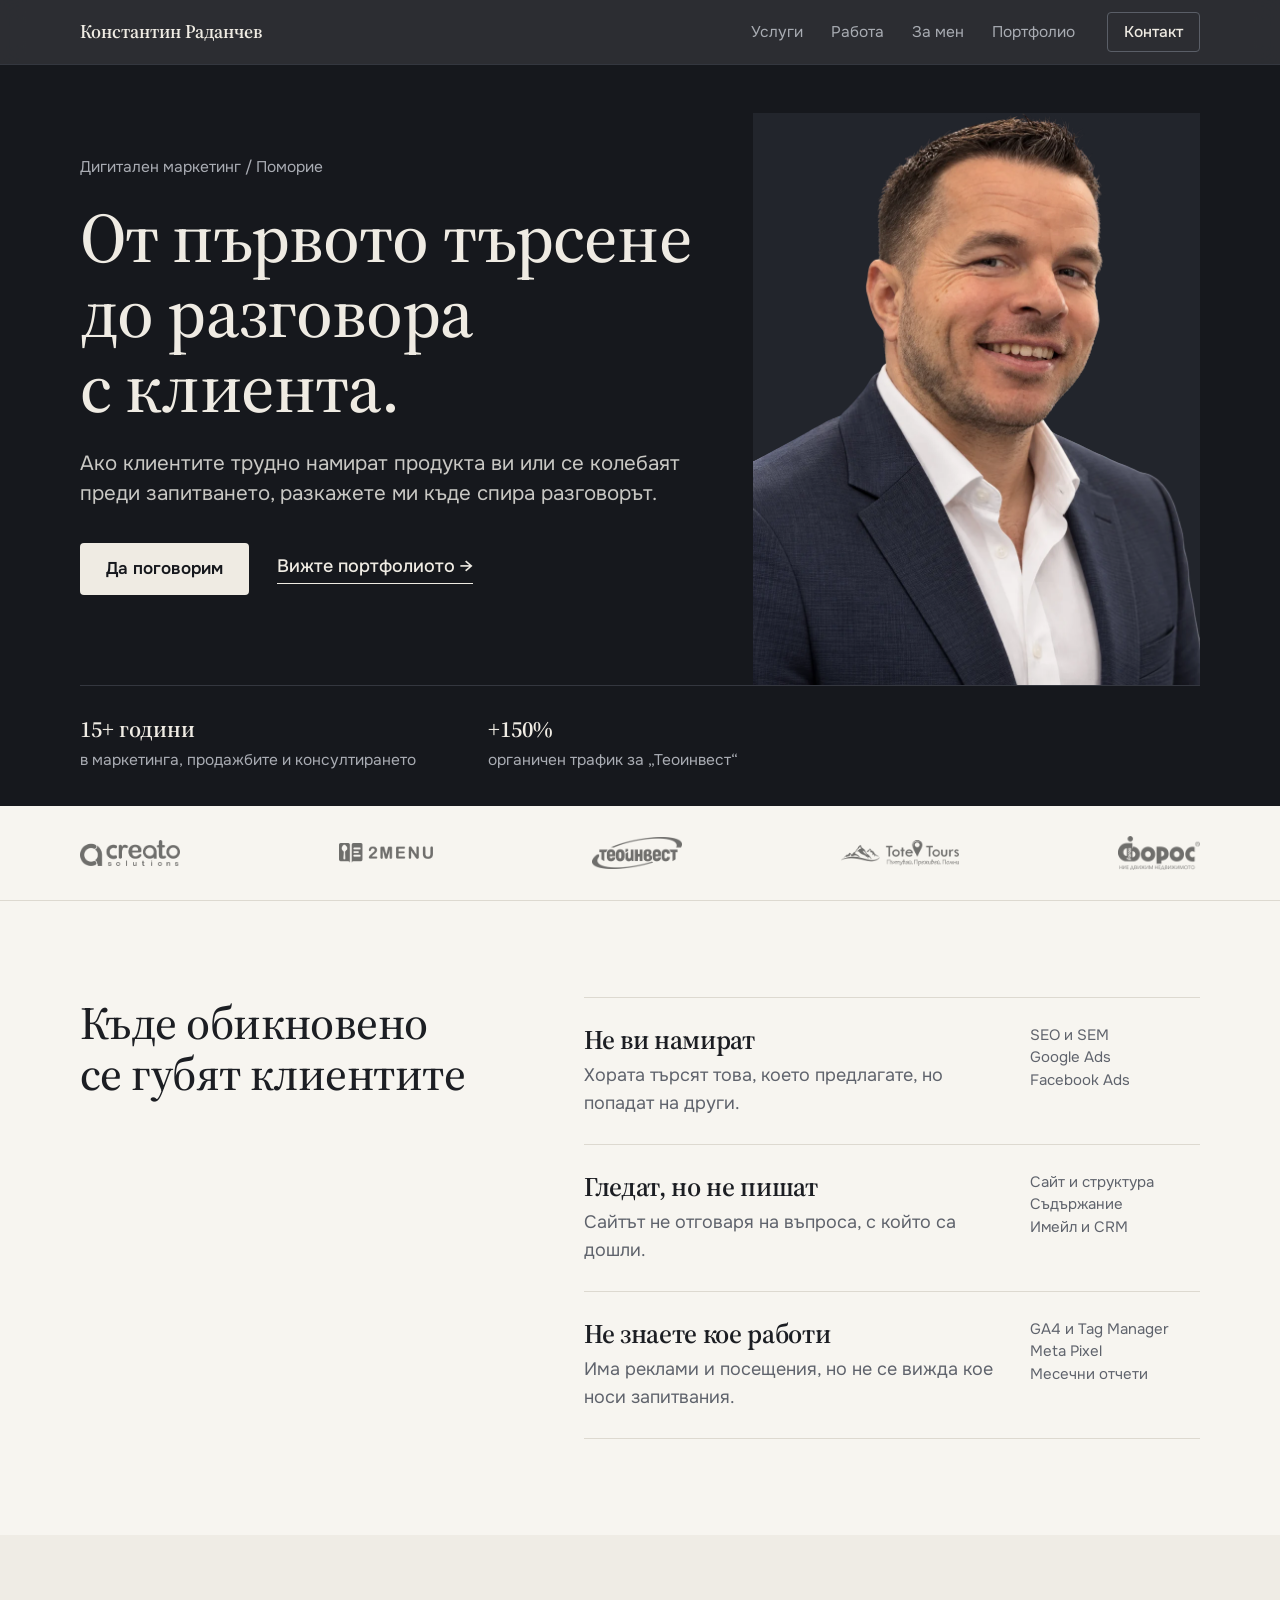
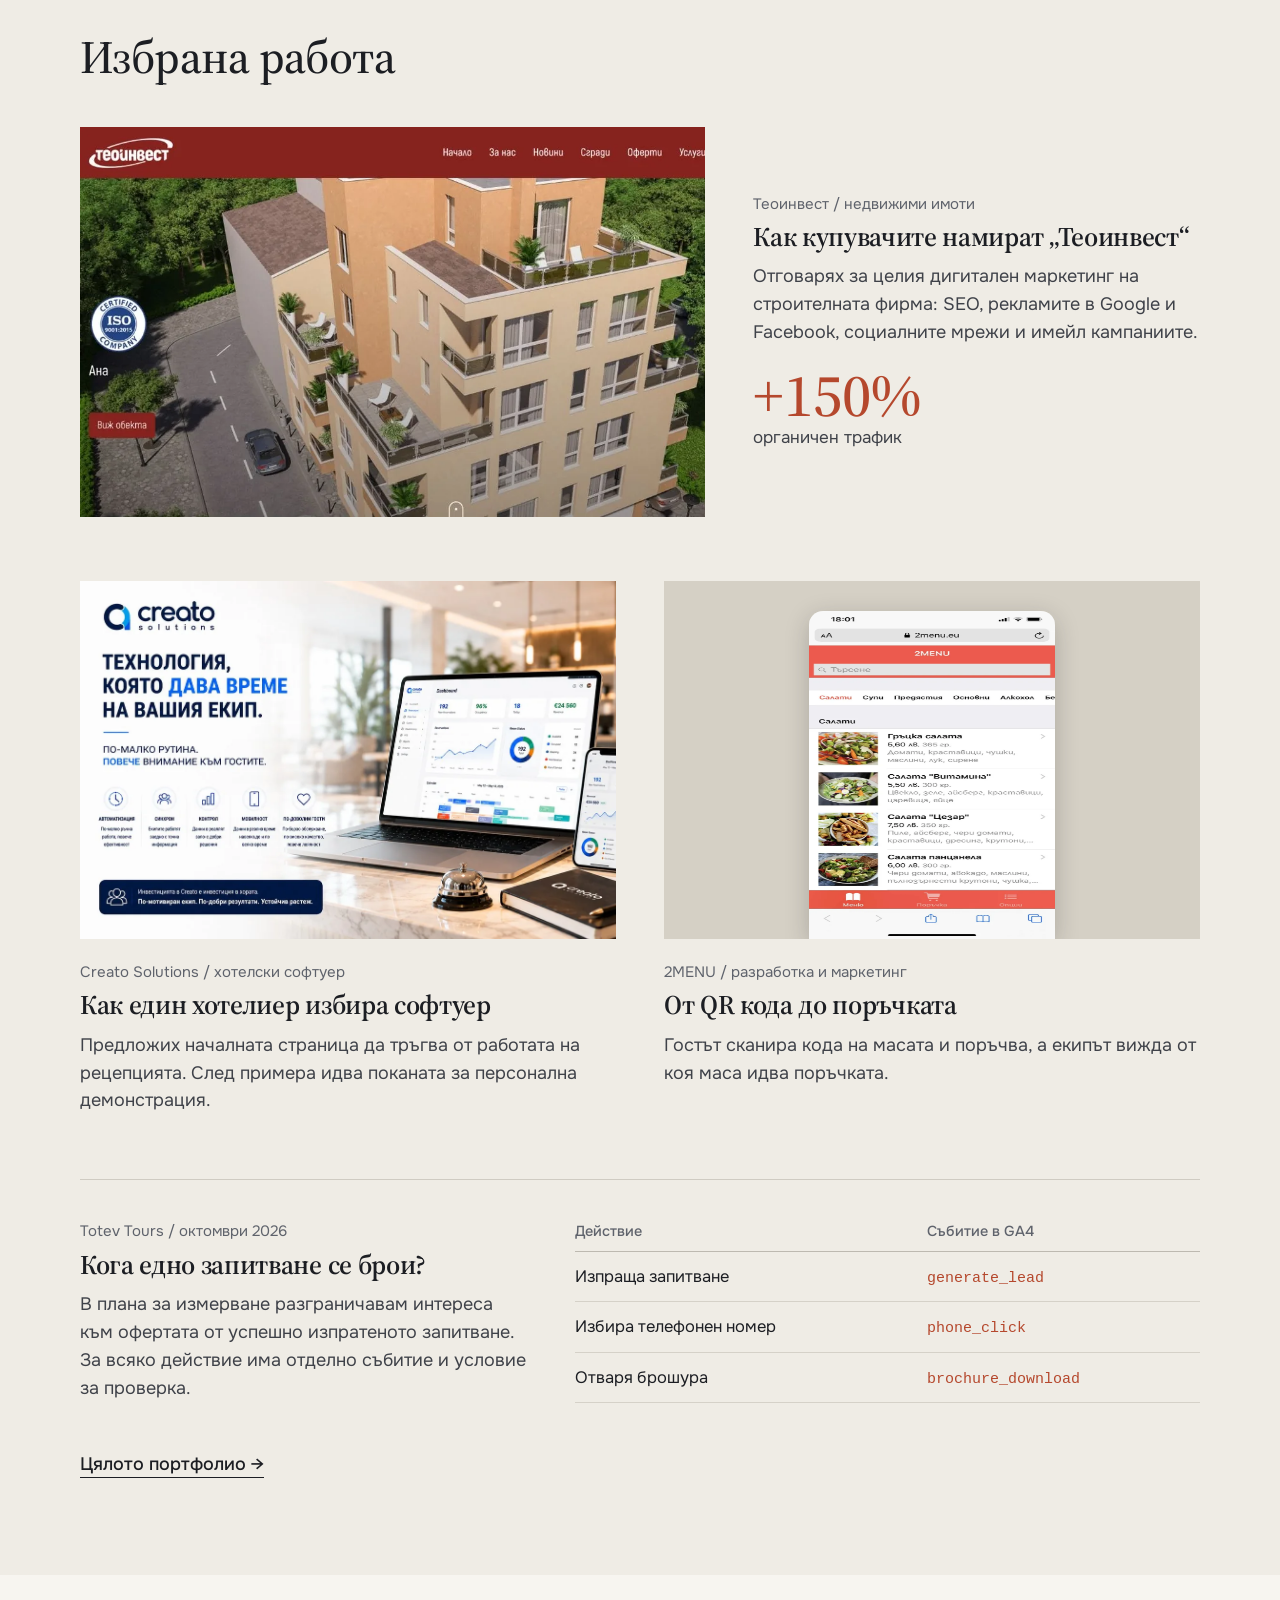
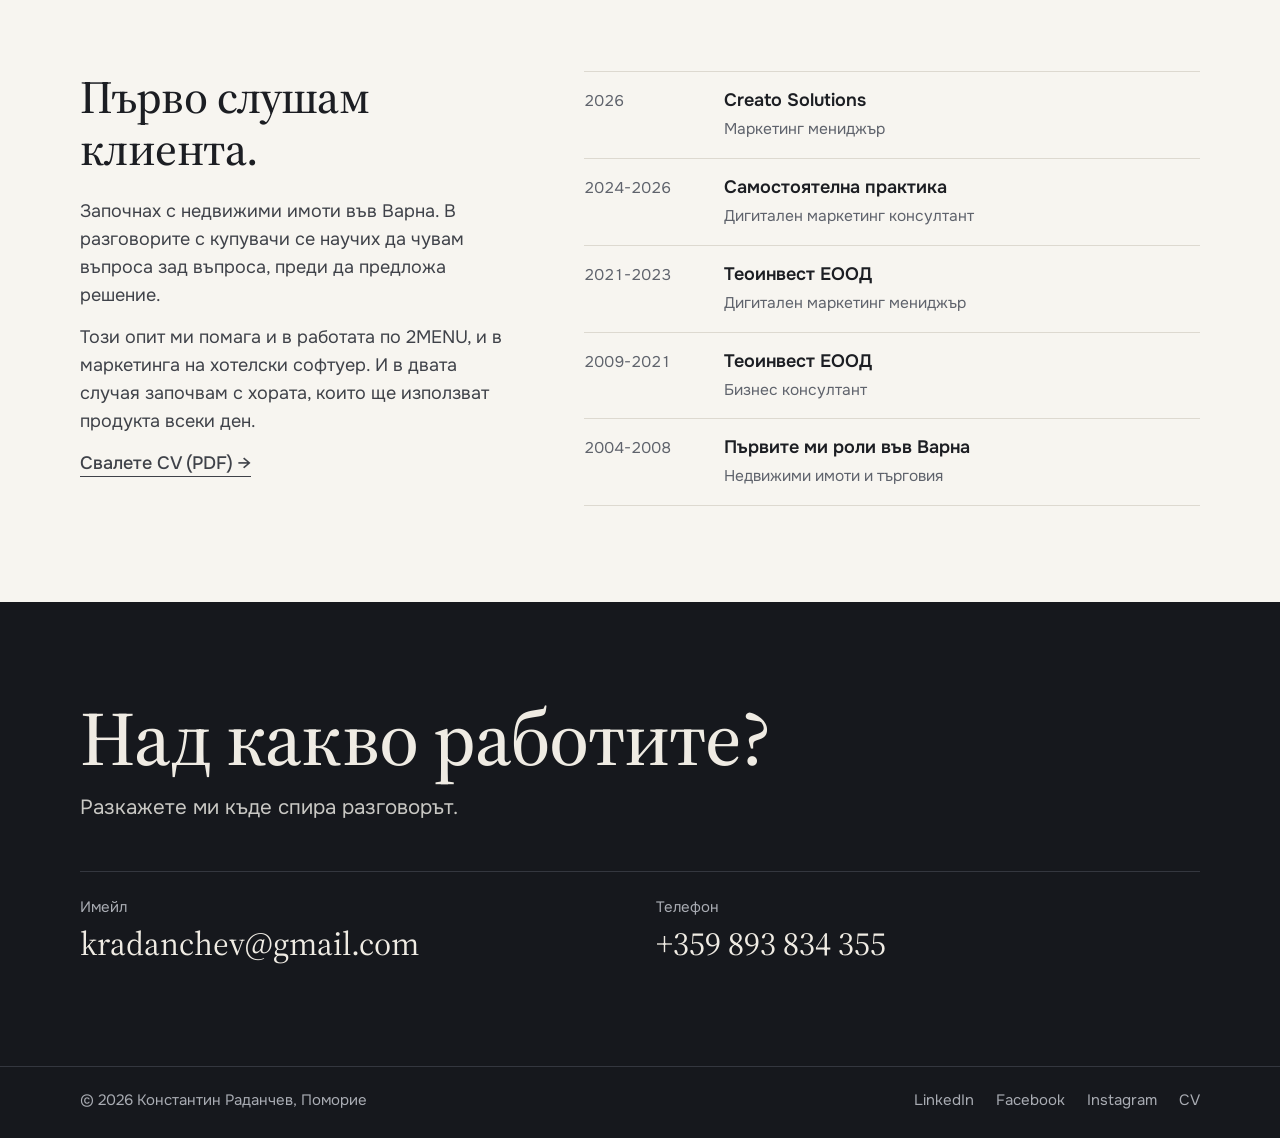
==== index.html @ 39f834d6 "Add files via upload" ====
<!DOCTYPE html>
<html lang="bg">
<head>
<meta charset="utf-8">
<meta name="robots" content="noindex,nofollow">
<meta name="viewport" content="width=device-width, initial-scale=1, viewport-fit=cover">
<meta name="theme-color" content="#16181D">
<title>Константин Раданчев | Дигитален маркетинг в Поморие</title>
<meta name="description" content="Дигитален маркетинг за малки и средни фирми: SEO, Google и Facebook реклами, сайт, имейл, CRM и измерване на резултатите. Разкажете ми къде спира разговорът с клиента.">
<meta name="author" content="Константин Раданчев">
<meta property="og:type" content="website">
<meta property="og:locale" content="bg_BG">
<meta property="og:title" content="Константин Раданчев | От първото търсене до разговора с клиента">
<meta property="og:description" content="Дигитален маркетинг за фирми, чиито клиенти трудно ги намират или се колебаят преди запитването.">
<meta property="og:url" content="https://radanchev.com/">
<meta property="og:image" content="https://radanchev.com/og-image.jpg">
<meta property="og:image:width" content="1200"><meta property="og:image:height" content="630">
<link rel="icon" href="favicon.svg" type="image/svg+xml">
<link rel="stylesheet" href="style.css">
<script type="application/ld+json">{"@context":"https://schema.org","@type":"Person","name":"Константин Раданчев","jobTitle":"Дигитален маркетинг консултант","url":"https://radanchev.com/","email":"mailto:kradanchev@gmail.com","telephone":"+359893834355","address":{"@type":"PostalAddress","addressLocality":"Поморие","addressCountry":"BG"},"sameAs":["https://www.linkedin.com/in/konstantin-radanchev","https://www.facebook.com/konstantin.radanchev","https://www.instagram.com/konstantinradanchev/"]}</script>
</head>
<body>
<a class="skip" href="#main">Към съдържанието</a>
<header class="nav"><div class="wrap nav-in">
<a class="brand" href="#top">Константин Раданчев</a>
<nav aria-label="Основна навигация"><a href="#uslugi">Услуги</a><a href="#rabota">Работа</a><a href="#za-men">За мен</a><a href="portfolio.html">Портфолио</a></nav>
<a class="nav-c" href="#kontakt">Контакт</a>
</div></header>

<main id="main">
<section class="hero" id="top"><div class="wrap hero-g">
<div class="hero-t">
<p class="kick">Дигитален маркетинг / Поморие</p>
<h1>От първото търсене до разговора с клиента.</h1>
<p class="lead">Ако клиентите трудно намират продукта ви или се колебаят преди запитването, разкажете ми къде спира разговорът.</p>
<p class="acts"><a class="btn" href="#kontakt">Да поговорим</a><a class="tlink" href="portfolio.html">Вижте портфолиото <span class="ar" aria-hidden="true">→</span></a></p>
</div>
<figure class="hero-p"><img src="portrait.webp" width="900" height="1154" alt="Константин Раданчев" fetchpriority="high"></figure>
</div>
<div class="wrap"><dl class="facts">
<div><dt>15+ години</dt><dd>в маркетинга, продажбите и консултирането</dd></div>
<div><dt>+150%</dt><dd>органичен трафик за „Теоинвест“</dd></div>
</dl></div>
</section>

<section class="logos" aria-label="Фирми, с които съм работил"><div class="wrap lg-in">
<img src="creato_w.png" alt="Creato Solutions" loading="lazy">
<img src="2menu_w.png" alt="2MENU" loading="lazy">
<img src="teoinvest_w.png" alt="Теоинвест" loading="lazy">
<img src="totev_w.png" alt="Totev Tours" loading="lazy">
<img src="foros_w.png" alt="Форос" loading="lazy">
</div></section>

<section class="sec" id="uslugi"><div class="wrap two">
<h2>Къде обикновено се губят клиентите</h2>
<ol class="svc">
<li><div><h3>Не ви намират</h3><p>Хората търсят това, което предлагате, но попадат на други.</p></div><p class="sm">SEO и SEM<br>Google Ads<br>Facebook Ads</p></li>
<li><div><h3>Гледат, но не пишат</h3><p>Сайтът не отговаря на въпроса, с който са дошли.</p></div><p class="sm">Сайт и структура<br>Съдържание<br>Имейл и CRM</p></li>
<li><div><h3>Не знаете кое работи</h3><p>Има реклами и посещения, но не се вижда кое носи запитвания.</p></div><p class="sm">GA4 и Tag Manager<br>Meta Pixel<br>Месечни отчети</p></li>
</ol>
</div></section>

<section class="sec work" id="rabota"><div class="wrap">
<h2>Избрана работа</h2>
<article class="case big">
<a class="shot" href="https://teoinvest.com/bg" rel="noopener" target="_blank" aria-label="Сайтът на Теоинвест"><img src="teo_site.webp" width="1200" height="617" alt="" loading="lazy"></a>
<div class="ct"><p class="sm">Теоинвест / недвижими имоти</p><h3>Как купувачите намират „Теоинвест“</h3><p>Отговарях за целия дигитален маркетинг на строителната фирма: SEO, рекламите в Google и Facebook, социалните мрежи и имейл кампаниите.</p><p class="res"><b>+150%</b> органичен трафик</p></div>
</article>
<div class="pair">
<article class="case"><a class="shot" href="https://creato.solutions/" rel="noopener" target="_blank" aria-label="Сайтът на Creato Solutions"><img src="creato_vision.webp" width="1200" height="750" alt="" loading="lazy"></a>
<div class="ct"><p class="sm">Creato Solutions / хотелски софтуер</p><h3>Как един хотелиер избира софтуер</h3><p>Предложих началната страница да тръгва от работата на рецепцията. След примера идва поканата за персонална демонстрация.</p></div></article>
<article class="case"><a class="shot tint" href="https://2menu.eu/demo" rel="noopener" target="_blank" aria-label="Демо менюто на 2MENU"><img src="menu_phone.webp" width="640" height="1385" alt="" loading="lazy"></a>
<div class="ct"><p class="sm">2MENU / разработка и маркетинг</p><h3>От QR кода до поръчката</h3><p>Гостът сканира кода на масата и поръчва, а екипът вижда от коя маса идва поръчката.</p></div></article>
</div>
<article class="case note"><div class="ct"><p class="sm">Totev Tours / октомври 2026</p><h3>Кога едно запитване се брои?</h3><p>В плана за измерване разграничавам интереса към офертата от успешно изпратеното запитване. За всяко действие има отделно събитие и условие за проверка.</p></div>
<table><thead><tr><th>Действие</th><th>Събитие в GA4</th></tr></thead><tbody><tr><td>Изпраща запитване</td><td><code>generate_lead</code></td></tr><tr><td>Избира телефонен номер</td><td><code>phone_click</code></td></tr><tr><td>Отваря брошура</td><td><code>brochure_download</code></td></tr></tbody></table></article>
<p class="more"><a class="tlink" href="portfolio.html">Цялото портфолио <span class="ar" aria-hidden="true">→</span></a></p>
</div></section>

<section class="sec" id="za-men"><div class="wrap two">
<div><h2>Първо слушам клиента.</h2>
<div class="bio"><p>Започнах с недвижими имоти във Варна. В разговорите с купувачи се научих да чувам въпроса зад въпроса, преди да предложа решение.</p>
<p>Този опит ми помага и в работата по 2MENU, и в маркетинга на хотелски софтуер. И в двата случая започвам с хората, които ще използват продукта всеки ден.</p>
<p><a class="tlink" href="cv.pdf">Свалете CV (PDF) <span class="ar" aria-hidden="true">→</span></a></p></div></div>
<ol class="cv" aria-label="Професионален път">
<li><time>2026</time><div><b>Creato Solutions</b><span>Маркетинг мениджър</span></div></li>
<li><time>2024-2026</time><div><b>Самостоятелна практика</b><span>Дигитален маркетинг консултант</span></div></li>
<li><time>2021-2023</time><div><b>Теоинвест ЕООД</b><span>Дигитален маркетинг мениджър</span></div></li>
<li><time>2009-2021</time><div><b>Теоинвест ЕООД</b><span>Бизнес консултант</span></div></li>
<li><time>2004-2008</time><div><b>Първите ми роли във Варна</b><span>Недвижими имоти и търговия</span></div></li>
</ol>
</div></section>

<section class="contact" id="kontakt"><div class="wrap">
<h2>Над какво работите?</h2>
<p class="lead">Разкажете ми къде спира разговорът.</p>
<div class="ways">
<div><p class="sm">Имейл</p><a href="mailto:kradanchev@gmail.com?subject=%D0%9D%D0%B0%D0%B4%20%D0%BA%D0%B0%D0%BA%D0%B2%D0%BE%20%D1%80%D0%B0%D0%B1%D0%BE%D1%82%D0%B8%D0%BC">kradanchev@gmail.com</a></div>
<div><p class="sm">Телефон</p><a href="tel:+359893834355">+359 893 834 355</a></div>
</div>
</div></section>
</main>

<footer class="ft"><div class="wrap ft-in"><span>© 2026 Константин Раданчев, Поморие</span><nav aria-label="Профили"><a href="https://www.linkedin.com/in/konstantin-radanchev" rel="noopener me" target="_blank">LinkedIn</a><a href="https://www.facebook.com/konstantin.radanchev" rel="noopener me" target="_blank">Facebook</a><a href="https://www.instagram.com/konstantinradanchev/" rel="noopener me" target="_blank">Instagram</a><a href="cv.pdf">CV</a></nav></div></footer>
</body>
</html>
---- style.css ----
@font-face{font-family:"Onest";src:url(onest.woff2) format("woff2");font-weight:100 900;font-display:swap}
@font-face{font-family:"Source Serif";src:url(source-serif.woff2) format("woff2");font-weight:400 700;font-display:swap}
:root{--ink:#16181D;--ink-2:#22252C;--paper:#F7F5F0;--text:#1C1E23;--mute:#5F636C;--line:#DDD9D0;--on-dark:#EFEBE3;--on-dark-2:#A9ACB3;--line-d:#34373F;--accent:#B5482D;--accent-d:#E08D74;
--serif:"Source Serif",Georgia,"Times New Roman",serif;--sans:"Onest",system-ui,-apple-system,"Segoe UI",sans-serif}
*{box-sizing:border-box;margin:0;padding:0}
html{scroll-behavior:smooth;scroll-padding-top:72px;-webkit-text-size-adjust:100%}
body{font-family:var(--sans);font-size:18px;line-height:1.55;color:var(--text);background:var(--paper);-webkit-font-smoothing:antialiased}
img{display:block;max-width:100%;height:auto}a{color:inherit;text-decoration:none}ol,ul{list-style:none}
.wrap{width:min(1200px,100%);margin:0 auto;padding:0 40px}
.skip{position:fixed;left:-999px;top:8px;background:#fff;padding:8px 14px;z-index:60}.skip:focus{left:8px}
:focus-visible{outline:2px solid var(--accent);outline-offset:3px}
h1,h2,h3{font-family:var(--serif);font-weight:500;letter-spacing:-.012em;text-wrap:balance}
h2{font-size:clamp(34px,3.6vw,46px);line-height:1.12}
h3{font-size:27px;line-height:1.2;font-weight:600}
.sm{font-size:15px;line-height:1.5;color:var(--mute)}
.tlink{font-weight:500;border-bottom:1px solid currentColor;padding-bottom:2px;transition:color .15s}.tlink:hover{color:var(--accent)}
.contact .tlink:hover,.hero .tlink:hover{color:var(--accent-d)}
.ar{display:inline-block;transition:transform .2s}.tlink:hover .ar{transform:translateX(3px)}
/* nav */
.nav{position:sticky;top:0;z-index:30;background:rgba(22,24,29,.9);-webkit-backdrop-filter:blur(12px);backdrop-filter:blur(12px);color:var(--on-dark);border-bottom:1px solid var(--line-d)}
.nav-in{display:flex;align-items:center;height:64px;gap:32px}
.brand{font-family:var(--serif);font-weight:600;font-size:19px;margin-right:auto}
.nav nav{display:flex;gap:28px;font-size:15.5px}.nav nav a{color:var(--on-dark-2);transition:color .15s}.nav nav a:hover{color:var(--on-dark)}
.nav-c{font-size:15.5px;font-weight:500;padding:7px 16px;border:1px solid #5A5E67;border-radius:4px;transition:background .15s,color .15s}.nav-c:hover{background:var(--on-dark);color:var(--ink)}
/* hero */
.hero{background:var(--ink);color:var(--on-dark)}
.hero-g{display:grid;grid-template-columns:7fr 5fr;gap:48px;align-items:end}
.hero-t{align-self:center;padding:72px 0}
.kick{font-size:15.5px;color:var(--on-dark-2);margin-bottom:22px}
h1{font-size:clamp(44px,5.5vw,76px);line-height:1.06;color:var(--on-dark);margin-bottom:24px}
.lead{font-size:clamp(19px,1.6vw,22px);line-height:1.45;color:#C9C8C4;max-width:34em}
.acts{display:flex;flex-wrap:wrap;align-items:center;gap:14px 28px;margin-top:34px}
.btn{display:inline-block;background:var(--on-dark);color:var(--ink);font-weight:600;font-size:17px;padding:13px 26px;border-radius:4px;transition:background .15s}.btn:hover{background:#fff}
.hero-p{align-self:end;background:var(--ink-2);margin-top:48px}
.hero-p img{width:100%}
.facts{display:grid;grid-template-columns:repeat(2,minmax(0,max-content));gap:32px 72px;border-top:1px solid var(--line-d);padding:26px 0 34px}
.facts dt{font-family:var(--serif);font-size:23px;font-weight:600;color:var(--on-dark)}
.facts dd{font-size:15.5px;color:var(--on-dark-2);line-height:1.4;margin-top:2px}
/* logos */
.logos{border-bottom:1px solid var(--line)}
.lg-in{display:flex;flex-wrap:wrap;justify-content:space-between;align-items:center;gap:24px 40px;padding-top:30px;padding-bottom:30px}
.logos img{height:26px;width:auto;filter:brightness(0);opacity:.55}.logos img:nth-child(2){height:20px}.logos img:nth-child(3){height:32px}.logos img:nth-child(5){height:34px}
/* sections */
.sec{padding:96px 0}
.two{display:grid;grid-template-columns:5fr 7fr;gap:64px;align-items:start}
.svc li{display:grid;grid-template-columns:1fr 170px;gap:32px;padding:26px 0;border-top:1px solid var(--line)}
.svc li:last-child{border-bottom:1px solid var(--line)}
.svc h3{margin-bottom:6px}.svc p:not(.sm){color:var(--mute)}
/* work */
.work{background:#EFECE5}
.work h2{margin-bottom:44px}
.shot{display:block;overflow:hidden;background:#DDD9D0}
.shot img{width:100%;height:100%;object-fit:cover;object-position:left top;transition:opacity .2s}a.shot:hover img{opacity:.92}
.case h3{margin:6px 0 10px}.case p:not(.sm){color:#3F4249}
.case.big{display:grid;grid-template-columns:7fr 5fr;gap:48px;align-items:center}
.case.big .shot{aspect-ratio:16/10}
.res{margin-top:18px;font-size:17px}.res b{display:block;font-family:var(--serif);font-weight:500;font-size:60px;line-height:1;color:var(--accent)}
.pair{display:grid;grid-template-columns:1fr 1fr;gap:48px;margin-top:64px}
.pair .shot{aspect-ratio:3/2;margin-bottom:22px}
.shot.tint{background:#D5D0C5;display:flex;justify-content:center;padding-top:30px}
.shot.tint img{width:46%;height:auto;object-fit:initial;box-shadow:0 6px 24px rgba(22,24,29,.22);border-radius:14px 14px 0 0}
.case.note{display:grid;grid-template-columns:5fr 7fr;gap:48px;margin-top:64px;padding-top:40px;border-top:1px solid #CFCBC2}
table{width:100%;border-collapse:collapse;font-size:16.5px}
th{text-align:left;font-weight:500;font-size:14.5px;color:var(--mute);padding:0 12px 8px 0;border-bottom:1px solid #BDB9B0}
td{padding:12px 12px 12px 0;border-bottom:1px solid #D5D1C8}
code{font:500 15px/1.3 ui-monospace,SFMono-Regular,Menlo,Consolas,monospace;color:var(--accent);overflow-wrap:anywhere}
.more{margin-top:48px}
/* about */
.bio{margin-top:24px;max-width:32em}.bio p{margin-bottom:14px;color:#3F4249}
.cv li{display:grid;grid-template-columns:120px 1fr;gap:20px;padding:15px 0;border-top:1px solid var(--line)}.cv li:last-child{border-bottom:1px solid var(--line)}
.cv time{font-size:15.5px;color:var(--mute);font-variant-numeric:tabular-nums;padding-top:2px}
.cv b{display:block;font-weight:600}.cv span{font-size:15.5px;color:var(--mute)}
/* contact */
.contact{background:var(--ink);color:var(--on-dark);padding:96px 0}
.contact h2{font-size:clamp(44px,6vw,80px);line-height:1.05;margin-bottom:14px}
.contact .sm{color:var(--on-dark-2)}
.ways{display:grid;grid-template-columns:1fr 1fr;gap:32px;margin-top:48px;border-top:1px solid var(--line-d);padding-top:24px}
.ways a{font-family:var(--serif);font-size:clamp(25px,2.6vw,34px);border-bottom:1px solid transparent;transition:border-color .15s;overflow-wrap:anywhere}.ways a:hover{border-color:currentColor}
.ft{background:var(--ink);color:var(--on-dark-2);font-size:15px;border-top:1px solid var(--line-d)}
.ft-in{display:flex;flex-wrap:wrap;justify-content:space-between;gap:10px 28px;padding-top:22px;padding-bottom:26px}
.ft nav{display:flex;flex-wrap:wrap;gap:8px 22px}.ft a:hover{color:var(--on-dark)}
@media (max-width:980px){
 .wrap{padding:0 24px}.sec,.contact{padding:68px 0}
 .nav nav{display:none}
 .hero-g{grid-template-columns:1fr;gap:0}.hero-t{padding:48px 0 36px}.hero-p{margin:0 auto;width:min(420px,100%)}
 .facts{grid-template-columns:1fr;gap:16px;padding:22px 0 28px}
 .two,.case.big,.pair,.case.note{grid-template-columns:1fr;gap:32px}.two{gap:28px}
 .pair{gap:48px;margin-top:48px}.case.note{margin-top:48px}
}
@media (max-width:520px){
 body{font-size:17px}.wrap{padding:0 20px}
 .svc li{grid-template-columns:1fr;gap:10px}.ways{grid-template-columns:1fr}.cv li{grid-template-columns:1fr;gap:2px}
 .lg-in{justify-content:center;gap:20px 30px}.logos img{height:22px}.logos img:nth-child(2){height:17px}.logos img:nth-child(3){height:27px}.logos img:nth-child(5){height:29px}
 .acts .btn{width:100%;text-align:center}
}
@media (prefers-reduced-motion:reduce){html{scroll-behavior:auto}*{transition:none!important}}
@media (max-width:520px){code{font-size:12.5px}td{padding-right:8px}table{font-size:15.5px}}
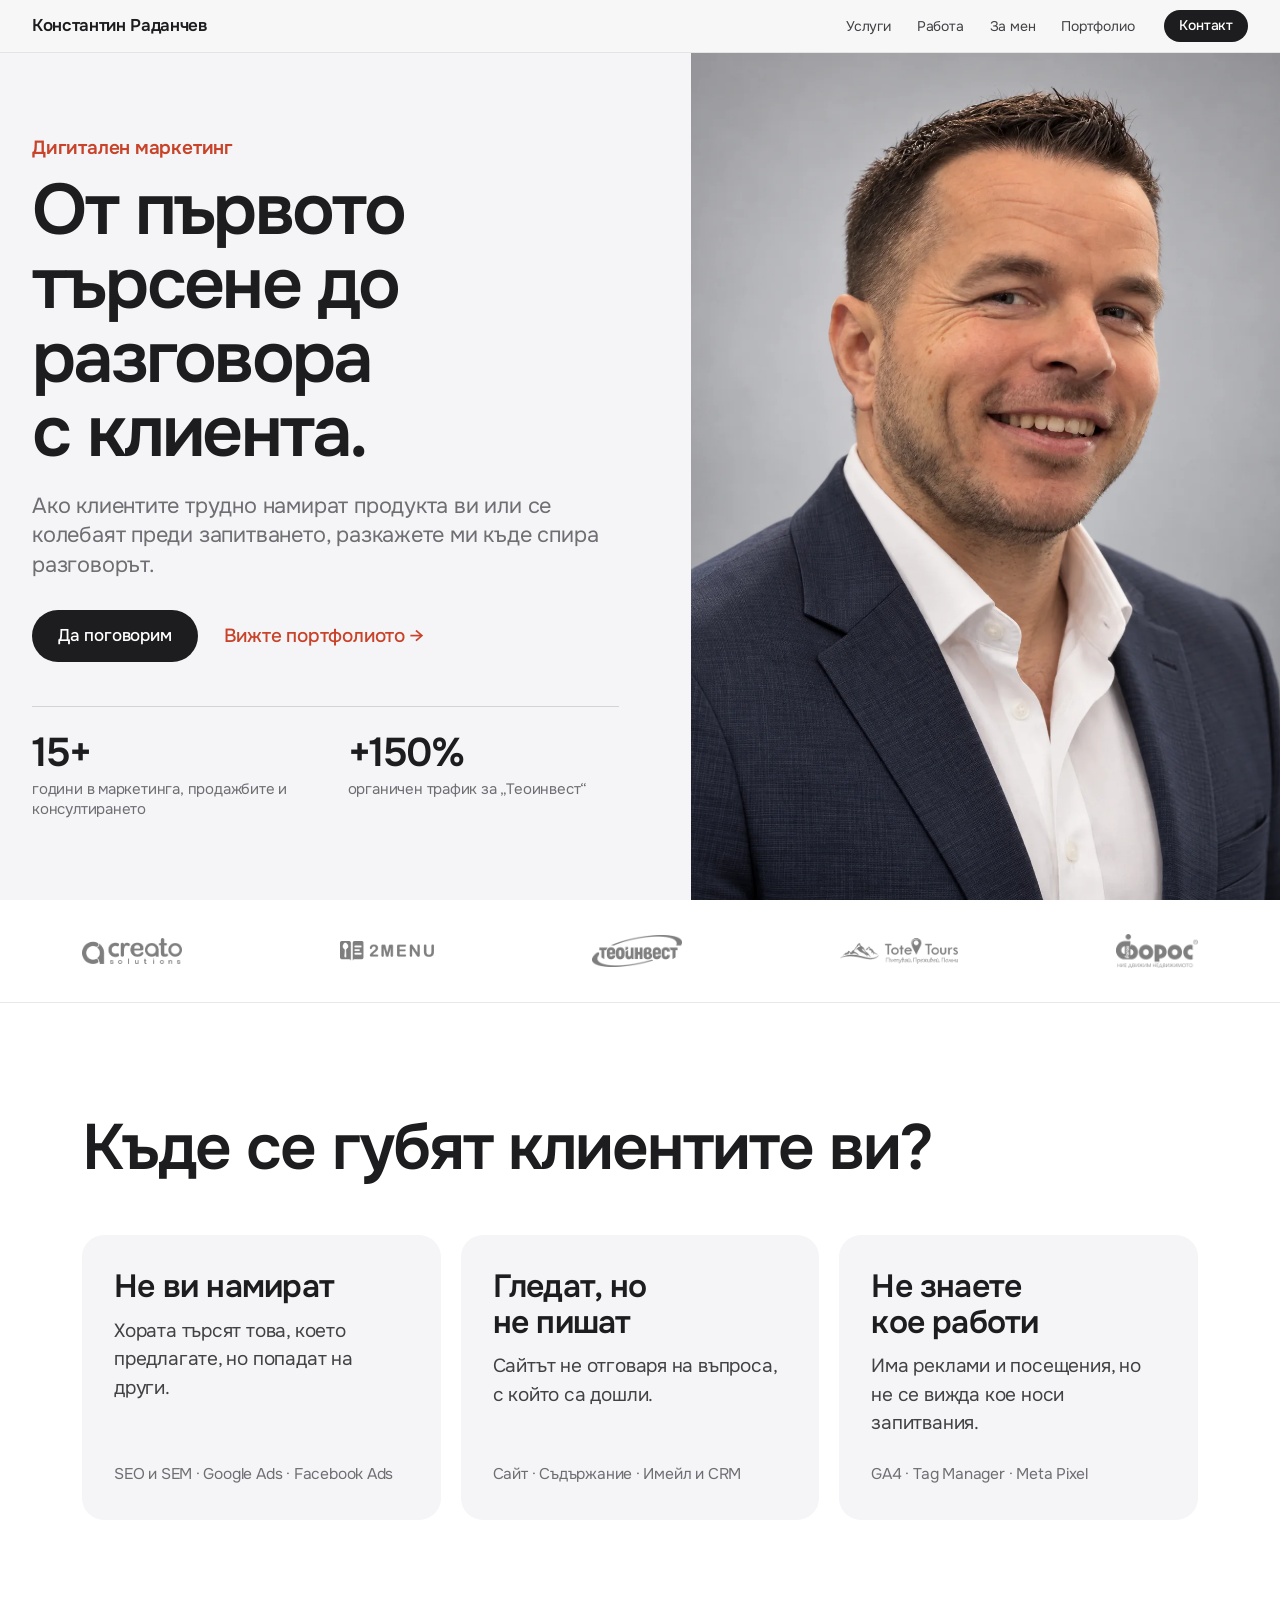
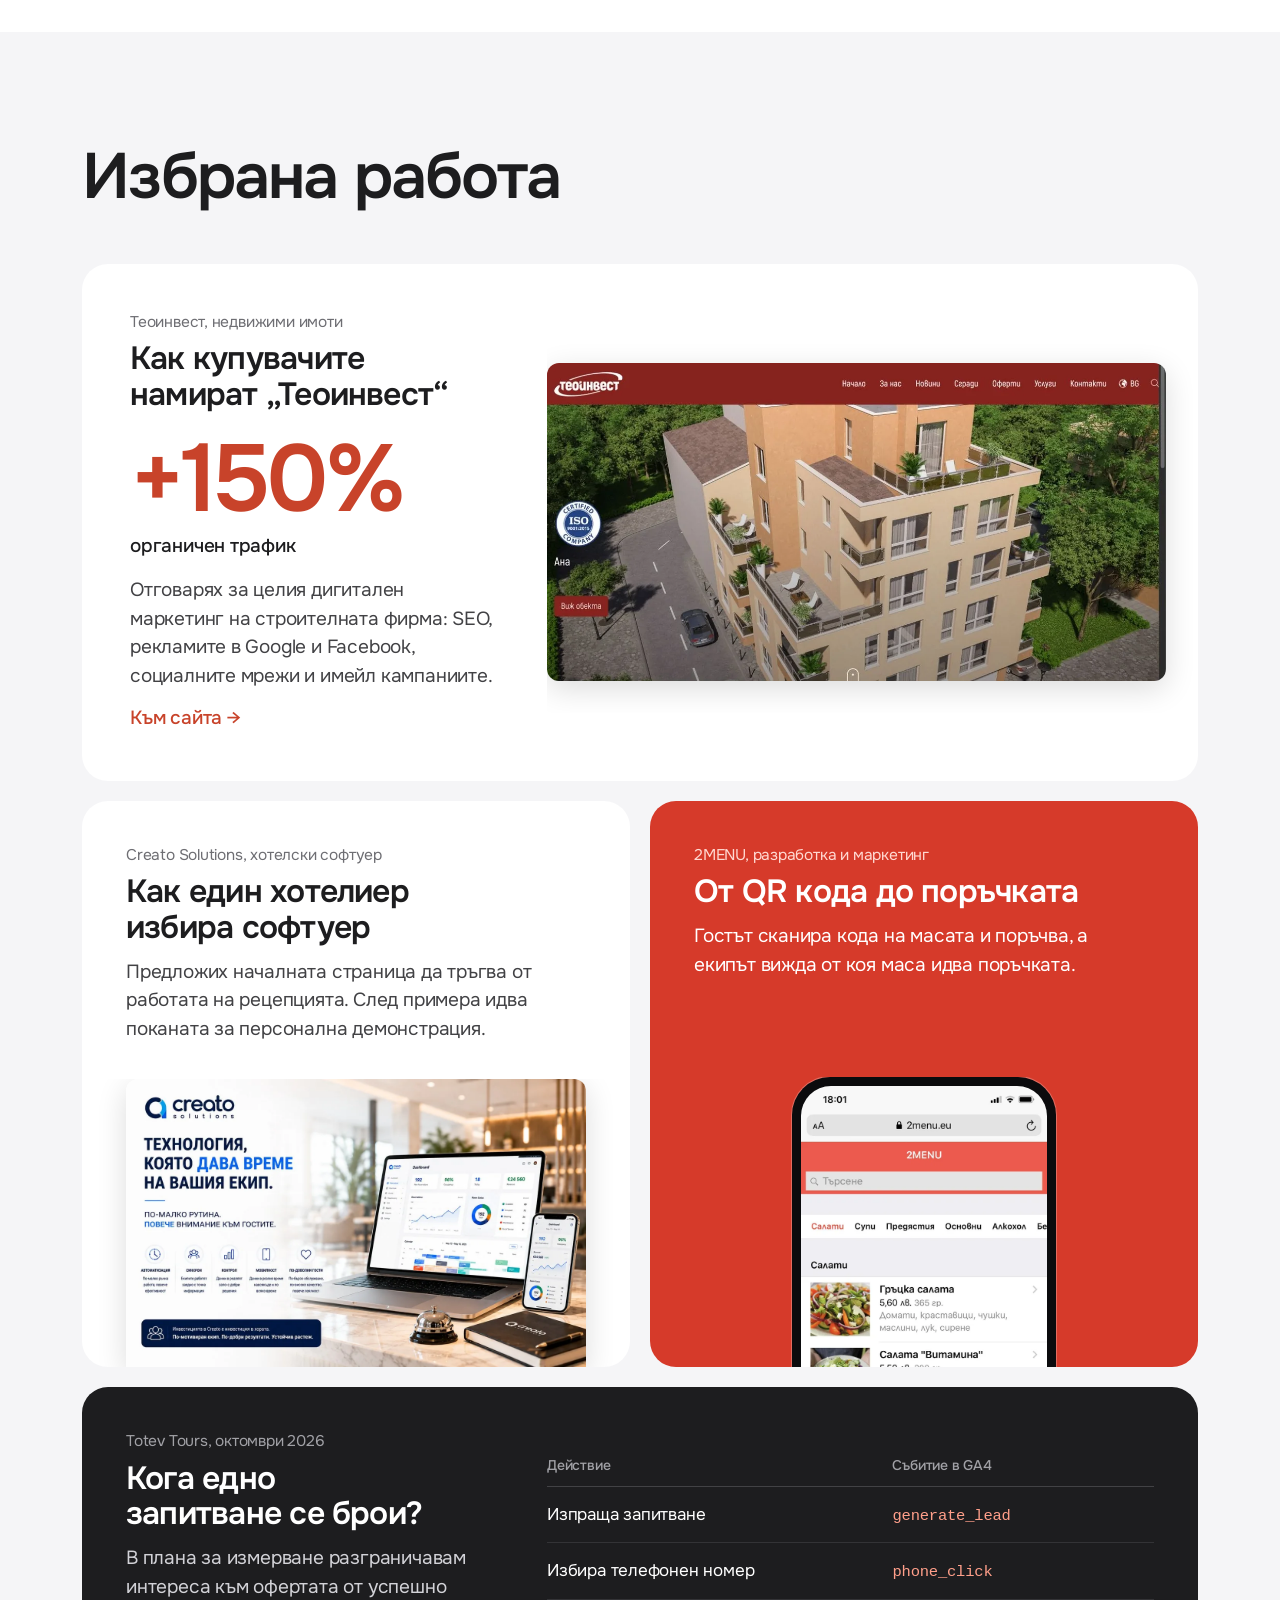
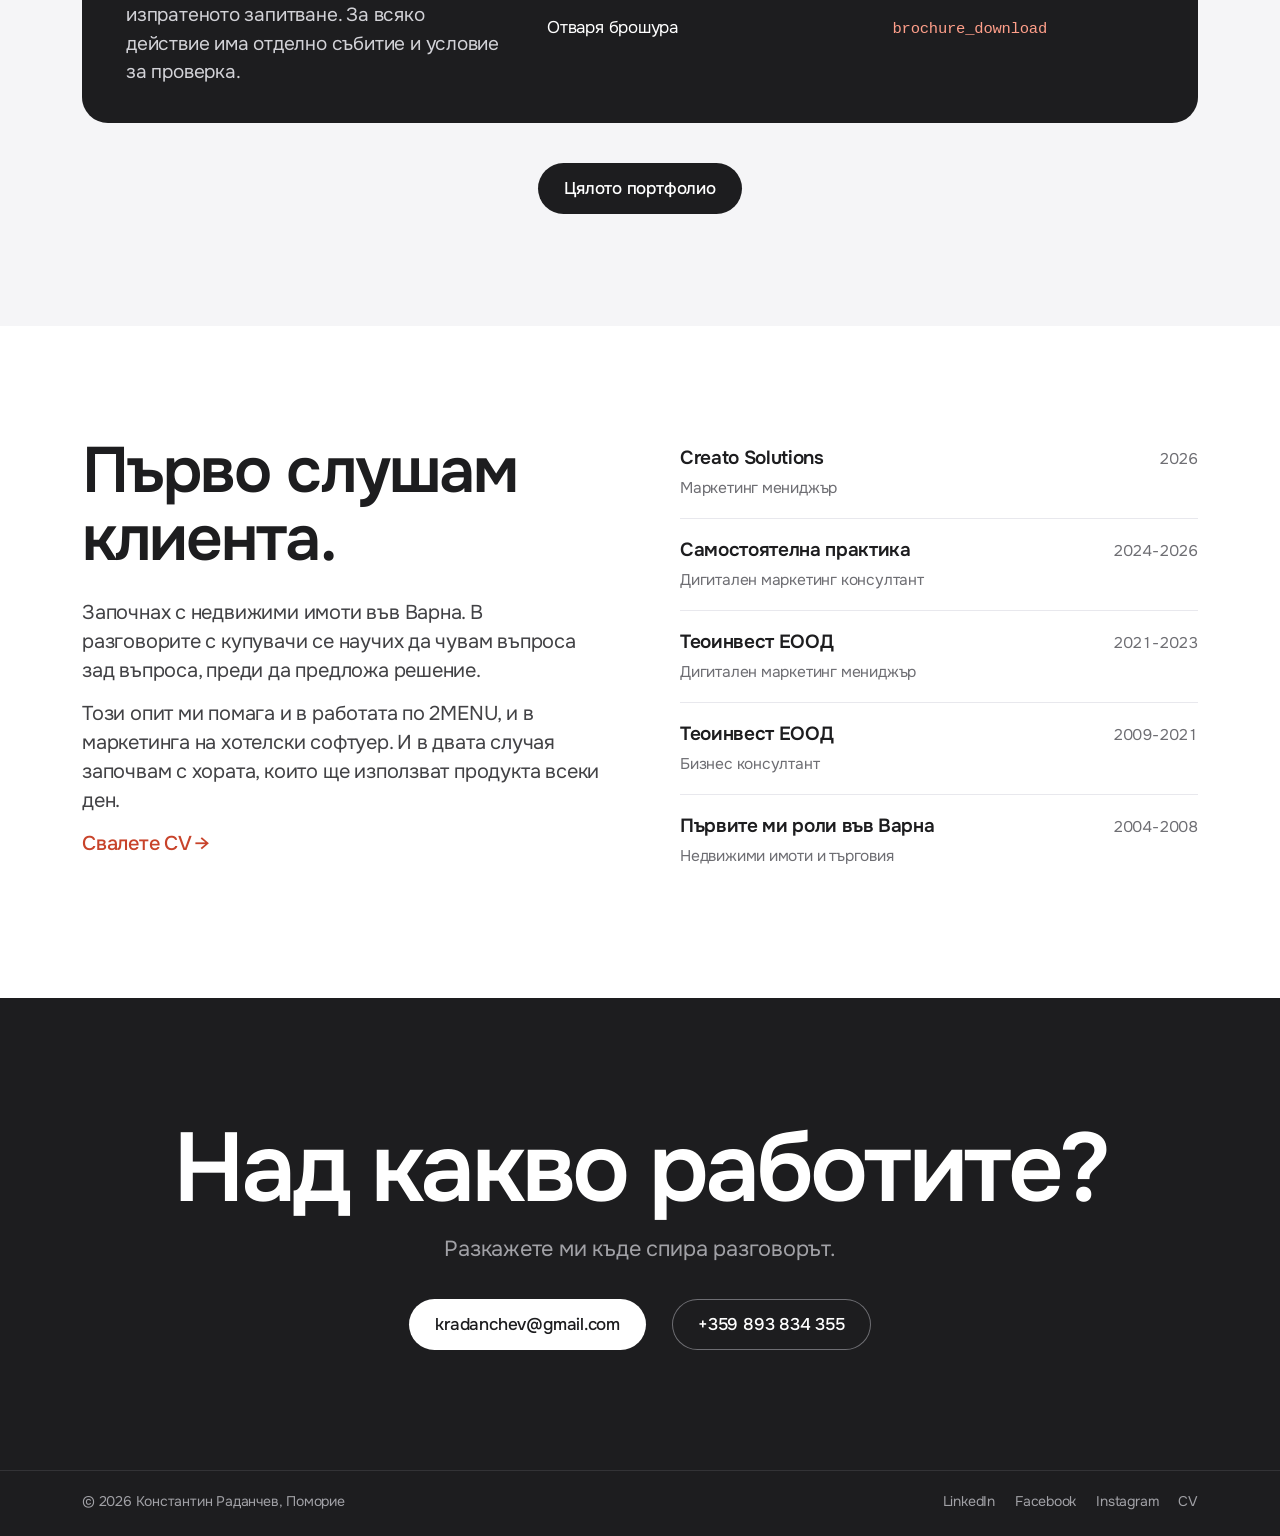
==== commit d9d14d5b: "Add files via upload" ====
--- a/index.html
+++ b/index.html
@@ -4,7 +4,7 @@
 <meta charset="utf-8">
 <meta name="robots" content="noindex,nofollow">
 <meta name="viewport" content="width=device-width, initial-scale=1, viewport-fit=cover">
-<meta name="theme-color" content="#16181D">
+<meta name="theme-color" content="#F5F5F7">
 <title>Константин Раданчев | Дигитален маркетинг в Поморие</title>
 <meta name="description" content="Дигитален маркетинг за малки и средни фирми: SEO, Google и Facebook реклами, сайт, имейл, CRM и измерване на резултатите. Разкажете ми къде спира разговорът с клиента.">
 <meta name="author" content="Константин Раданчев">
@@ -24,23 +24,19 @@
 <header class="nav"><div class="wrap nav-in">
 <a class="brand" href="#top">Константин Раданчев</a>
 <nav aria-label="Основна навигация"><a href="#uslugi">Услуги</a><a href="#rabota">Работа</a><a href="#za-men">За мен</a><a href="portfolio.html">Портфолио</a></nav>
-<a class="nav-c" href="#kontakt">Контакт</a>
+<a class="btn sm" href="#kontakt">Контакт</a>
 </div></header>
 
 <main id="main">
-<section class="hero" id="top"><div class="wrap hero-g">
-<div class="hero-t">
-<p class="kick">Дигитален маркетинг / Поморие</p>
+<section class="hero" id="top">
+<div class="hero-t"><div class="hero-in">
+<p class="kick">Дигитален маркетинг</p>
 <h1>От първото търсене до разговора с клиента.</h1>
 <p class="lead">Ако клиентите трудно намират продукта ви или се колебаят преди запитването, разкажете ми къде спира разговорът.</p>
 <p class="acts"><a class="btn" href="#kontakt">Да поговорим</a><a class="tlink" href="portfolio.html">Вижте портфолиото <span class="ar" aria-hidden="true">→</span></a></p>
-</div>
-<figure class="hero-p"><img src="portrait.webp" width="900" height="1154" alt="Константин Раданчев" fetchpriority="high"></figure>
-</div>
-<div class="wrap"><dl class="facts">
-<div><dt>15+ години</dt><dd>в маркетинга, продажбите и консултирането</dd></div>
-<div><dt>+150%</dt><dd>органичен трафик за „Теоинвест“</dd></div>
-</dl></div>
+<dl class="facts"><div><dt>15+</dt><dd>години в маркетинга, продажбите и консултирането</dd></div><div><dt>+150%</dt><dd>органичен трафик за „Теоинвест“</dd></div></dl>
+</div></div>
+<figure class="hero-p"><img src="hero.webp" width="1240" height="1653" alt="Константин Раданчев" fetchpriority="high"></figure>
 </section>
 
 <section class="logos" aria-label="Фирми, с които съм работил"><div class="wrap lg-in">
@@ -51,56 +47,54 @@
 <img src="foros_w.png" alt="Форос" loading="lazy">
 </div></section>
 
-<section class="sec" id="uslugi"><div class="wrap two">
-<h2>Къде обикновено се губят клиентите</h2>
+<section class="sec" id="uslugi"><div class="wrap">
+<h2 class="r">Къде се губят клиентите ви?</h2>
 <ol class="svc">
-<li><div><h3>Не ви намират</h3><p>Хората търсят това, което предлагате, но попадат на други.</p></div><p class="sm">SEO и SEM<br>Google Ads<br>Facebook Ads</p></li>
-<li><div><h3>Гледат, но не пишат</h3><p>Сайтът не отговаря на въпроса, с който са дошли.</p></div><p class="sm">Сайт и структура<br>Съдържание<br>Имейл и CRM</p></li>
-<li><div><h3>Не знаете кое работи</h3><p>Има реклами и посещения, но не се вижда кое носи запитвания.</p></div><p class="sm">GA4 и Tag Manager<br>Meta Pixel<br>Месечни отчети</p></li>
+<li class="r"><h3>Не ви намират</h3><p>Хората търсят това, което предлагате, но попадат на други.</p><p class="sm">SEO и SEM · Google Ads · Facebook Ads</p></li>
+<li class="r"><h3>Гледат, но не пишат</h3><p>Сайтът не отговаря на въпроса, с който са дошли.</p><p class="sm">Сайт · Съдържание · Имейл и CRM</p></li>
+<li class="r"><h3>Не знаете кое работи</h3><p>Има реклами и посещения, но не се вижда кое носи запитвания.</p><p class="sm">GA4 · Tag Manager · Meta Pixel</p></li>
 </ol>
 </div></section>
 
-<section class="sec work" id="rabota"><div class="wrap">
-<h2>Избрана работа</h2>
-<article class="case big">
-<a class="shot" href="https://teoinvest.com/bg" rel="noopener" target="_blank" aria-label="Сайтът на Теоинвест"><img src="teo_site.webp" width="1200" height="617" alt="" loading="lazy"></a>
-<div class="ct"><p class="sm">Теоинвест / недвижими имоти</p><h3>Как купувачите намират „Теоинвест“</h3><p>Отговарях за целия дигитален маркетинг на строителната фирма: SEO, рекламите в Google и Facebook, социалните мрежи и имейл кампаниите.</p><p class="res"><b>+150%</b> органичен трафик</p></div>
+<section class="sec alt" id="rabota"><div class="wrap">
+<h2 class="r">Избрана работа</h2>
+<article class="tile lead-t r">
+<div class="tx"><p class="sm">Теоинвест, недвижими имоти</p><h3>Как купувачите намират „Теоинвест“</h3><p class="res">+150%</p><p class="resl">органичен трафик</p><p>Отговарях за целия дигитален маркетинг на строителната фирма: SEO, рекламите в Google и Facebook, социалните мрежи и имейл кампаниите.</p><p><a class="tlink" href="https://teoinvest.com/bg" rel="noopener" target="_blank">Към сайта <span class="ar" aria-hidden="true">→</span></a></p></div>
+<a class="sh" href="https://teoinvest.com/bg" rel="noopener" target="_blank" aria-label="Сайтът на Теоинвест"><img src="teo_site.webp" width="1200" height="617" alt="" loading="lazy"></a>
 </article>
 <div class="pair">
-<article class="case"><a class="shot" href="https://creato.solutions/" rel="noopener" target="_blank" aria-label="Сайтът на Creato Solutions"><img src="creato_vision.webp" width="1200" height="750" alt="" loading="lazy"></a>
-<div class="ct"><p class="sm">Creato Solutions / хотелски софтуер</p><h3>Как един хотелиер избира софтуер</h3><p>Предложих началната страница да тръгва от работата на рецепцията. След примера идва поканата за персонална демонстрация.</p></div></article>
-<article class="case"><a class="shot tint" href="https://2menu.eu/demo" rel="noopener" target="_blank" aria-label="Демо менюто на 2MENU"><img src="menu_phone.webp" width="640" height="1385" alt="" loading="lazy"></a>
-<div class="ct"><p class="sm">2MENU / разработка и маркетинг</p><h3>От QR кода до поръчката</h3><p>Гостът сканира кода на масата и поръчва, а екипът вижда от коя маса идва поръчката.</p></div></article>
+<article class="tile r"><div class="tx"><p class="sm">Creato Solutions, хотелски софтуер</p><h3>Как един хотелиер избира софтуер</h3><p>Предложих началната страница да тръгва от работата на рецепцията. След примера идва поканата за персонална демонстрация.</p></div>
+<a class="sh pad" href="https://creato.solutions/" rel="noopener" target="_blank" aria-label="Сайтът на Creato Solutions"><img src="creato_vision.webp" width="1200" height="750" alt="" loading="lazy"></a></article>
+<article class="tile red r"><div class="tx"><p class="sm">2MENU, разработка и маркетинг</p><h3>От QR кода до поръчката</h3><p>Гостът сканира кода на масата и поръчва, а екипът вижда от коя маса идва поръчката.</p></div>
+<a class="ph" href="https://2menu.eu/demo" rel="noopener" target="_blank" aria-label="Демо менюто на 2MENU"><span><img src="menu_phone.webp" width="640" height="1385" alt="" loading="lazy"></span></a></article>
 </div>
-<article class="case note"><div class="ct"><p class="sm">Totev Tours / октомври 2026</p><h3>Кога едно запитване се брои?</h3><p>В плана за измерване разграничавам интереса към офертата от успешно изпратеното запитване. За всяко действие има отделно събитие и условие за проверка.</p></div>
+<article class="tile dark r"><div class="tx"><p class="sm">Totev Tours, октомври 2026</p><h3>Кога едно запитване се брои?</h3><p>В плана за измерване разграничавам интереса към офертата от успешно изпратеното запитване. За всяко действие има отделно събитие и условие за проверка.</p></div>
 <table><thead><tr><th>Действие</th><th>Събитие в GA4</th></tr></thead><tbody><tr><td>Изпраща запитване</td><td><code>generate_lead</code></td></tr><tr><td>Избира телефонен номер</td><td><code>phone_click</code></td></tr><tr><td>Отваря брошура</td><td><code>brochure_download</code></td></tr></tbody></table></article>
-<p class="more"><a class="tlink" href="portfolio.html">Цялото портфолио <span class="ar" aria-hidden="true">→</span></a></p>
+<p class="more r"><a class="btn" href="portfolio.html">Цялото портфолио</a></p>
 </div></section>
 
-<section class="sec" id="za-men"><div class="wrap two">
-<div><h2>Първо слушам клиента.</h2>
-<div class="bio"><p>Започнах с недвижими имоти във Варна. В разговорите с купувачи се научих да чувам въпроса зад въпроса, преди да предложа решение.</p>
+<section class="sec" id="za-men"><div class="wrap ab">
+<div class="r"><h2>Първо слушам клиента.</h2>
+<p>Започнах с недвижими имоти във Варна. В разговорите с купувачи се научих да чувам въпроса зад въпроса, преди да предложа решение.</p>
 <p>Този опит ми помага и в работата по 2MENU, и в маркетинга на хотелски софтуер. И в двата случая започвам с хората, които ще използват продукта всеки ден.</p>
-<p><a class="tlink" href="cv.pdf">Свалете CV (PDF) <span class="ar" aria-hidden="true">→</span></a></p></div></div>
-<ol class="cv" aria-label="Професионален път">
-<li><time>2026</time><div><b>Creato Solutions</b><span>Маркетинг мениджър</span></div></li>
-<li><time>2024-2026</time><div><b>Самостоятелна практика</b><span>Дигитален маркетинг консултант</span></div></li>
-<li><time>2021-2023</time><div><b>Теоинвест ЕООД</b><span>Дигитален маркетинг мениджър</span></div></li>
-<li><time>2009-2021</time><div><b>Теоинвест ЕООД</b><span>Бизнес консултант</span></div></li>
-<li><time>2004-2008</time><div><b>Първите ми роли във Варна</b><span>Недвижими имоти и търговия</span></div></li>
+<p><a class="tlink" href="cv.pdf">Свалете CV <span class="ar" aria-hidden="true">→</span></a></p></div>
+<ol class="cv r" aria-label="Професионален път">
+<li><div><b>Creato Solutions</b><span>Маркетинг мениджър</span></div><time>2026</time></li>
+<li><div><b>Самостоятелна практика</b><span>Дигитален маркетинг консултант</span></div><time>2024-2026</time></li>
+<li><div><b>Теоинвест ЕООД</b><span>Дигитален маркетинг мениджър</span></div><time>2021-2023</time></li>
+<li><div><b>Теоинвест ЕООД</b><span>Бизнес консултант</span></div><time>2009-2021</time></li>
+<li><div><b>Първите ми роли във Варна</b><span>Недвижими имоти и търговия</span></div><time>2004-2008</time></li>
 </ol>
 </div></section>
 
 <section class="contact" id="kontakt"><div class="wrap">
-<h2>Над какво работите?</h2>
-<p class="lead">Разкажете ми къде спира разговорът.</p>
-<div class="ways">
-<div><p class="sm">Имейл</p><a href="mailto:kradanchev@gmail.com?subject=%D0%9D%D0%B0%D0%B4%20%D0%BA%D0%B0%D0%BA%D0%B2%D0%BE%20%D1%80%D0%B0%D0%B1%D0%BE%D1%82%D0%B8%D0%BC">kradanchev@gmail.com</a></div>
-<div><p class="sm">Телефон</p><a href="tel:+359893834355">+359 893 834 355</a></div>
-</div>
+<h2 class="r">Над какво работите?</h2>
+<p class="lead r">Разкажете ми къде спира разговорът.</p>
+<p class="acts r"><a class="btn light" href="mailto:kradanchev@gmail.com?subject=%D0%9D%D0%B0%D0%B4%20%D0%BA%D0%B0%D0%BA%D0%B2%D0%BE%20%D1%80%D0%B0%D0%B1%D0%BE%D1%82%D0%B8%D0%BC">kradanchev@gmail.com</a><a class="btn line" href="tel:+359893834355">+359 893 834 355</a></p>
 </div></section>
 </main>
 
 <footer class="ft"><div class="wrap ft-in"><span>© 2026 Константин Раданчев, Поморие</span><nav aria-label="Профили"><a href="https://www.linkedin.com/in/konstantin-radanchev" rel="noopener me" target="_blank">LinkedIn</a><a href="https://www.facebook.com/konstantin.radanchev" rel="noopener me" target="_blank">Facebook</a><a href="https://www.instagram.com/konstantinradanchev/" rel="noopener me" target="_blank">Instagram</a><a href="cv.pdf">CV</a></nav></div></footer>
+<script src="main.js" defer></script>
 </body>
 </html>
--- a/style.css
+++ b/style.css
@@ -1,97 +1,103 @@
 @font-face{font-family:"Onest";src:url(onest.woff2) format("woff2");font-weight:100 900;font-display:swap}
-@font-face{font-family:"Source Serif";src:url(source-serif.woff2) format("woff2");font-weight:400 700;font-display:swap}
-:root{--ink:#16181D;--ink-2:#22252C;--paper:#F7F5F0;--text:#1C1E23;--mute:#5F636C;--line:#DDD9D0;--on-dark:#EFEBE3;--on-dark-2:#A9ACB3;--line-d:#34373F;--accent:#B5482D;--accent-d:#E08D74;
---serif:"Source Serif",Georgia,"Times New Roman",serif;--sans:"Onest",system-ui,-apple-system,"Segoe UI",sans-serif}
+:root{--ink:#1D1D1F;--mute:#6E6E73;--line:#D2D2D7;--bg:#F5F5F7;--white:#FFF;--accent:#C8432A;--ease:cubic-bezier(.2,.7,.2,1)}
 *{box-sizing:border-box;margin:0;padding:0}
-html{scroll-behavior:smooth;scroll-padding-top:72px;-webkit-text-size-adjust:100%}
-body{font-family:var(--sans);font-size:18px;line-height:1.55;color:var(--text);background:var(--paper);-webkit-font-smoothing:antialiased}
+html{scroll-behavior:smooth;scroll-padding-top:60px;-webkit-text-size-adjust:100%}
+body{font-family:"Onest",system-ui,-apple-system,"Segoe UI",sans-serif;font-size:19px;line-height:1.5;color:var(--ink);background:var(--white);letter-spacing:-.011em;-webkit-font-smoothing:antialiased}
 img{display:block;max-width:100%;height:auto}a{color:inherit;text-decoration:none}ol,ul{list-style:none}
-.wrap{width:min(1200px,100%);margin:0 auto;padding:0 40px}
+.wrap{width:min(1180px,100%);margin:0 auto;padding:0 32px}
 .skip{position:fixed;left:-999px;top:8px;background:#fff;padding:8px 14px;z-index:60}.skip:focus{left:8px}
 :focus-visible{outline:2px solid var(--accent);outline-offset:3px}
-h1,h2,h3{font-family:var(--serif);font-weight:500;letter-spacing:-.012em;text-wrap:balance}
-h2{font-size:clamp(34px,3.6vw,46px);line-height:1.12}
-h3{font-size:27px;line-height:1.2;font-weight:600}
-.sm{font-size:15px;line-height:1.5;color:var(--mute)}
-.tlink{font-weight:500;border-bottom:1px solid currentColor;padding-bottom:2px;transition:color .15s}.tlink:hover{color:var(--accent)}
-.contact .tlink:hover,.hero .tlink:hover{color:var(--accent-d)}
+h1,h2,h3{font-weight:600;letter-spacing:-.03em;text-wrap:balance}
+h2{font-size:clamp(38px,5vw,64px);line-height:1.06}
+h3{font-size:clamp(26px,2.5vw,34px);line-height:1.12;letter-spacing:-.024em}
+.sm{font-size:15.5px;color:var(--mute);line-height:1.4}
+.tlink{color:var(--accent);font-weight:500}.tlink:hover{text-decoration:underline;text-underline-offset:3px}
 .ar{display:inline-block;transition:transform .2s}.tlink:hover .ar{transform:translateX(3px)}
+.btn{display:inline-block;background:var(--ink);color:#fff;font-weight:500;font-size:17px;padding:13px 26px;border-radius:99px;transition:background .2s,transform .2s var(--ease)}
+.btn:hover{background:#000;transform:scale(1.02)}.btn.sm{font-size:14px;padding:6px 15px}
+.btn.light{background:#fff;color:var(--ink)}.btn.light:hover{background:#E8E8ED}
+.btn.line{background:transparent;color:#fff;box-shadow:inset 0 0 0 1px #6E6E73}.btn.line:hover{background:rgba(255,255,255,.1)}
 /* nav */
-.nav{position:sticky;top:0;z-index:30;background:rgba(22,24,29,.9);-webkit-backdrop-filter:blur(12px);backdrop-filter:blur(12px);color:var(--on-dark);border-bottom:1px solid var(--line-d)}
-.nav-in{display:flex;align-items:center;height:64px;gap:32px}
-.brand{font-family:var(--serif);font-weight:600;font-size:19px;margin-right:auto}
-.nav nav{display:flex;gap:28px;font-size:15.5px}.nav nav a{color:var(--on-dark-2);transition:color .15s}.nav nav a:hover{color:var(--on-dark)}
-.nav-c{font-size:15.5px;font-weight:500;padding:7px 16px;border:1px solid #5A5E67;border-radius:4px;transition:background .15s,color .15s}.nav-c:hover{background:var(--on-dark);color:var(--ink)}
+.nav{position:sticky;top:0;z-index:30;background:rgba(245,245,247,.8);-webkit-backdrop-filter:saturate(180%) blur(20px);backdrop-filter:saturate(180%) blur(20px);border-bottom:1px solid rgba(0,0,0,.08)}
+.nav-in{display:flex;align-items:center;height:52px;gap:30px;width:100%;max-width:none;padding:0 32px}
+.brand{font-weight:600;font-size:17px;letter-spacing:-.02em;margin-right:auto}
+.nav nav{display:flex;gap:26px;font-size:14px;color:#424245}.nav nav a:hover{color:#000}
 /* hero */
-.hero{background:var(--ink);color:var(--on-dark)}
-.hero-g{display:grid;grid-template-columns:7fr 5fr;gap:48px;align-items:end}
-.hero-t{align-self:center;padding:72px 0}
-.kick{font-size:15.5px;color:var(--on-dark-2);margin-bottom:22px}
-h1{font-size:clamp(44px,5.5vw,76px);line-height:1.06;color:var(--on-dark);margin-bottom:24px}
-.lead{font-size:clamp(19px,1.6vw,22px);line-height:1.45;color:#C9C8C4;max-width:34em}
-.acts{display:flex;flex-wrap:wrap;align-items:center;gap:14px 28px;margin-top:34px}
-.btn{display:inline-block;background:var(--on-dark);color:var(--ink);font-weight:600;font-size:17px;padding:13px 26px;border-radius:4px;transition:background .15s}.btn:hover{background:#fff}
-.hero-p{align-self:end;background:var(--ink-2);margin-top:48px}
-.hero-p img{width:100%}
-.facts{display:grid;grid-template-columns:repeat(2,minmax(0,max-content));gap:32px 72px;border-top:1px solid var(--line-d);padding:26px 0 34px}
-.facts dt{font-family:var(--serif);font-size:23px;font-weight:600;color:var(--on-dark)}
-.facts dd{font-size:15.5px;color:var(--on-dark-2);line-height:1.4;margin-top:2px}
+.hero{display:grid;grid-template-columns:minmax(0,1.08fr) minmax(0,.92fr);background:var(--bg);min-height:min(calc(100vh - 53px),860px)}
+.hero-t{display:flex;align-items:center;justify-content:flex-end;padding:56px 72px 56px 32px}
+.hero-in{width:min(610px,100%)}
+.kick{font-size:19px;font-weight:600;color:var(--accent);margin-bottom:12px}
+h1{font-size:clamp(46px,5.6vw,80px);line-height:1.03;letter-spacing:-.038em;margin-bottom:22px}
+.lead{font-size:clamp(20px,1.7vw,23px);line-height:1.36;color:var(--mute)}
+.acts{display:flex;flex-wrap:wrap;align-items:center;gap:14px 26px;margin-top:30px}
+.facts{display:flex;gap:44px;margin-top:44px;padding-top:24px;border-top:1px solid var(--line)}
+.facts div{flex:1}.facts dt{font-size:40px;font-weight:600;letter-spacing:-.035em;line-height:1.1}
+.facts dd{font-size:15px;line-height:1.35;color:var(--mute);margin-top:4px}
+.hero-p{position:relative;min-height:100%;overflow:hidden;background:#A0A0A5}
+.hero-p img{position:absolute;inset:0;width:100%;height:100%;object-fit:cover;object-position:50% 8%}
 /* logos */
-.logos{border-bottom:1px solid var(--line)}
-.lg-in{display:flex;flex-wrap:wrap;justify-content:space-between;align-items:center;gap:24px 40px;padding-top:30px;padding-bottom:30px}
-.logos img{height:26px;width:auto;filter:brightness(0);opacity:.55}.logos img:nth-child(2){height:20px}.logos img:nth-child(3){height:32px}.logos img:nth-child(5){height:34px}
+.lg-in{display:flex;flex-wrap:wrap;justify-content:space-between;align-items:center;gap:24px 40px;padding-top:34px;padding-bottom:34px}
+.logos{border-bottom:1px solid #E8E8ED}
+.logos img{height:26px;width:auto;filter:brightness(0);opacity:.5}.logos img:nth-child(2){height:20px}.logos img:nth-child(3){height:32px}.logos img:nth-child(5){height:34px}
 /* sections */
-.sec{padding:96px 0}
-.two{display:grid;grid-template-columns:5fr 7fr;gap:64px;align-items:start}
-.svc li{display:grid;grid-template-columns:1fr 170px;gap:32px;padding:26px 0;border-top:1px solid var(--line)}
-.svc li:last-child{border-bottom:1px solid var(--line)}
-.svc h3{margin-bottom:6px}.svc p:not(.sm){color:var(--mute)}
-/* work */
-.work{background:#EFECE5}
-.work h2{margin-bottom:44px}
-.shot{display:block;overflow:hidden;background:#DDD9D0}
-.shot img{width:100%;height:100%;object-fit:cover;object-position:left top;transition:opacity .2s}a.shot:hover img{opacity:.92}
-.case h3{margin:6px 0 10px}.case p:not(.sm){color:#3F4249}
-.case.big{display:grid;grid-template-columns:7fr 5fr;gap:48px;align-items:center}
-.case.big .shot{aspect-ratio:16/10}
-.res{margin-top:18px;font-size:17px}.res b{display:block;font-family:var(--serif);font-weight:500;font-size:60px;line-height:1;color:var(--accent)}
-.pair{display:grid;grid-template-columns:1fr 1fr;gap:48px;margin-top:64px}
-.pair .shot{aspect-ratio:3/2;margin-bottom:22px}
-.shot.tint{background:#D5D0C5;display:flex;justify-content:center;padding-top:30px}
-.shot.tint img{width:46%;height:auto;object-fit:initial;box-shadow:0 6px 24px rgba(22,24,29,.22);border-radius:14px 14px 0 0}
-.case.note{display:grid;grid-template-columns:5fr 7fr;gap:48px;margin-top:64px;padding-top:40px;border-top:1px solid #CFCBC2}
-table{width:100%;border-collapse:collapse;font-size:16.5px}
-th{text-align:left;font-weight:500;font-size:14.5px;color:var(--mute);padding:0 12px 8px 0;border-bottom:1px solid #BDB9B0}
-td{padding:12px 12px 12px 0;border-bottom:1px solid #D5D1C8}
-code{font:500 15px/1.3 ui-monospace,SFMono-Regular,Menlo,Consolas,monospace;color:var(--accent);overflow-wrap:anywhere}
-.more{margin-top:48px}
+.sec{padding:112px 0}.alt{background:var(--bg)}
+.sec>.wrap>h2{margin-bottom:52px}
+.svc{display:grid;grid-template-columns:repeat(3,1fr);gap:20px}
+.svc li{background:var(--bg);border-radius:22px;padding:34px 32px;display:flex;flex-direction:column}
+.svc h3{margin-bottom:12px}.svc p{color:#424245}.svc .sm{margin-top:auto;padding-top:26px;color:var(--mute)}
+/* tiles */
+.tile{background:#fff;border-radius:26px;overflow:hidden}
+.tile .tx{padding:44px 44px 36px}
+.tile h3{margin:8px 0 12px}.tile .tx p:not(.sm){color:#424245}
+.lead-t{display:grid;grid-template-columns:minmax(0,5fr) minmax(0,7fr);align-items:center}
+.lead-t .tx{padding:48px}
+.res{font-size:clamp(64px,7.4vw,96px);font-weight:600;letter-spacing:-.045em;line-height:1;color:var(--accent)!important;margin-top:20px}
+.resl{font-size:19px;font-weight:500;color:var(--ink)!important;margin:4px 0 16px}
+.tx .tlink{display:inline-block;margin-top:14px}
+.tile .tx p .tlink{color:var(--accent)}
+.sh{display:block;overflow:hidden}.lead-t .sh{padding:32px 32px 32px 0}.lead-t .sh img{border-radius:12px;width:100%;box-shadow:0 8px 30px rgba(0,0,0,.14)}
+.pair{display:grid;grid-template-columns:1fr 1fr;gap:20px;margin-top:20px}
+.pair .tile{display:flex;flex-direction:column}
+.sh.pad{margin-top:auto;padding:0 44px}.sh.pad img{border-radius:12px 12px 0 0;box-shadow:0 8px 30px rgba(0,0,0,.14)}
+.red{background:#D63A2A;color:#fff}.tile.red .sm{color:#FFD9D2}.tile.red .tx p:not(.sm){color:#fff}
+.ph{display:flex;justify-content:center;margin-top:auto;height:290px;overflow:hidden}
+.ph span{display:block;width:264px;background:#0B0B0D;border-radius:38px 38px 0 0;padding:9px 9px 0;box-shadow:0 0 0 1px rgba(255,255,255,.25)}
+.ph img{border-radius:30px 30px 0 0}
+.dark{background:var(--ink);color:#fff;display:grid;grid-template-columns:minmax(0,5fr) minmax(0,7fr);align-items:center;margin-top:20px}
+.tile.dark .sm{color:#A1A1A6}.tile.dark .tx p:not(.sm){color:#D2D2D7}
+table{width:100%;border-collapse:collapse;font-size:17px;margin-right:44px}
+.dark table{width:calc(100% - 44px)}
+th{text-align:left;font-weight:500;font-size:14px;color:#A1A1A6;padding:0 10px 10px 0;border-bottom:1px solid #424245}
+td{padding:15px 10px 15px 0;border-bottom:1px solid #333336}tr:last-child td{border-bottom:0}
+code{font:500 15.5px/1.3 ui-monospace,SFMono-Regular,Menlo,Consolas,monospace;color:#FF9F8A;overflow-wrap:anywhere}
+.more{margin-top:40px;text-align:center}
 /* about */
-.bio{margin-top:24px;max-width:32em}.bio p{margin-bottom:14px;color:#3F4249}
-.cv li{display:grid;grid-template-columns:120px 1fr;gap:20px;padding:15px 0;border-top:1px solid var(--line)}.cv li:last-child{border-bottom:1px solid var(--line)}
-.cv time{font-size:15.5px;color:var(--mute);font-variant-numeric:tabular-nums;padding-top:2px}
-.cv b{display:block;font-weight:600}.cv span{font-size:15.5px;color:var(--mute)}
+.ab{display:grid;grid-template-columns:1fr 1fr;gap:80px;align-items:start}
+.ab h2{margin-bottom:24px}.ab p{color:#424245;margin-bottom:14px;max-width:30em;font-size:20px;line-height:1.45}
+.cv li{display:flex;justify-content:space-between;gap:20px;align-items:baseline;padding:17px 0;border-top:1px solid #E8E8ED}.cv li:first-child{border-top:0;padding-top:6px}
+.cv b{display:block;font-weight:600;font-size:19px;letter-spacing:-.018em}.cv span{font-size:15.5px;color:var(--mute)}
+.cv time{font-size:15.5px;color:var(--mute);white-space:nowrap;font-variant-numeric:tabular-nums}
 /* contact */
-.contact{background:var(--ink);color:var(--on-dark);padding:96px 0}
-.contact h2{font-size:clamp(44px,6vw,80px);line-height:1.05;margin-bottom:14px}
-.contact .sm{color:var(--on-dark-2)}
-.ways{display:grid;grid-template-columns:1fr 1fr;gap:32px;margin-top:48px;border-top:1px solid var(--line-d);padding-top:24px}
-.ways a{font-family:var(--serif);font-size:clamp(25px,2.6vw,34px);border-bottom:1px solid transparent;transition:border-color .15s;overflow-wrap:anywhere}.ways a:hover{border-color:currentColor}
-.ft{background:var(--ink);color:var(--on-dark-2);font-size:15px;border-top:1px solid var(--line-d)}
-.ft-in{display:flex;flex-wrap:wrap;justify-content:space-between;gap:10px 28px;padding-top:22px;padding-bottom:26px}
-.ft nav{display:flex;flex-wrap:wrap;gap:8px 22px}.ft a:hover{color:var(--on-dark)}
-@media (max-width:980px){
- .wrap{padding:0 24px}.sec,.contact{padding:68px 0}
- .nav nav{display:none}
- .hero-g{grid-template-columns:1fr;gap:0}.hero-t{padding:48px 0 36px}.hero-p{margin:0 auto;width:min(420px,100%)}
- .facts{grid-template-columns:1fr;gap:16px;padding:22px 0 28px}
- .two,.case.big,.pair,.case.note{grid-template-columns:1fr;gap:32px}.two{gap:28px}
- .pair{gap:48px;margin-top:48px}.case.note{margin-top:48px}
+.contact{background:var(--ink);color:#fff;padding:120px 0;text-align:center}
+.contact h2{font-size:clamp(46px,7.6vw,104px);letter-spacing:-.04em;margin-bottom:14px}
+.contact .lead{color:#A1A1A6;margin:0 auto}.contact .acts{justify-content:center;margin-top:34px}
+.ft{background:var(--ink);color:#A1A1A6;font-size:14px;border-top:1px solid #333336}
+.ft-in{display:flex;flex-wrap:wrap;justify-content:space-between;gap:8px 24px;padding-top:20px;padding-bottom:24px}
+.ft nav{display:flex;flex-wrap:wrap;gap:6px 20px}.ft a:hover{color:#fff}
+.js .r{opacity:0;transform:translateY(22px);transition:opacity .7s var(--ease),transform .7s var(--ease)}.js .r.on{opacity:1;transform:none}
+@media (max-width:1100px){.hero-t{padding:48px 40px 48px 32px}h1{font-size:clamp(44px,5.4vw,62px)}}
+@media (max-width:900px){
+ .wrap,.nav-in{padding-left:22px;padding-right:22px}.sec{padding:76px 0}.nav nav{display:none}
+ .hero{grid-template-columns:1fr;min-height:0}.hero-t{justify-content:flex-start;padding:44px 22px 36px}.hero-in{width:100%}
+ .hero-p{aspect-ratio:1/1.08;min-height:0}
+ .svc,.pair,.lead-t,.dark,.ab{grid-template-columns:1fr}.ab{gap:40px}
+ .lead-t .tx,.tile .tx{padding:32px 26px 24px}.lead-t .sh{padding:0 26px 28px}.sh.pad{padding:0 26px}
+ .dark table{width:calc(100% - 52px);margin:0 26px 26px}
 }
 @media (max-width:520px){
- body{font-size:17px}.wrap{padding:0 20px}
- .svc li{grid-template-columns:1fr;gap:10px}.ways{grid-template-columns:1fr}.cv li{grid-template-columns:1fr;gap:2px}
- .lg-in{justify-content:center;gap:20px 30px}.logos img{height:22px}.logos img:nth-child(2){height:17px}.logos img:nth-child(3){height:27px}.logos img:nth-child(5){height:29px}
- .acts .btn{width:100%;text-align:center}
+ body{font-size:18px}.facts{gap:24px}.facts dt{font-size:34px}.acts .btn{width:100%;text-align:center}
+ .lg-in{justify-content:center;gap:20px 30px}.logos img{height:21px}.logos img:nth-child(2){height:16px}.logos img:nth-child(3){height:26px}.logos img:nth-child(5){height:28px}
+ table{font-size:15.5px}code{font-size:12.5px}.cv time{font-size:14px}
 }
 @media (prefers-reduced-motion:reduce){html{scroll-behavior:auto}*{transition:none!important}}
-@media (max-width:520px){code{font-size:12.5px}td{padding-right:8px}table{font-size:15.5px}}
+@media (max-width:520px){thead{display:none}tr{display:block;padding:12px 0;border-bottom:1px solid #333336}tr:last-child{border-bottom:0}td{display:block;padding:1px 0;border:0}code{font-size:14px}}
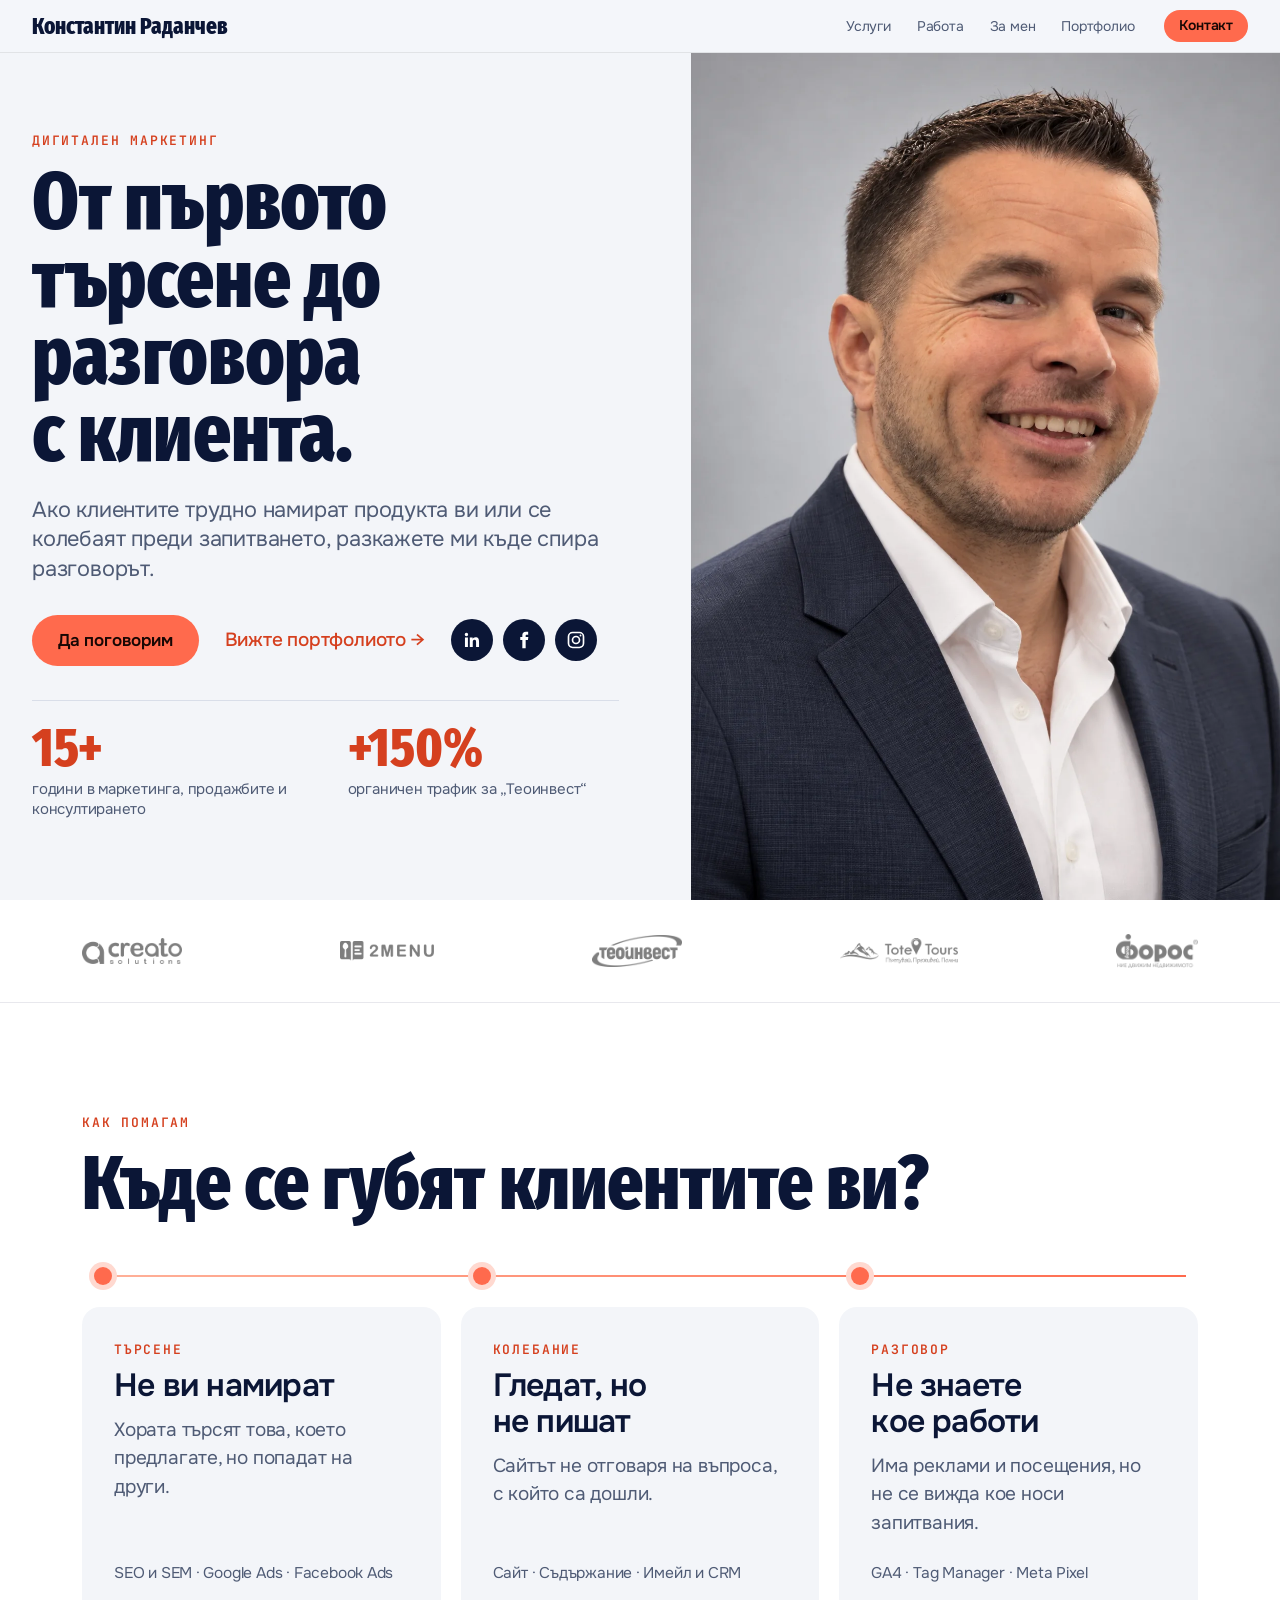
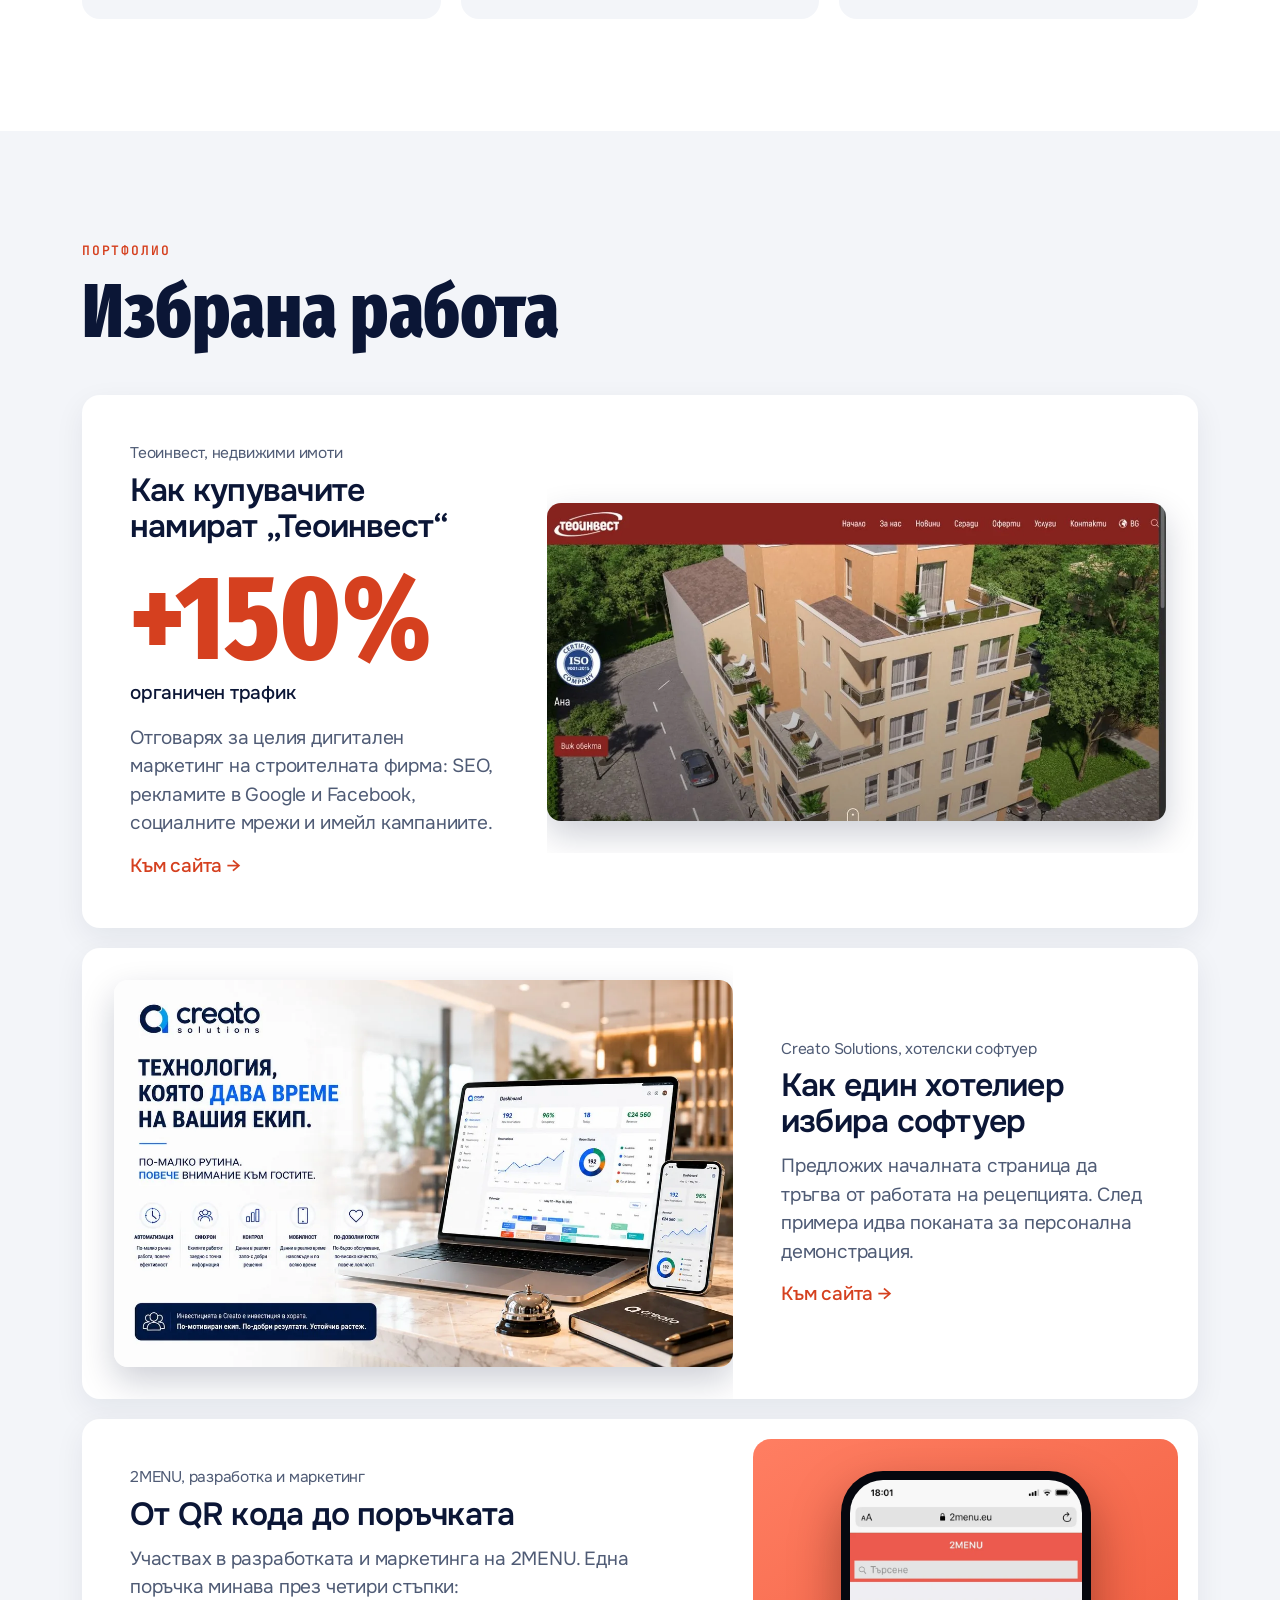
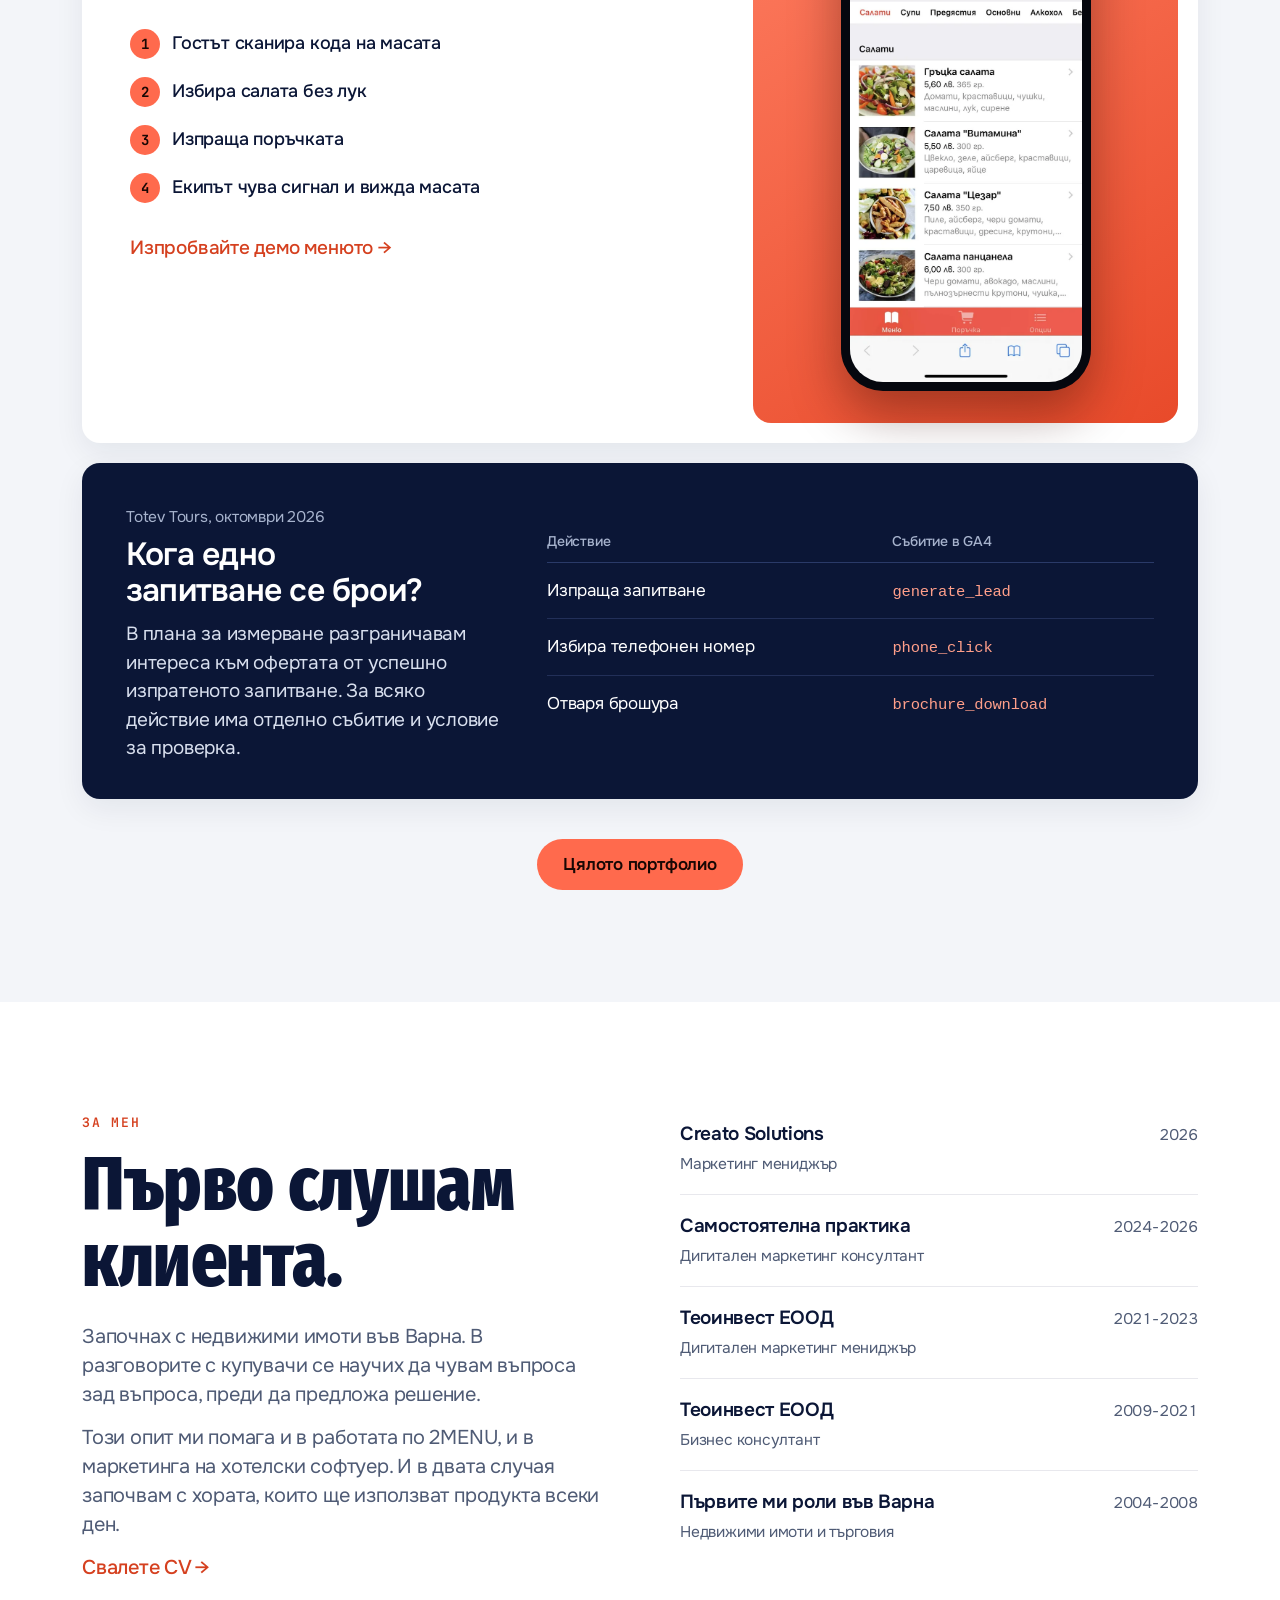
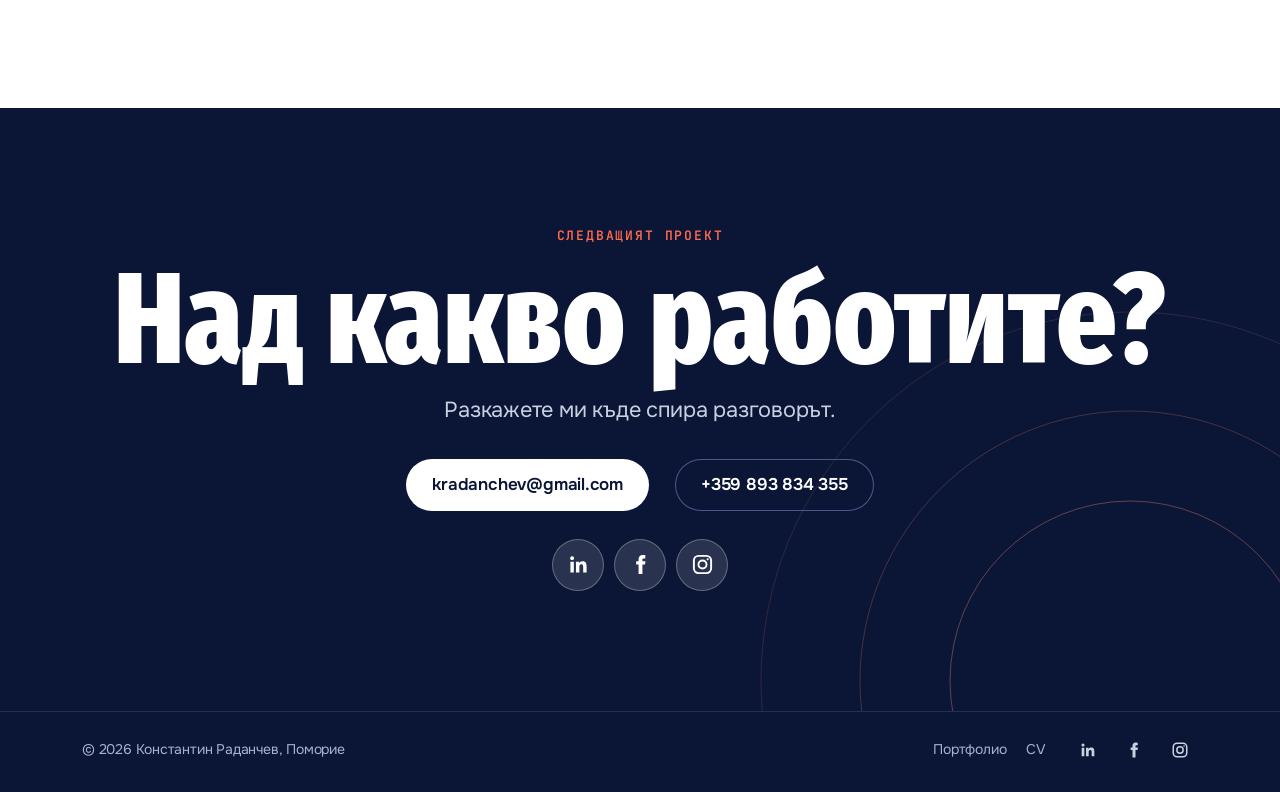
==== commit 2994588b: "Add files via upload" ====
--- a/index.html
+++ b/index.html
@@ -4,7 +4,7 @@
 <meta charset="utf-8">
 <meta name="robots" content="noindex,nofollow">
 <meta name="viewport" content="width=device-width, initial-scale=1, viewport-fit=cover">
-<meta name="theme-color" content="#F5F5F7">
+<meta name="theme-color" content="#F3F5F9">
 <title>Константин Раданчев | Дигитален маркетинг в Поморие</title>
 <meta name="description" content="Дигитален маркетинг за малки и средни фирми: SEO, Google и Facebook реклами, сайт, имейл, CRM и измерване на резултатите. Разкажете ми къде спира разговорът с клиента.">
 <meta name="author" content="Константин Раданчев">
@@ -30,10 +30,10 @@
 <main id="main">
 <section class="hero" id="top">
 <div class="hero-t"><div class="hero-in">
-<p class="kick">Дигитален маркетинг</p>
+<p class="eb">Дигитален маркетинг</p>
 <h1>От първото търсене до разговора с клиента.</h1>
 <p class="lead">Ако клиентите трудно намират продукта ви или се колебаят преди запитването, разкажете ми къде спира разговорът.</p>
-<p class="acts"><a class="btn" href="#kontakt">Да поговорим</a><a class="tlink" href="portfolio.html">Вижте портфолиото <span class="ar" aria-hidden="true">→</span></a></p>
+<div class="acts"><a class="btn" href="#kontakt">Да поговорим</a><a class="tlink" href="portfolio.html">Вижте портфолиото <span class="ar" aria-hidden="true">→</span></a><div class="socs dk"><a href="https://www.linkedin.com/in/konstantin-radanchev" rel="noopener me" target="_blank" aria-label="LinkedIn"><svg viewBox="0 0 24 24" aria-hidden="true"><path fill="currentColor" d="M20.447 20.452h-3.554v-5.569c0-1.328-.027-3.037-1.852-3.037-1.853 0-2.136 1.445-2.136 2.939v5.667H9.351V9h3.414v1.561h.046c.477-.9 1.637-1.85 3.37-1.85 3.601 0 4.267 2.37 4.267 5.455v6.286zM5.337 7.433a2.062 2.062 0 1 1 0-4.124 2.062 2.062 0 0 1 0 4.124zM7.119 20.452H3.555V9h3.564v11.452z"/></svg></a><a href="https://www.facebook.com/konstantin.radanchev" rel="noopener me" target="_blank" aria-label="Facebook"><svg viewBox="0 0 24 24" aria-hidden="true"><path fill="currentColor" d="M14 8.5V6.8c0-.8.5-1 1-1h2V2.2L14.3 2C11.4 2 10 3.7 10 6.3v2.2H7.5V12H10v10h4V12h2.7l.5-3.5H14z"/></svg></a><a href="https://www.instagram.com/konstantinradanchev/" rel="noopener me" target="_blank" aria-label="Instagram"><svg viewBox="0 0 24 24" aria-hidden="true" fill="none" stroke="currentColor" stroke-width="2"><rect x="3" y="3" width="18" height="18" rx="5"/><circle cx="12" cy="12" r="4.2"/><circle cx="17.4" cy="6.6" r="1.1" fill="currentColor" stroke="none"/></svg></a></div></div>
 <dl class="facts"><div><dt>15+</dt><dd>години в маркетинга, продажбите и консултирането</dd></div><div><dt>+150%</dt><dd>органичен трафик за „Теоинвест“</dd></div></dl>
 </div></div>
 <figure class="hero-p"><img src="hero.webp" width="1240" height="1653" alt="Константин Раданчев" fetchpriority="high"></figure>
@@ -48,33 +48,39 @@
 </div></section>
 
 <section class="sec" id="uslugi"><div class="wrap">
+<p class="eb d r">Как помагам</p>
 <h2 class="r">Къде се губят клиентите ви?</h2>
 <ol class="svc">
-<li class="r"><h3>Не ви намират</h3><p>Хората търсят това, което предлагате, но попадат на други.</p><p class="sm">SEO и SEM · Google Ads · Facebook Ads</p></li>
-<li class="r"><h3>Гледат, но не пишат</h3><p>Сайтът не отговаря на въпроса, с който са дошли.</p><p class="sm">Сайт · Съдържание · Имейл и CRM</p></li>
-<li class="r"><h3>Не знаете кое работи</h3><p>Има реклами и посещения, но не се вижда кое носи запитвания.</p><p class="sm">GA4 · Tag Manager · Meta Pixel</p></li>
+<li class="r"><span class="st">Търсене</span><h3>Не ви намират</h3><p>Хората търсят това, което предлагате, но попадат на други.</p><p class="sm">SEO и SEM · Google Ads · Facebook Ads</p></li>
+<li class="r"><span class="st">Колебание</span><h3>Гледат, но не пишат</h3><p>Сайтът не отговаря на въпроса, с който са дошли.</p><p class="sm">Сайт · Съдържание · Имейл и CRM</p></li>
+<li class="r"><span class="st">Разговор</span><h3>Не знаете кое работи</h3><p>Има реклами и посещения, но не се вижда кое носи запитвания.</p><p class="sm">GA4 · Tag Manager · Meta Pixel</p></li>
 </ol>
 </div></section>
 
 <section class="sec alt" id="rabota"><div class="wrap">
+<p class="eb d r">Портфолио</p>
 <h2 class="r">Избрана работа</h2>
 <article class="tile lead-t r">
 <div class="tx"><p class="sm">Теоинвест, недвижими имоти</p><h3>Как купувачите намират „Теоинвест“</h3><p class="res">+150%</p><p class="resl">органичен трафик</p><p>Отговарях за целия дигитален маркетинг на строителната фирма: SEO, рекламите в Google и Facebook, социалните мрежи и имейл кампаниите.</p><p><a class="tlink" href="https://teoinvest.com/bg" rel="noopener" target="_blank">Към сайта <span class="ar" aria-hidden="true">→</span></a></p></div>
 <a class="sh" href="https://teoinvest.com/bg" rel="noopener" target="_blank" aria-label="Сайтът на Теоинвест"><img src="teo_site.webp" width="1200" height="617" alt="" loading="lazy"></a>
 </article>
-<div class="pair">
-<article class="tile r"><div class="tx"><p class="sm">Creato Solutions, хотелски софтуер</p><h3>Как един хотелиер избира софтуер</h3><p>Предложих началната страница да тръгва от работата на рецепцията. След примера идва поканата за персонална демонстрация.</p></div>
-<a class="sh pad" href="https://creato.solutions/" rel="noopener" target="_blank" aria-label="Сайтът на Creato Solutions"><img src="creato_vision.webp" width="1200" height="750" alt="" loading="lazy"></a></article>
-<article class="tile red r"><div class="tx"><p class="sm">2MENU, разработка и маркетинг</p><h3>От QR кода до поръчката</h3><p>Гостът сканира кода на масата и поръчва, а екипът вижда от коя маса идва поръчката.</p></div>
-<a class="ph" href="https://2menu.eu/demo" rel="noopener" target="_blank" aria-label="Демо менюто на 2MENU"><span><img src="menu_phone.webp" width="640" height="1385" alt="" loading="lazy"></span></a></article>
-</div>
+<article class="tile lead-t rev r">
+<a class="sh" href="https://creato.solutions/" rel="noopener" target="_blank" aria-label="Сайтът на Creato Solutions"><img src="creato_vision.webp" width="1200" height="750" alt="" loading="lazy"></a>
+<div class="tx"><p class="sm">Creato Solutions, хотелски софтуер</p><h3>Как един хотелиер избира софтуер</h3><p>Предложих началната страница да тръгва от работата на рецепцията. След примера идва поканата за персонална демонстрация.</p><p><a class="tlink" href="https://creato.solutions/" rel="noopener" target="_blank">Към сайта <span class="ar" aria-hidden="true">→</span></a></p></div>
+</article>
+<article class="tile menu r">
+<div class="tx"><p class="sm">2MENU, разработка и маркетинг</p><h3>От QR кода до поръчката</h3><p>Участвах в разработката и маркетинга на 2MENU. Една поръчка минава през четири стъпки:</p>
+<ol class="flow"><li><i>1</i>Гостът сканира кода на масата</li><li><i>2</i>Избира салата без лук</li><li><i>3</i>Изпраща поръчката</li><li><i>4</i>Екипът чува сигнал и вижда масата</li></ol>
+<p><a class="tlink" href="https://2menu.eu/demo" rel="noopener" target="_blank">Изпробвайте демо менюто <span class="ar" aria-hidden="true">→</span></a></p></div>
+<a class="ph-p" href="https://2menu.eu/demo" rel="noopener" target="_blank" aria-label="Демо менюто на 2MENU"><span class="ph"><img src="menu_phone.webp" width="640" height="1385" alt="Менюто на 2MENU в телефон" loading="lazy"></span></a>
+</article>
 <article class="tile dark r"><div class="tx"><p class="sm">Totev Tours, октомври 2026</p><h3>Кога едно запитване се брои?</h3><p>В плана за измерване разграничавам интереса към офертата от успешно изпратеното запитване. За всяко действие има отделно събитие и условие за проверка.</p></div>
 <table><thead><tr><th>Действие</th><th>Събитие в GA4</th></tr></thead><tbody><tr><td>Изпраща запитване</td><td><code>generate_lead</code></td></tr><tr><td>Избира телефонен номер</td><td><code>phone_click</code></td></tr><tr><td>Отваря брошура</td><td><code>brochure_download</code></td></tr></tbody></table></article>
 <p class="more r"><a class="btn" href="portfolio.html">Цялото портфолио</a></p>
 </div></section>
 
 <section class="sec" id="za-men"><div class="wrap ab">
-<div class="r"><h2>Първо слушам клиента.</h2>
+<div class="r"><p class="eb d">За мен</p><h2>Първо слушам клиента.</h2>
 <p>Започнах с недвижими имоти във Варна. В разговорите с купувачи се научих да чувам въпроса зад въпроса, преди да предложа решение.</p>
 <p>Този опит ми помага и в работата по 2MENU, и в маркетинга на хотелски софтуер. И в двата случая започвам с хората, които ще използват продукта всеки ден.</p>
 <p><a class="tlink" href="cv.pdf">Свалете CV <span class="ar" aria-hidden="true">→</span></a></p></div>
@@ -87,14 +93,16 @@
 </ol>
 </div></section>
 
-<section class="contact" id="kontakt"><div class="wrap">
+<section class="contact" id="kontakt"><svg class="rings" viewBox="0 0 1000 1000" fill="none" aria-hidden="true"><g stroke="#FF8E75"><circle cx="500" cy="500" r="200" opacity=".4"/><circle cx="500" cy="500" r="300" opacity=".26"/><circle cx="500" cy="500" r="410" opacity=".16"/></g></svg><div class="wrap">
+<p class="eb r">Следващият проект</p>
 <h2 class="r">Над какво работите?</h2>
 <p class="lead r">Разкажете ми къде спира разговорът.</p>
 <p class="acts r"><a class="btn light" href="mailto:kradanchev@gmail.com?subject=%D0%9D%D0%B0%D0%B4%20%D0%BA%D0%B0%D0%BA%D0%B2%D0%BE%20%D1%80%D0%B0%D0%B1%D0%BE%D1%82%D0%B8%D0%BC">kradanchev@gmail.com</a><a class="btn line" href="tel:+359893834355">+359 893 834 355</a></p>
+<div class="socs lt r"><a href="https://www.linkedin.com/in/konstantin-radanchev" rel="noopener me" target="_blank" aria-label="LinkedIn"><svg viewBox="0 0 24 24" aria-hidden="true"><path fill="currentColor" d="M20.447 20.452h-3.554v-5.569c0-1.328-.027-3.037-1.852-3.037-1.853 0-2.136 1.445-2.136 2.939v5.667H9.351V9h3.414v1.561h.046c.477-.9 1.637-1.85 3.37-1.85 3.601 0 4.267 2.37 4.267 5.455v6.286zM5.337 7.433a2.062 2.062 0 1 1 0-4.124 2.062 2.062 0 0 1 0 4.124zM7.119 20.452H3.555V9h3.564v11.452z"/></svg></a><a href="https://www.facebook.com/konstantin.radanchev" rel="noopener me" target="_blank" aria-label="Facebook"><svg viewBox="0 0 24 24" aria-hidden="true"><path fill="currentColor" d="M14 8.5V6.8c0-.8.5-1 1-1h2V2.2L14.3 2C11.4 2 10 3.7 10 6.3v2.2H7.5V12H10v10h4V12h2.7l.5-3.5H14z"/></svg></a><a href="https://www.instagram.com/konstantinradanchev/" rel="noopener me" target="_blank" aria-label="Instagram"><svg viewBox="0 0 24 24" aria-hidden="true" fill="none" stroke="currentColor" stroke-width="2"><rect x="3" y="3" width="18" height="18" rx="5"/><circle cx="12" cy="12" r="4.2"/><circle cx="17.4" cy="6.6" r="1.1" fill="currentColor" stroke="none"/></svg></a></div>
 </div></section>
 </main>
 
-<footer class="ft"><div class="wrap ft-in"><span>© 2026 Константин Раданчев, Поморие</span><nav aria-label="Профили"><a href="https://www.linkedin.com/in/konstantin-radanchev" rel="noopener me" target="_blank">LinkedIn</a><a href="https://www.facebook.com/konstantin.radanchev" rel="noopener me" target="_blank">Facebook</a><a href="https://www.instagram.com/konstantinradanchev/" rel="noopener me" target="_blank">Instagram</a><a href="cv.pdf">CV</a></nav></div></footer>
+<footer class="ft"><div class="wrap ft-in"><span>© 2026 Константин Раданчев, Поморие</span><nav aria-label="Връзки"><a href="portfolio.html">Портфолио</a><a href="cv.pdf">CV</a></nav><div class="socs ftr"><a href="https://www.linkedin.com/in/konstantin-radanchev" rel="noopener me" target="_blank" aria-label="LinkedIn"><svg viewBox="0 0 24 24" aria-hidden="true"><path fill="currentColor" d="M20.447 20.452h-3.554v-5.569c0-1.328-.027-3.037-1.852-3.037-1.853 0-2.136 1.445-2.136 2.939v5.667H9.351V9h3.414v1.561h.046c.477-.9 1.637-1.85 3.37-1.85 3.601 0 4.267 2.37 4.267 5.455v6.286zM5.337 7.433a2.062 2.062 0 1 1 0-4.124 2.062 2.062 0 0 1 0 4.124zM7.119 20.452H3.555V9h3.564v11.452z"/></svg></a><a href="https://www.facebook.com/konstantin.radanchev" rel="noopener me" target="_blank" aria-label="Facebook"><svg viewBox="0 0 24 24" aria-hidden="true"><path fill="currentColor" d="M14 8.5V6.8c0-.8.5-1 1-1h2V2.2L14.3 2C11.4 2 10 3.7 10 6.3v2.2H7.5V12H10v10h4V12h2.7l.5-3.5H14z"/></svg></a><a href="https://www.instagram.com/konstantinradanchev/" rel="noopener me" target="_blank" aria-label="Instagram"><svg viewBox="0 0 24 24" aria-hidden="true" fill="none" stroke="currentColor" stroke-width="2"><rect x="3" y="3" width="18" height="18" rx="5"/><circle cx="12" cy="12" r="4.2"/><circle cx="17.4" cy="6.6" r="1.1" fill="currentColor" stroke="none"/></svg></a></div></div></footer>
 <script src="main.js" defer></script>
 </body>
 </html>
--- a/style.css
+++ b/style.css
@@ -1,5 +1,7 @@
+@font-face{font-family:"Fira Sans Extra Condensed";src:url(fira-ec-800.woff2) format("woff2");font-weight:800;font-display:swap}
+@font-face{font-family:"JetBrains Mono";src:url(jetbrains.woff2) format("woff2");font-weight:100 800;font-display:swap}
 @font-face{font-family:"Onest";src:url(onest.woff2) format("woff2");font-weight:100 900;font-display:swap}
-:root{--ink:#1D1D1F;--mute:#6E6E73;--line:#D2D2D7;--bg:#F5F5F7;--white:#FFF;--accent:#C8432A;--ease:cubic-bezier(.2,.7,.2,1)}
+:root{--ink:#0B1636;--mute:#4F5B75;--line:#D9DEE9;--bg:#F3F5F9;--white:#FFF;--accent:#D5401F;--coral:#FF6A4D;--ease:cubic-bezier(.2,.7,.2,1)}
 *{box-sizing:border-box;margin:0;padding:0}
 html{scroll-behavior:smooth;scroll-padding-top:60px;-webkit-text-size-adjust:100%}
 body{font-family:"Onest",system-ui,-apple-system,"Segoe UI",sans-serif;font-size:19px;line-height:1.5;color:var(--ink);background:var(--white);letter-spacing:-.011em;-webkit-font-smoothing:antialiased}
@@ -60,9 +62,6 @@
 .pair .tile{display:flex;flex-direction:column}
 .sh.pad{margin-top:auto;padding:0 44px}.sh.pad img{border-radius:12px 12px 0 0;box-shadow:0 8px 30px rgba(0,0,0,.14)}
 .red{background:#D63A2A;color:#fff}.tile.red .sm{color:#FFD9D2}.tile.red .tx p:not(.sm){color:#fff}
-.ph{display:flex;justify-content:center;margin-top:auto;height:290px;overflow:hidden}
-.ph span{display:block;width:264px;background:#0B0B0D;border-radius:38px 38px 0 0;padding:9px 9px 0;box-shadow:0 0 0 1px rgba(255,255,255,.25)}
-.ph img{border-radius:30px 30px 0 0}
 .dark{background:var(--ink);color:#fff;display:grid;grid-template-columns:minmax(0,5fr) minmax(0,7fr);align-items:center;margin-top:20px}
 .tile.dark .sm{color:#A1A1A6}.tile.dark .tx p:not(.sm){color:#D2D2D7}
 table{width:100%;border-collapse:collapse;font-size:17px;margin-right:44px}
@@ -101,3 +100,66 @@
 }
 @media (prefers-reduced-motion:reduce){html{scroll-behavior:auto}*{transition:none!important}}
 @media (max-width:520px){thead{display:none}tr{display:block;padding:12px 0;border-bottom:1px solid #333336}tr:last-child{border-bottom:0}td{display:block;padding:1px 0;border:0}code{font-size:14px}}
+
+/* portfolio language */
+:root{--disp:"Fira Sans Extra Condensed","Arial Narrow",sans-serif}
+.eb{font:600 13px/1.3 "JetBrains Mono",ui-monospace,monospace;letter-spacing:.14em;text-transform:uppercase;color:var(--accent);margin-bottom:14px}
+.contact .eb{color:var(--coral)}
+h1,h2{font-family:var(--disp);font-weight:800;letter-spacing:-.005em}
+h1{font-size:clamp(58px,7.2vw,104px);line-height:.96}
+h2{font-size:clamp(46px,6vw,78px);line-height:.98}
+.sec>.wrap>h2{margin-bottom:46px}
+.lead,.ab p,.tile .tx p:not(.sm),.svc p{color:var(--mute)}
+.tlink{color:var(--accent)}
+.btn{background:var(--coral);color:#180704;font-weight:600}.btn:hover{background:#FF8468}
+.btn.light{background:#fff;color:var(--ink)}.btn.light:hover{background:#E6E9F0}
+.btn.line{box-shadow:inset 0 0 0 1px #4A5887}
+.brand{font-family:var(--disp);font-weight:800;font-size:23px;letter-spacing:0}
+.nav{background:rgba(243,245,249,.85)}.nav nav{color:var(--mute)}.nav nav a:hover{color:var(--ink)}
+.facts dt,.res{font-family:var(--disp);font-weight:800;letter-spacing:-.005em}
+.facts dt{font-size:54px;line-height:1;color:var(--accent)}
+.res{font-size:clamp(84px,9.4vw,128px);line-height:.92}
+.hero-t{padding-top:44px;padding-bottom:44px}.facts{margin-top:34px;padding-top:20px}
+/* socials */
+.socs{display:flex;gap:10px}.socs a{display:grid;place-items:center;width:44px;height:44px;border-radius:50%;transition:transform .2s,background .2s}
+.socs a:hover{transform:translateY(-2px)}.socs svg{width:20px;height:20px}
+.socs.dk{margin-top:24px}.socs.dk a{background:var(--ink);color:#fff}.socs.dk a:hover{background:var(--accent)}
+.socs.lt{justify-content:center;margin-top:28px}.socs.lt a{width:52px;height:52px;background:rgba(255,255,255,.12);color:#fff;box-shadow:inset 0 0 0 1px rgba(255,255,255,.28)}.socs.lt a:hover{background:var(--coral);color:#180704}.socs.lt svg{width:23px;height:23px}
+.socs.ftr a{width:36px;height:36px;color:#C9D0E0}.socs.ftr a:hover{color:#fff}.socs.ftr svg{width:18px;height:18px}
+.ft-in{align-items:center}.ft-in nav{margin-left:auto}
+/* route on services */
+.svc{position:relative;padding-top:40px}
+.svc:before{content:"";position:absolute;left:12px;right:12px;top:8px;height:2px;background:linear-gradient(90deg,#FFB199,var(--coral))}
+.svc li{position:relative;border-radius:18px}
+.svc li:before{content:"";position:absolute;left:12px;top:-40px;width:18px;height:18px;border-radius:50%;background:var(--coral);box-shadow:0 0 0 5px #FFD9D0}
+.st{font:600 13px "JetBrains Mono",monospace;letter-spacing:.14em;text-transform:uppercase;color:var(--accent);margin-bottom:10px}
+/* tiles */
+.tile{border-radius:18px;box-shadow:0 10px 30px rgba(11,22,54,.07);margin-top:20px}
+.lead-t.rev{grid-template-columns:minmax(0,7fr) minmax(0,5fr)}.lead-t.rev .sh{padding:32px 0 32px 32px}
+.lead-t .sh img{border-radius:14px;box-shadow:0 14px 34px rgba(11,22,54,.2)}
+.menu{display:grid;grid-template-columns:minmax(0,7fr) minmax(0,5fr);align-items:stretch}
+.menu .tx{padding:48px}
+.flow{margin:18px 0 8px}.flow li{display:flex;align-items:center;gap:12px;padding:9px 0;font-weight:500;font-size:18px;color:var(--ink)}
+.flow i{flex:none;width:30px;height:30px;border-radius:50%;background:var(--coral);color:#180704;font:700 14px/30px "JetBrains Mono",monospace;text-align:center}
+.ph-p{display:flex;align-items:center;justify-content:center;margin:20px;padding:30px 20px;border-radius:18px;background:linear-gradient(150deg,#FF7E62,#E84A2A)}
+.ph{display:block;width:250px;flex:none;background:#05070E;border-radius:42px;padding:9px;box-shadow:0 22px 50px rgba(50,10,0,.4)}
+.ph img{width:100%;height:auto;border-radius:33px}
+.dark{background:var(--ink)}.tile.dark .sm{color:#A7B3CD}.tile.dark .tx p:not(.sm){color:#D8DFEE}
+th{color:#A7B3CD;border-color:#2A3A68}td{border-color:#222F58}
+/* contact */
+.contact{position:relative;overflow:hidden;background:var(--ink)}.contact .wrap{position:relative}
+.rings{position:absolute;right:-300px;bottom:-420px;width:900px;height:900px;pointer-events:none}
+.contact h2{font-size:clamp(64px,10vw,150px);line-height:.96}.contact .lead{color:#C9D0E0}
+.ft{background:var(--ink);border-color:#222F58;color:#A7B3CD}
+@media (max-width:900px){
+ .svc{padding-top:0;padding-left:30px}.svc:before{left:8px;right:auto;top:8px;bottom:30px;width:2px;height:auto;background:linear-gradient(180deg,#FFB199,var(--coral))}
+ .svc li:before{left:-30px;top:6px}
+ .lead-t.rev,.menu{grid-template-columns:1fr}.lead-t.rev .sh{padding:26px 26px 0;order:0}.menu .tx{padding:32px 26px 20px}.ph-p{margin:0 14px 14px}
+}
+@media (max-width:520px){.facts dt{font-size:46px}.ph{width:220px;border-radius:38px}.ph img{border-radius:30px}.ft-in nav{margin-left:0}}
+h1{font-size:clamp(56px,6.3vw,90px)}
+.acts .socs{margin:0}.socs.dk a{width:42px;height:42px}
+.ab p.eb{font-size:13px;color:var(--accent);margin-bottom:14px}
+.ph-p{padding:32px 20px}
+@media (max-width:520px){.rings{display:none}.acts .socs{width:100%;justify-content:flex-start}}
+.contact h2{letter-spacing:0}
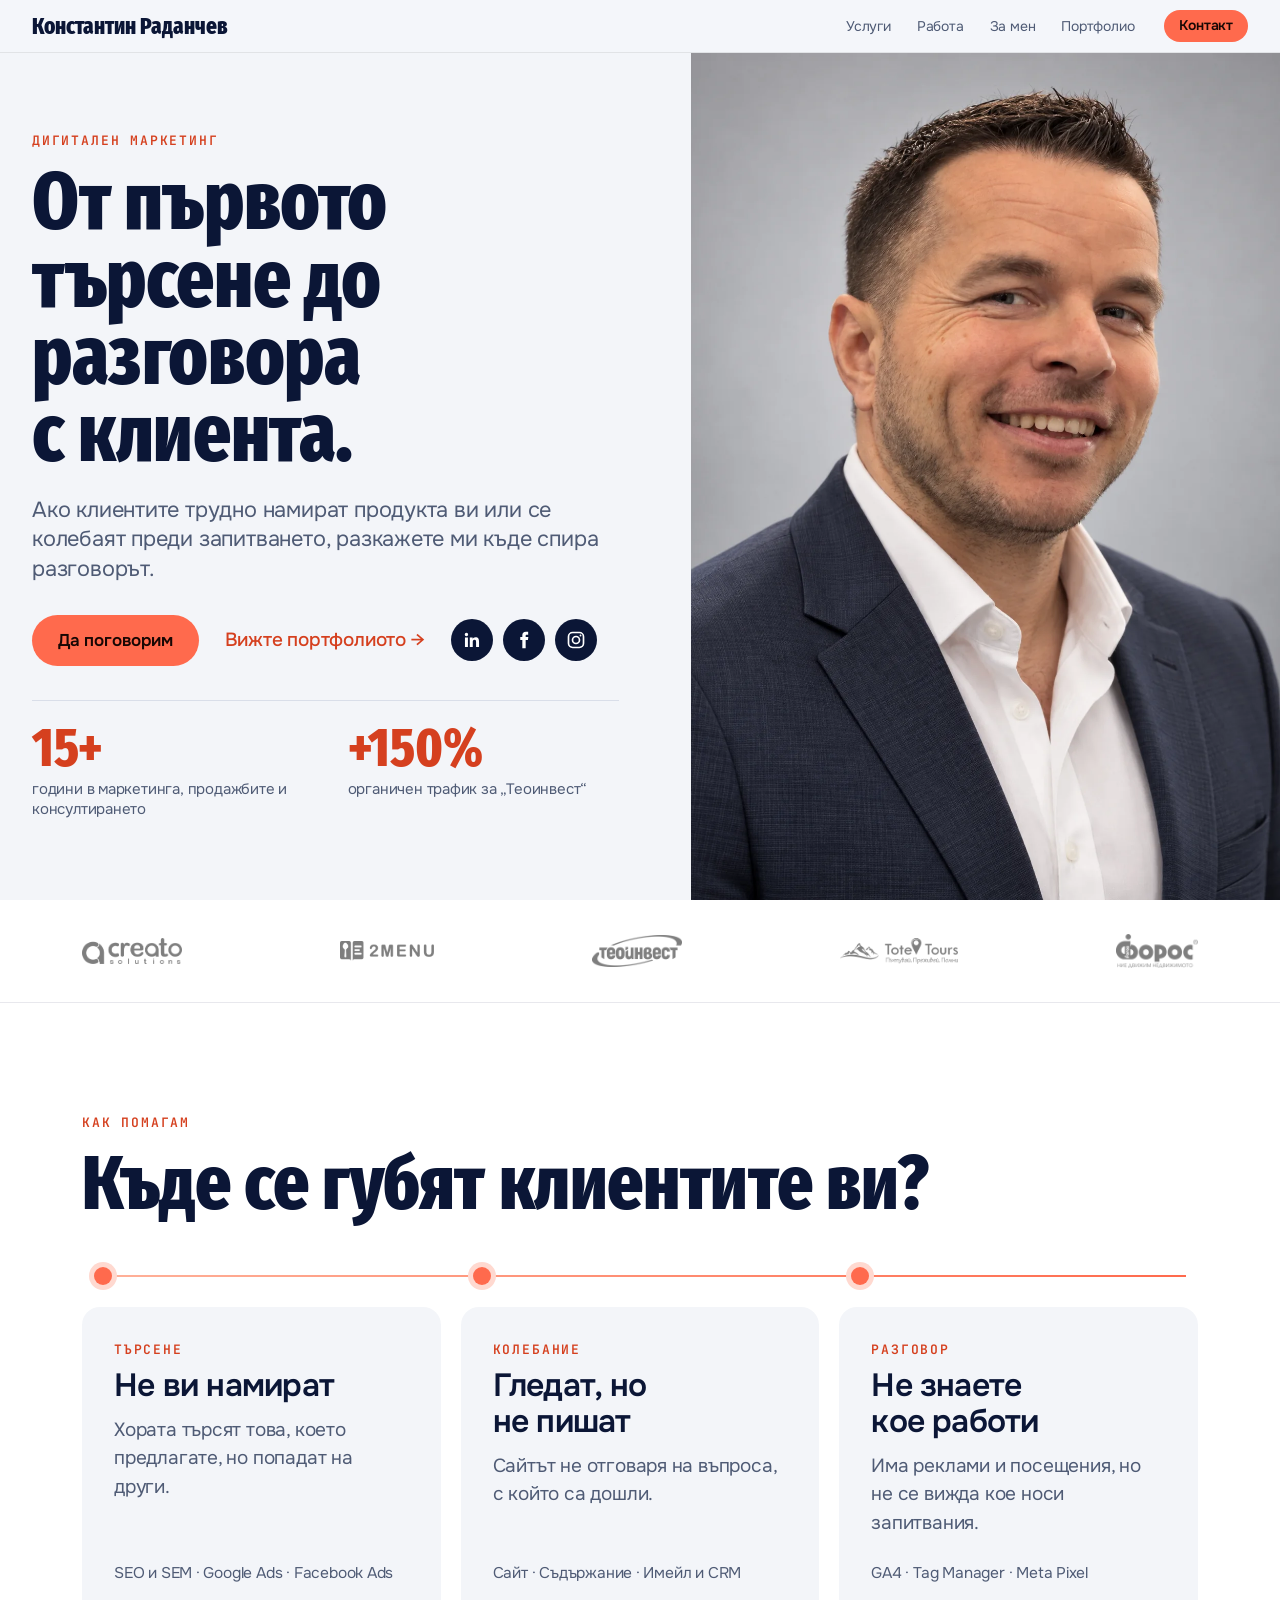
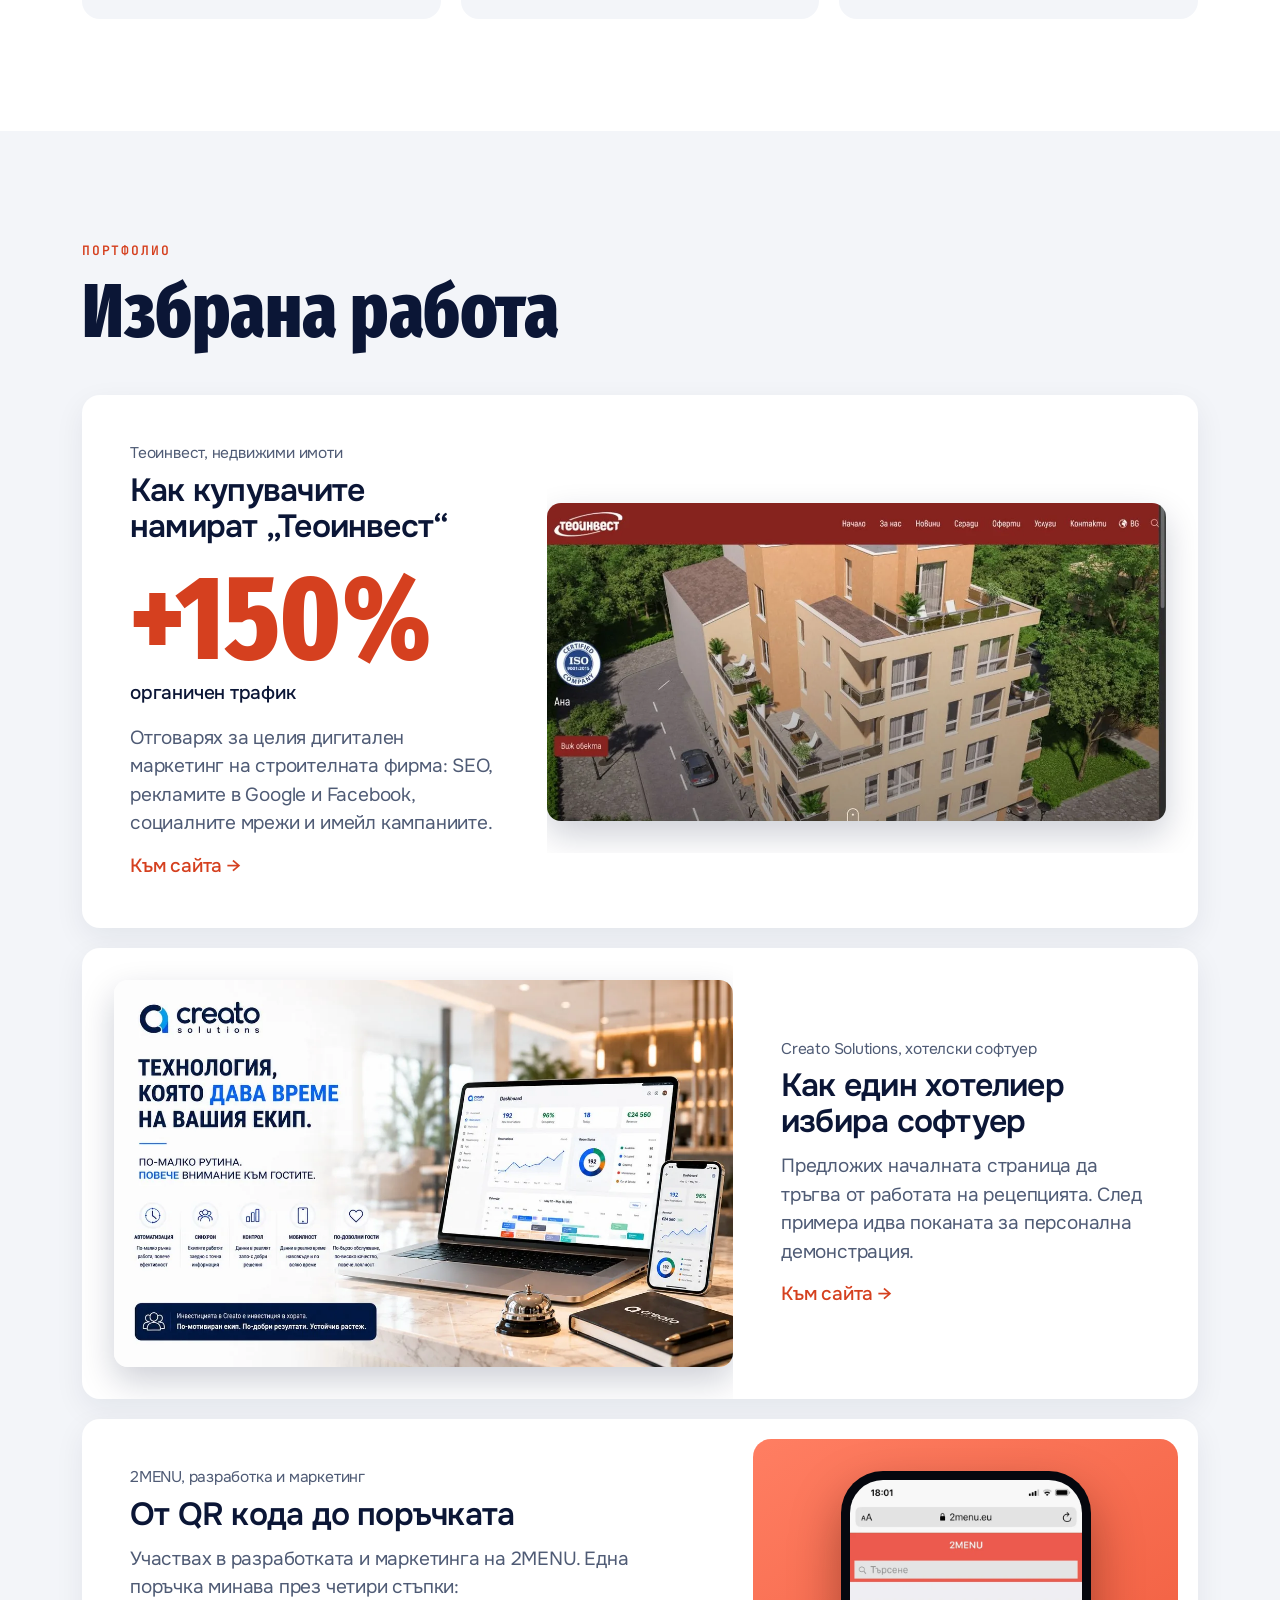
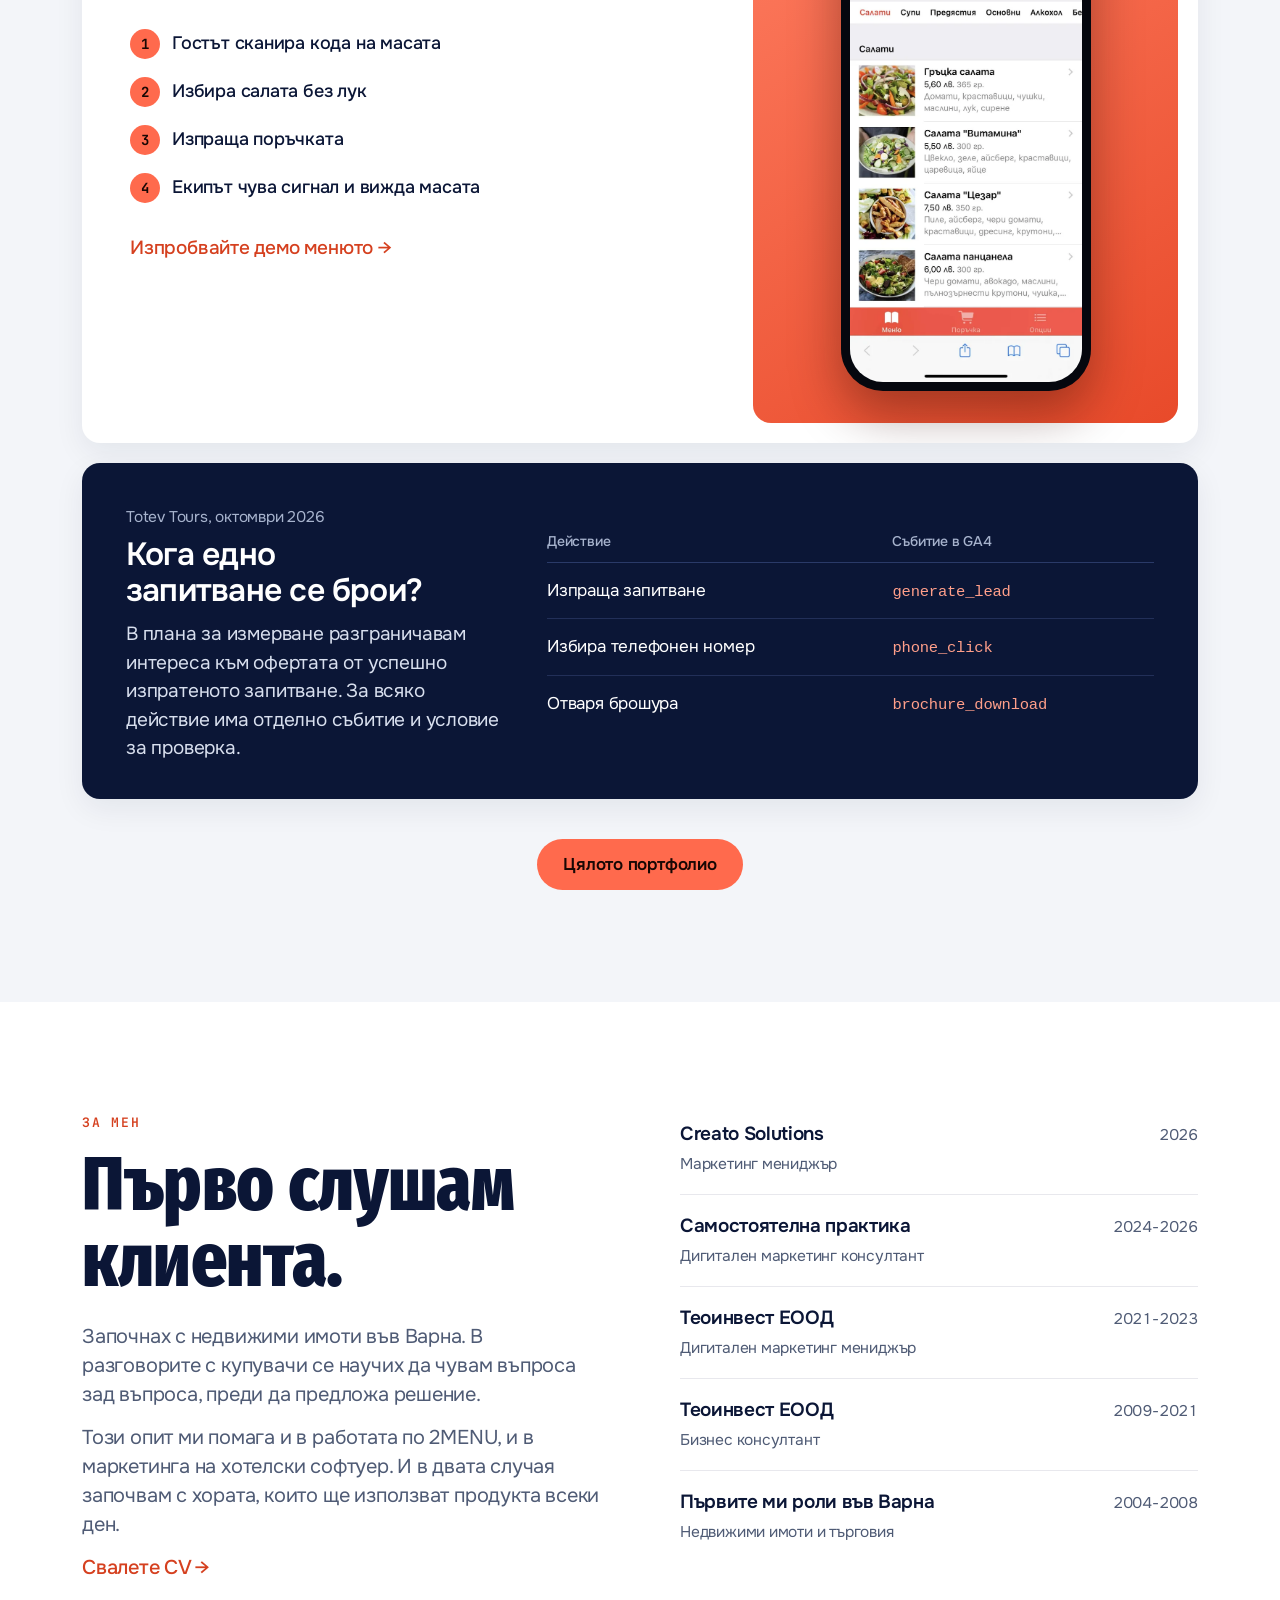
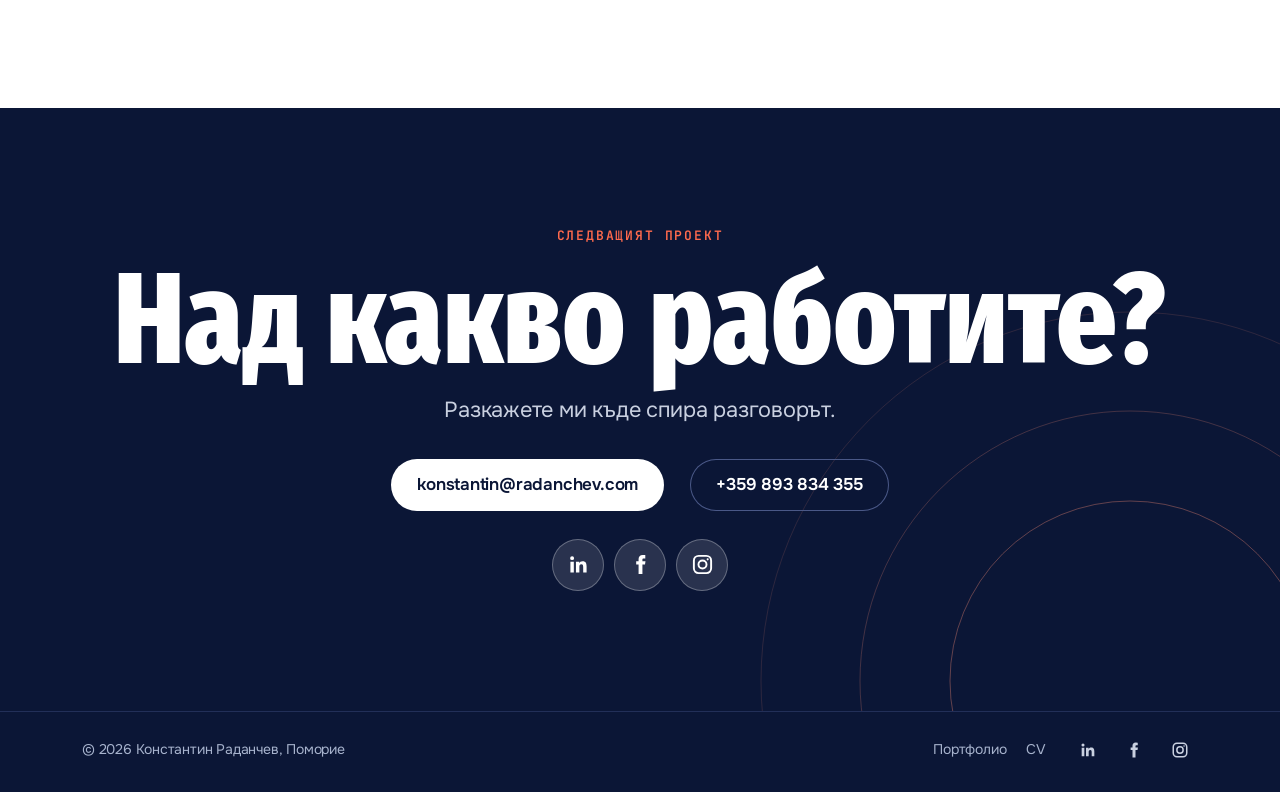
==== commit c58d3459: "Add files via upload" ====
--- a/index.html
+++ b/index.html
@@ -17,7 +17,7 @@
 <meta property="og:image:width" content="1200"><meta property="og:image:height" content="630">
 <link rel="icon" href="favicon.svg" type="image/svg+xml">
 <link rel="stylesheet" href="style.css">
-<script type="application/ld+json">{"@context":"https://schema.org","@type":"Person","name":"Константин Раданчев","jobTitle":"Дигитален маркетинг консултант","url":"https://radanchev.com/","email":"mailto:kradanchev@gmail.com","telephone":"+359893834355","address":{"@type":"PostalAddress","addressLocality":"Поморие","addressCountry":"BG"},"sameAs":["https://www.linkedin.com/in/konstantin-radanchev","https://www.facebook.com/konstantin.radanchev","https://www.instagram.com/konstantinradanchev/"]}</script>
+<script type="application/ld+json">{"@context":"https://schema.org","@type":"Person","name":"Константин Раданчев","jobTitle":"Дигитален маркетинг консултант","url":"https://radanchev.com/","email":"mailto:konstantin@radanchev.com","telephone":"+359893834355","address":{"@type":"PostalAddress","addressLocality":"Поморие","addressCountry":"BG"},"sameAs":["https://www.linkedin.com/in/konstantin-radanchev","https://www.facebook.com/konstantin.radanchev","https://www.instagram.com/konstantinradanchev/"]}</script>
 </head>
 <body>
 <a class="skip" href="#main">Към съдържанието</a>
@@ -97,7 +97,7 @@
 <p class="eb r">Следващият проект</p>
 <h2 class="r">Над какво работите?</h2>
 <p class="lead r">Разкажете ми къде спира разговорът.</p>
-<p class="acts r"><a class="btn light" href="mailto:kradanchev@gmail.com?subject=%D0%9D%D0%B0%D0%B4%20%D0%BA%D0%B0%D0%BA%D0%B2%D0%BE%20%D1%80%D0%B0%D0%B1%D0%BE%D1%82%D0%B8%D0%BC">kradanchev@gmail.com</a><a class="btn line" href="tel:+359893834355">+359 893 834 355</a></p>
+<p class="acts r"><a class="btn light" href="mailto:konstantin@radanchev.com?subject=%D0%9D%D0%B0%D0%B4%20%D0%BA%D0%B0%D0%BA%D0%B2%D0%BE%20%D1%80%D0%B0%D0%B1%D0%BE%D1%82%D0%B8%D0%BC">konstantin@radanchev.com</a><a class="btn line" href="tel:+359893834355">+359 893 834 355</a></p>
 <div class="socs lt r"><a href="https://www.linkedin.com/in/konstantin-radanchev" rel="noopener me" target="_blank" aria-label="LinkedIn"><svg viewBox="0 0 24 24" aria-hidden="true"><path fill="currentColor" d="M20.447 20.452h-3.554v-5.569c0-1.328-.027-3.037-1.852-3.037-1.853 0-2.136 1.445-2.136 2.939v5.667H9.351V9h3.414v1.561h.046c.477-.9 1.637-1.85 3.37-1.85 3.601 0 4.267 2.37 4.267 5.455v6.286zM5.337 7.433a2.062 2.062 0 1 1 0-4.124 2.062 2.062 0 0 1 0 4.124zM7.119 20.452H3.555V9h3.564v11.452z"/></svg></a><a href="https://www.facebook.com/konstantin.radanchev" rel="noopener me" target="_blank" aria-label="Facebook"><svg viewBox="0 0 24 24" aria-hidden="true"><path fill="currentColor" d="M14 8.5V6.8c0-.8.5-1 1-1h2V2.2L14.3 2C11.4 2 10 3.7 10 6.3v2.2H7.5V12H10v10h4V12h2.7l.5-3.5H14z"/></svg></a><a href="https://www.instagram.com/konstantinradanchev/" rel="noopener me" target="_blank" aria-label="Instagram"><svg viewBox="0 0 24 24" aria-hidden="true" fill="none" stroke="currentColor" stroke-width="2"><rect x="3" y="3" width="18" height="18" rx="5"/><circle cx="12" cy="12" r="4.2"/><circle cx="17.4" cy="6.6" r="1.1" fill="currentColor" stroke="none"/></svg></a></div>
 </div></section>
 </main>
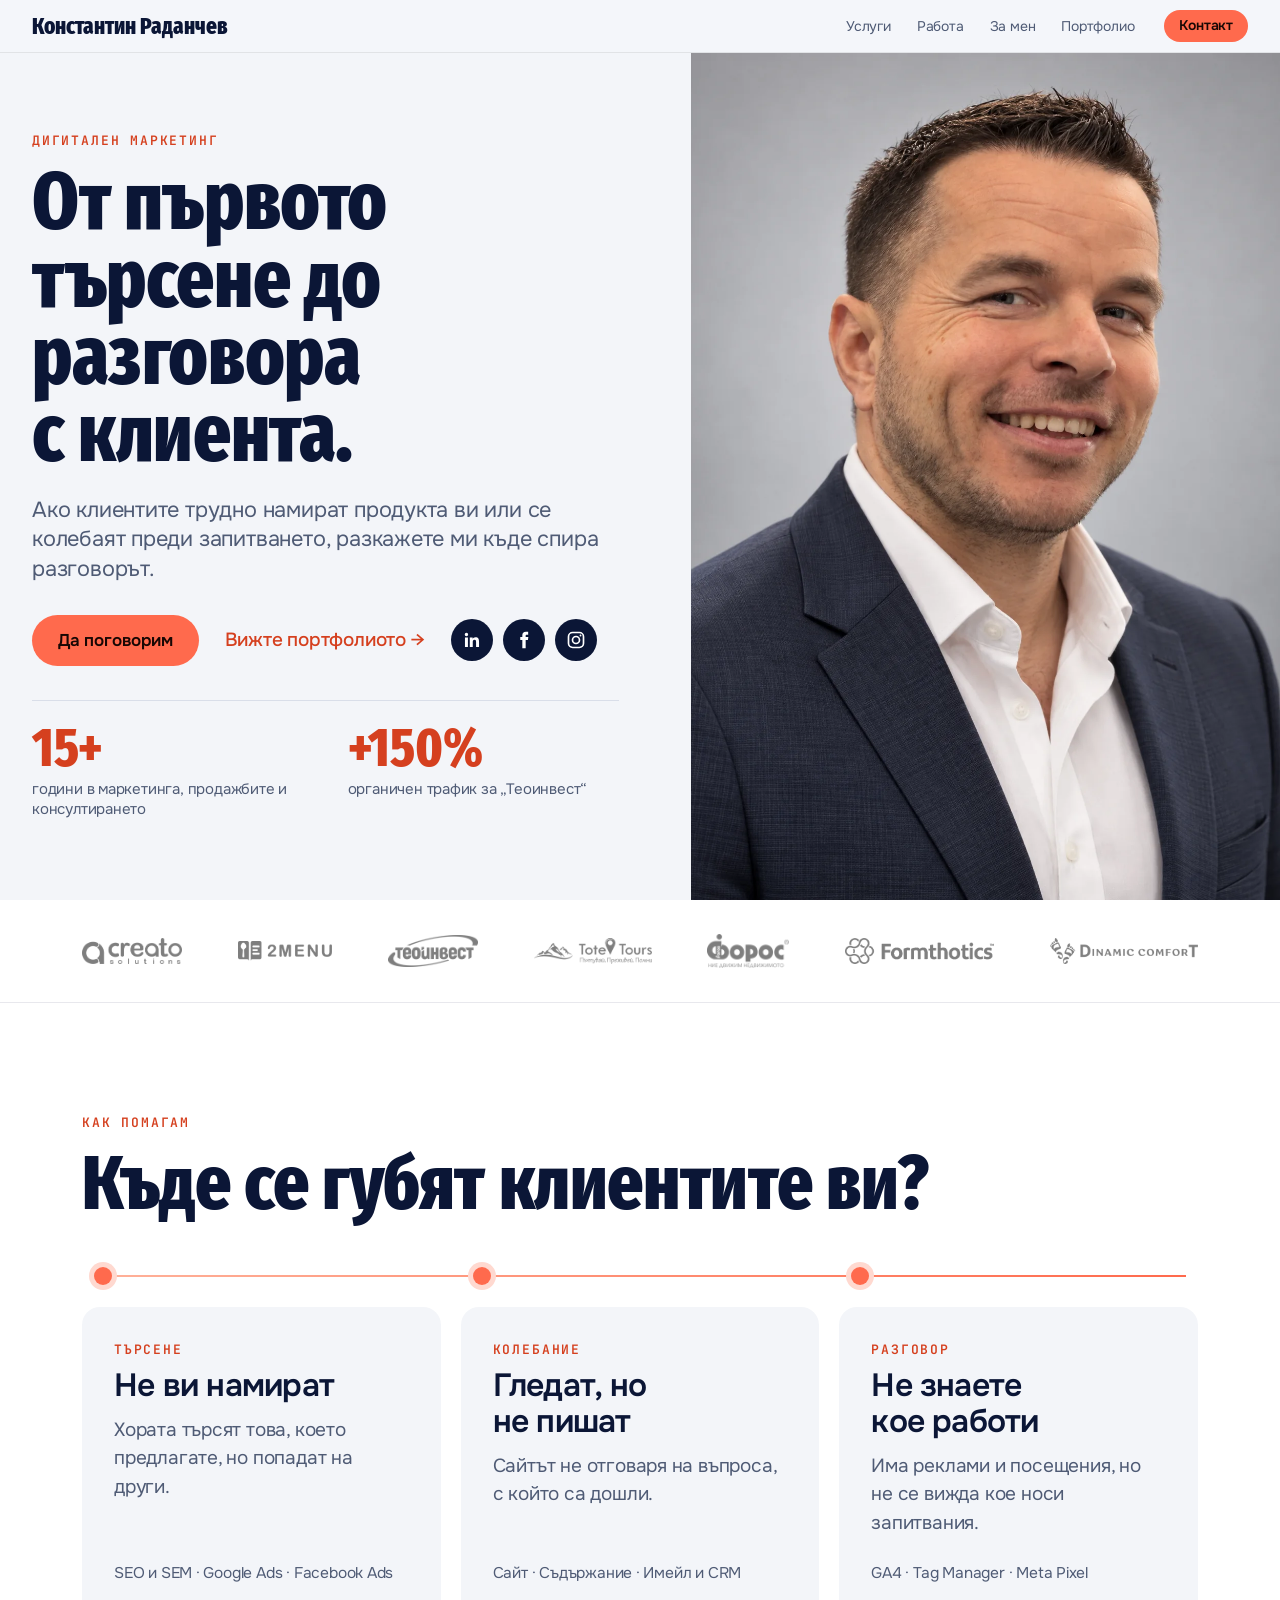
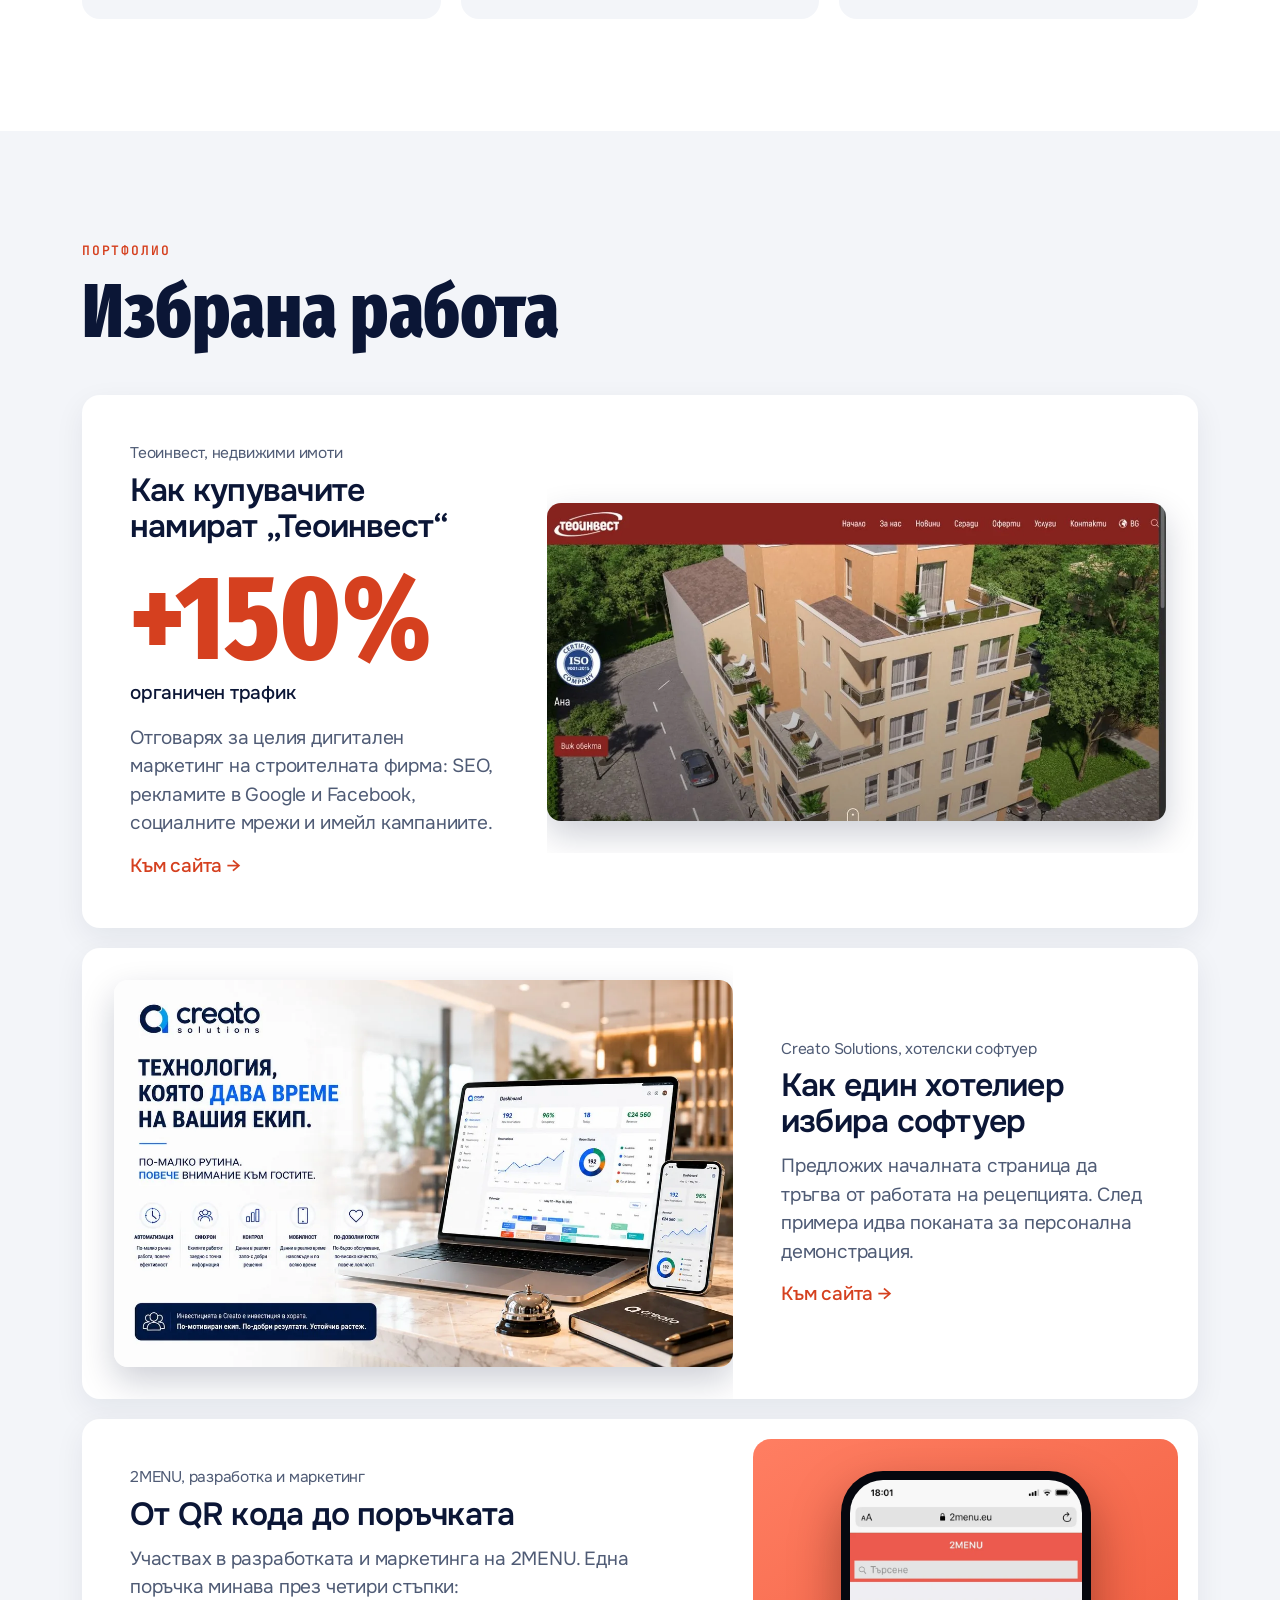
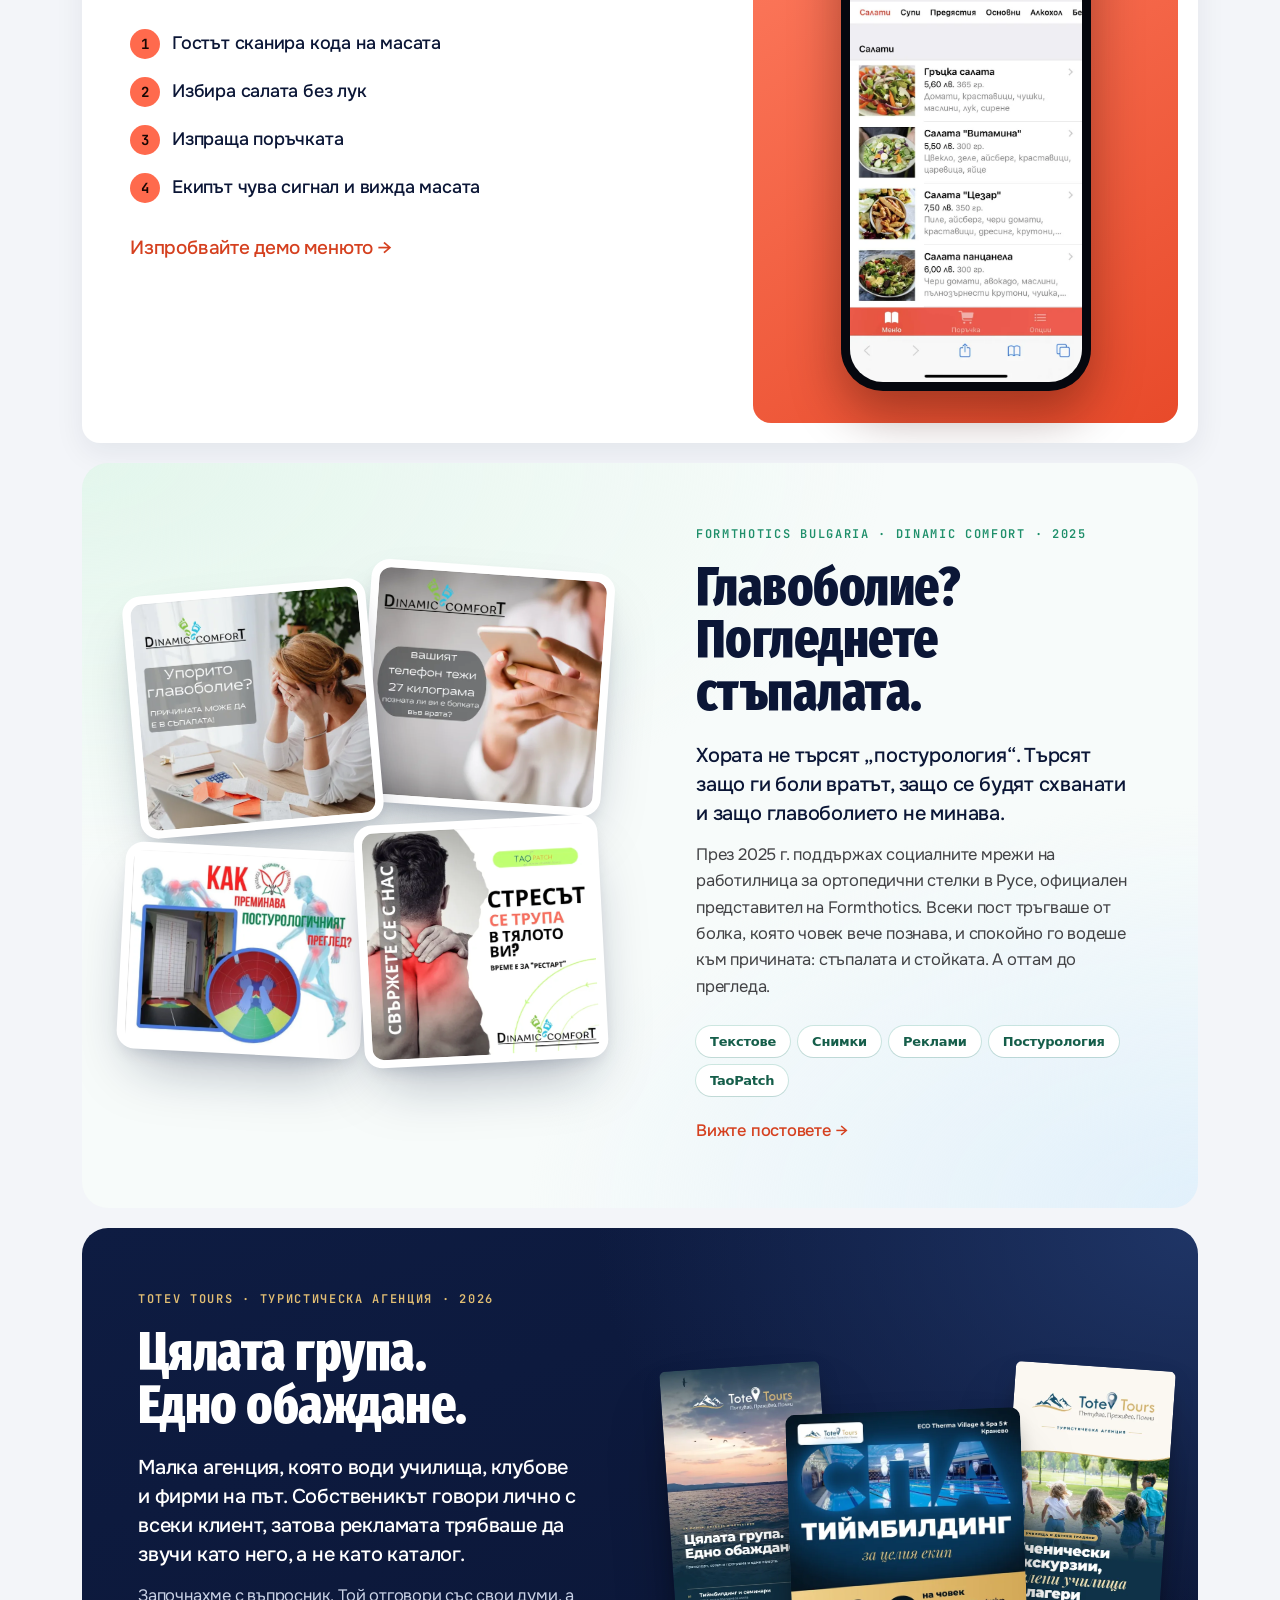
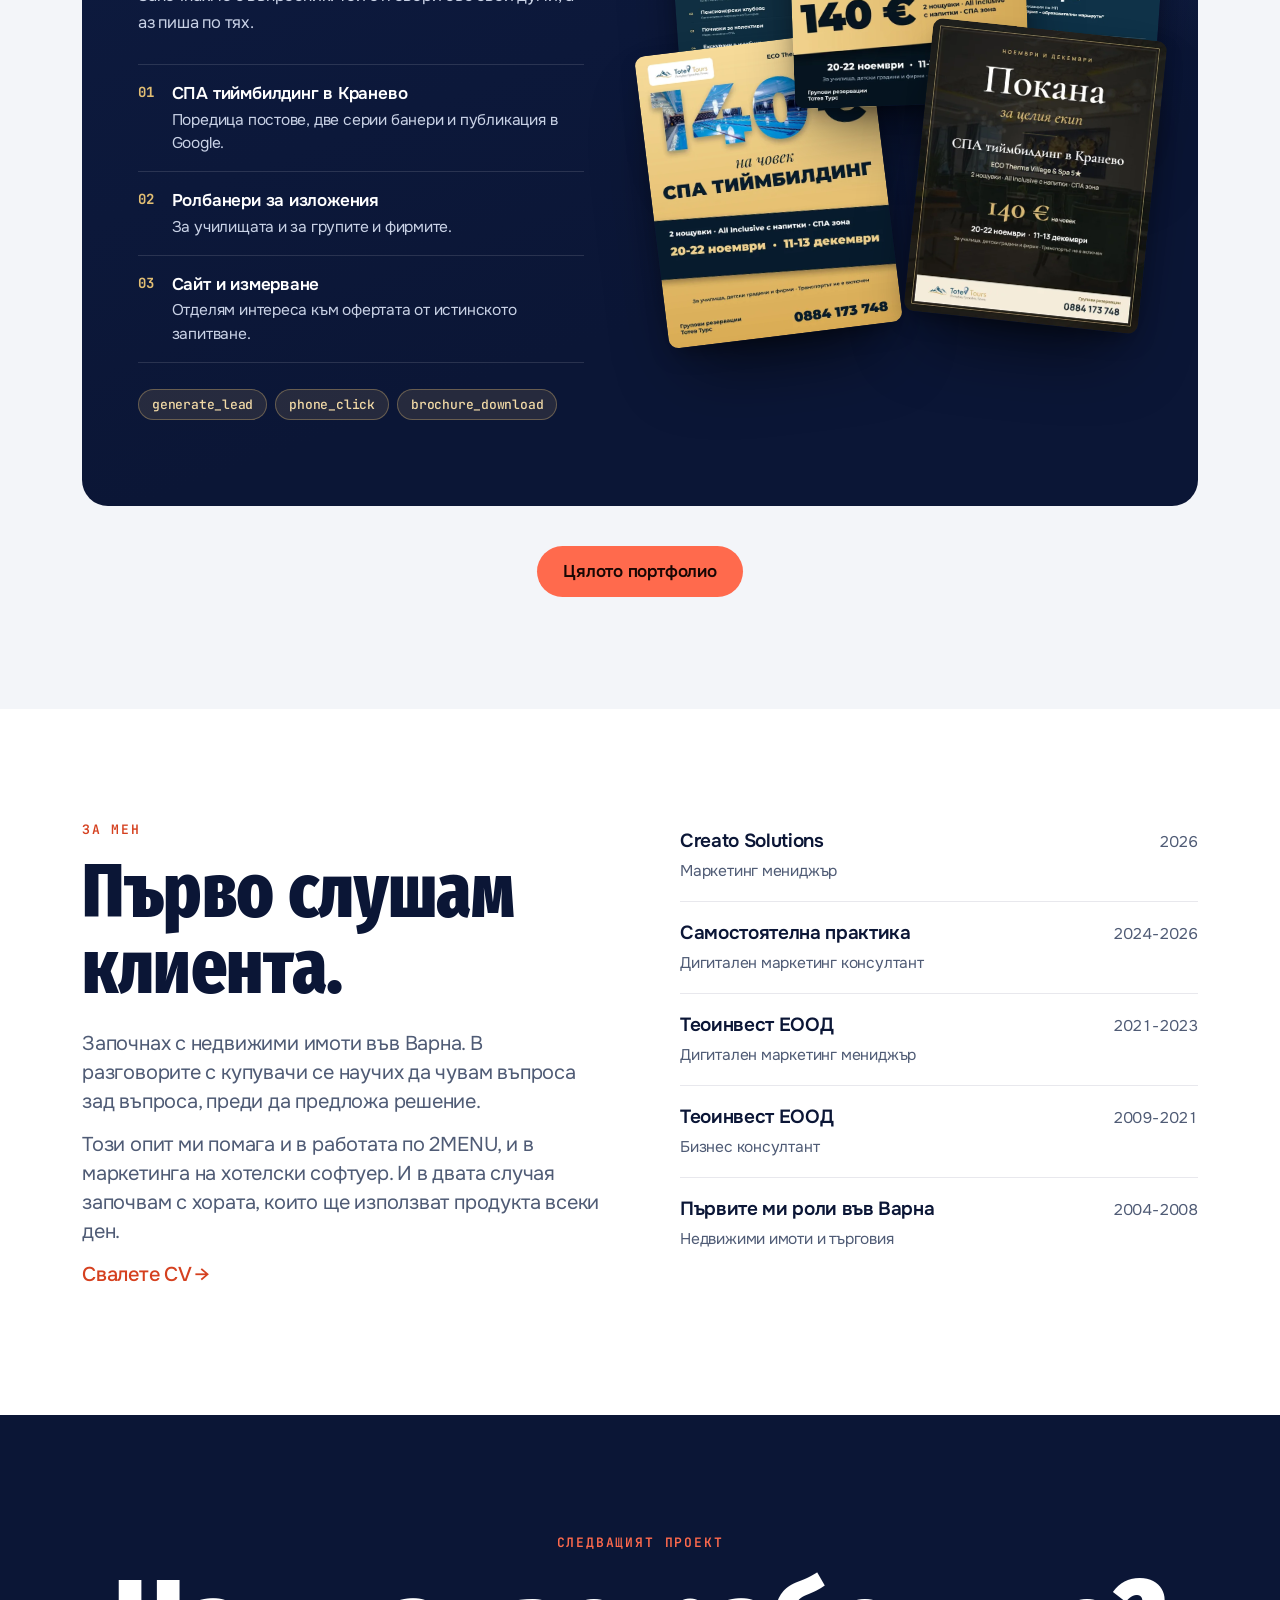
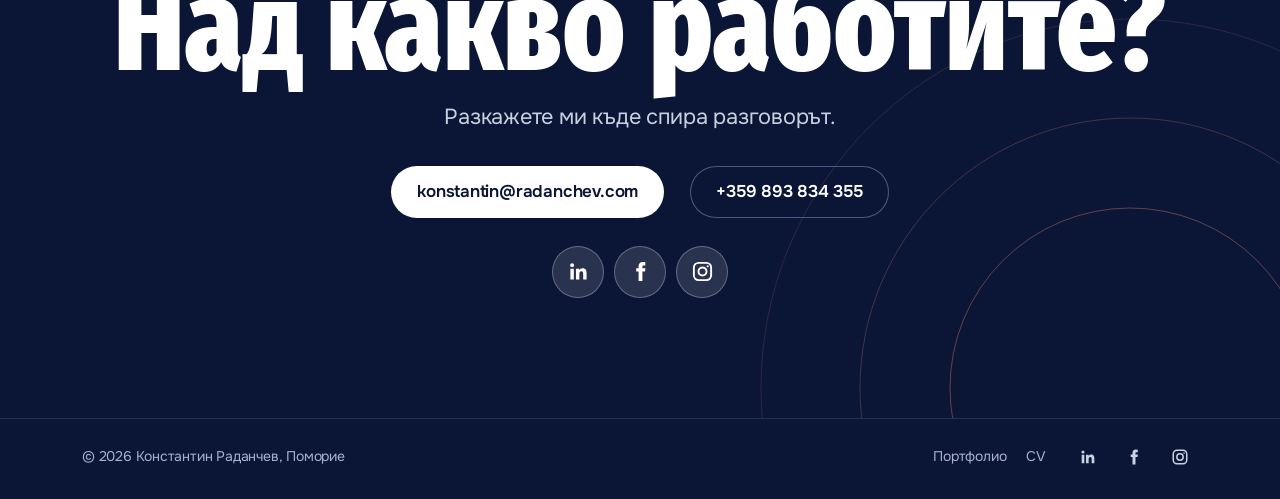
==== commit 9499ad49: "Нова версия на сайта и портфолио с 18 страници Добавени казуси Totev Tours и Formthotics/Dinamic Com" ====
--- a/index.html
+++ b/index.html
@@ -1,29 +1,42 @@
 <!DOCTYPE html>
 <html lang="bg">
 <head>
-<meta charset="utf-8">
-<meta name="robots" content="noindex,nofollow">
+<!-- Google Tag Manager -->
+<script>(function(w,d,s,l,i){w[l]=w[l]||[];w[l].push({'gtm.start':
+new Date().getTime(),event:'gtm.js'});var f=d.getElementsByTagName(s)[0],
+j=d.createElement(s),dl=l!='dataLayer'?'&l='+l:'';j.async=true;j.src=
+'https://www.googletagmanager.com/gtm.js?id='+i+dl;f.parentNode.insertBefore(j,f);
+})(window,document,'script','dataLayer','GTM-PM62FV69');</script>
+<!-- End Google Tag Manager -->
+
+<meta charset="utf-8"><meta name="robots" content="noindex, nofollow">
 <meta name="viewport" content="width=device-width, initial-scale=1, viewport-fit=cover">
 <meta name="theme-color" content="#F3F5F9">
 <title>Константин Раданчев | Дигитален маркетинг в Поморие</title>
 <meta name="description" content="Дигитален маркетинг за малки и средни фирми: SEO, Google и Facebook реклами, сайт, имейл, CRM и измерване на резултатите. Разкажете ми къде спира разговорът с клиента.">
 <meta name="author" content="Константин Раданчев">
+<link rel="canonical" href="https://radanchev.com/">
 <meta property="og:type" content="website">
 <meta property="og:locale" content="bg_BG">
 <meta property="og:title" content="Константин Раданчев | От първото търсене до разговора с клиента">
 <meta property="og:description" content="Дигитален маркетинг за фирми, чиито клиенти трудно ги намират или се колебаят преди запитването.">
 <meta property="og:url" content="https://radanchev.com/">
-<meta property="og:image" content="https://radanchev.com/og-image.jpg">
+<meta property="og:image" content="https://radanchev.com/assets/img/og-image.jpg">
 <meta property="og:image:width" content="1200"><meta property="og:image:height" content="630">
-<link rel="icon" href="favicon.svg" type="image/svg+xml">
-<link rel="stylesheet" href="style.css">
+<link rel="icon" href="assets/img/favicon.svg" type="image/svg+xml">
+<link rel="stylesheet" href="assets/style.css">
 <script type="application/ld+json">{"@context":"https://schema.org","@type":"Person","name":"Константин Раданчев","jobTitle":"Дигитален маркетинг консултант","url":"https://radanchev.com/","email":"mailto:konstantin@radanchev.com","telephone":"+359893834355","address":{"@type":"PostalAddress","addressLocality":"Поморие","addressCountry":"BG"},"sameAs":["https://www.linkedin.com/in/konstantin-radanchev","https://www.facebook.com/konstantin.radanchev","https://www.instagram.com/konstantinradanchev/"]}</script>
 </head>
 <body>
+<!-- Google Tag Manager (noscript) -->
+<noscript><iframe src="https://www.googletagmanager.com/ns.html?id=GTM-PM62FV69"
+height="0" width="0" style="display:none;visibility:hidden"></iframe></noscript>
+<!-- End Google Tag Manager (noscript) -->
+
 <a class="skip" href="#main">Към съдържанието</a>
 <header class="nav"><div class="wrap nav-in">
 <a class="brand" href="#top">Константин Раданчев</a>
-<nav aria-label="Основна навигация"><a href="#uslugi">Услуги</a><a href="#rabota">Работа</a><a href="#za-men">За мен</a><a href="portfolio.html">Портфолио</a></nav>
+<nav aria-label="Основна навигация"><a href="#uslugi">Услуги</a><a href="#rabota">Работа</a><a href="#za-men">За мен</a><a href="portfolio/">Портфолио</a></nav>
 <a class="btn sm" href="#kontakt">Контакт</a>
 </div></header>
 
@@ -33,18 +46,20 @@
 <p class="eb">Дигитален маркетинг</p>
 <h1>От първото търсене до разговора с клиента.</h1>
 <p class="lead">Ако клиентите трудно намират продукта ви или се колебаят преди запитването, разкажете ми къде спира разговорът.</p>
-<div class="acts"><a class="btn" href="#kontakt">Да поговорим</a><a class="tlink" href="portfolio.html">Вижте портфолиото <span class="ar" aria-hidden="true">→</span></a><div class="socs dk"><a href="https://www.linkedin.com/in/konstantin-radanchev" rel="noopener me" target="_blank" aria-label="LinkedIn"><svg viewBox="0 0 24 24" aria-hidden="true"><path fill="currentColor" d="M20.447 20.452h-3.554v-5.569c0-1.328-.027-3.037-1.852-3.037-1.853 0-2.136 1.445-2.136 2.939v5.667H9.351V9h3.414v1.561h.046c.477-.9 1.637-1.85 3.37-1.85 3.601 0 4.267 2.37 4.267 5.455v6.286zM5.337 7.433a2.062 2.062 0 1 1 0-4.124 2.062 2.062 0 0 1 0 4.124zM7.119 20.452H3.555V9h3.564v11.452z"/></svg></a><a href="https://www.facebook.com/konstantin.radanchev" rel="noopener me" target="_blank" aria-label="Facebook"><svg viewBox="0 0 24 24" aria-hidden="true"><path fill="currentColor" d="M14 8.5V6.8c0-.8.5-1 1-1h2V2.2L14.3 2C11.4 2 10 3.7 10 6.3v2.2H7.5V12H10v10h4V12h2.7l.5-3.5H14z"/></svg></a><a href="https://www.instagram.com/konstantinradanchev/" rel="noopener me" target="_blank" aria-label="Instagram"><svg viewBox="0 0 24 24" aria-hidden="true" fill="none" stroke="currentColor" stroke-width="2"><rect x="3" y="3" width="18" height="18" rx="5"/><circle cx="12" cy="12" r="4.2"/><circle cx="17.4" cy="6.6" r="1.1" fill="currentColor" stroke="none"/></svg></a></div></div>
+<div class="acts"><a class="btn" href="#kontakt">Да поговорим</a><a class="tlink" href="portfolio/">Вижте портфолиото <span class="ar" aria-hidden="true">→</span></a><div class="socs dk"><a href="https://www.linkedin.com/in/konstantin-radanchev" rel="noopener me" target="_blank" aria-label="LinkedIn"><svg viewBox="0 0 24 24" aria-hidden="true"><path fill="currentColor" d="M20.447 20.452h-3.554v-5.569c0-1.328-.027-3.037-1.852-3.037-1.853 0-2.136 1.445-2.136 2.939v5.667H9.351V9h3.414v1.561h.046c.477-.9 1.637-1.85 3.37-1.85 3.601 0 4.267 2.37 4.267 5.455v6.286zM5.337 7.433a2.062 2.062 0 1 1 0-4.124 2.062 2.062 0 0 1 0 4.124zM7.119 20.452H3.555V9h3.564v11.452z"/></svg></a><a href="https://www.facebook.com/konstantin.radanchev" rel="noopener me" target="_blank" aria-label="Facebook"><svg viewBox="0 0 24 24" aria-hidden="true"><path fill="currentColor" d="M14 8.5V6.8c0-.8.5-1 1-1h2V2.2L14.3 2C11.4 2 10 3.7 10 6.3v2.2H7.5V12H10v10h4V12h2.7l.5-3.5H14z"/></svg></a><a href="https://www.instagram.com/konstantinradanchev/" rel="noopener me" target="_blank" aria-label="Instagram"><svg viewBox="0 0 24 24" aria-hidden="true" fill="none" stroke="currentColor" stroke-width="2"><rect x="3" y="3" width="18" height="18" rx="5"/><circle cx="12" cy="12" r="4.2"/><circle cx="17.4" cy="6.6" r="1.1" fill="currentColor" stroke="none"/></svg></a></div></div>
 <dl class="facts"><div><dt>15+</dt><dd>години в маркетинга, продажбите и консултирането</dd></div><div><dt>+150%</dt><dd>органичен трафик за „Теоинвест“</dd></div></dl>
 </div></div>
-<figure class="hero-p"><img src="hero.webp" width="1240" height="1653" alt="Константин Раданчев" fetchpriority="high"></figure>
+<figure class="hero-p"><img src="assets/img/hero.webp" width="1240" height="1653" alt="Константин Раданчев" fetchpriority="high"></figure>
 </section>
 
 <section class="logos" aria-label="Фирми, с които съм работил"><div class="wrap lg-in">
-<img src="creato_w.png" alt="Creato Solutions" loading="lazy">
-<img src="2menu_w.png" alt="2MENU" loading="lazy">
-<img src="teoinvest_w.png" alt="Теоинвест" loading="lazy">
-<img src="totev_w.png" alt="Totev Tours" loading="lazy">
-<img src="foros_w.png" alt="Форос" loading="lazy">
+<img src="assets/img/creato_w.png" alt="Creato Solutions" loading="lazy">
+<img src="assets/img/2menu_w.png" alt="2MENU" loading="lazy">
+<img src="assets/img/teoinvest_w.png" alt="Теоинвест" loading="lazy">
+<img src="assets/img/totev_w.png" alt="Totev Tours" loading="lazy">
+<img src="assets/img/foros_w.png" alt="Форос" loading="lazy">
+<img src="assets/img/formthotics_w.png" alt="Formthotics Bulgaria" loading="lazy">
+<img src="assets/img/dinamic_w.png" alt="Dinamic Comfort" loading="lazy">
 </div></section>
 
 <section class="sec" id="uslugi"><div class="wrap">
@@ -62,21 +77,56 @@
 <h2 class="r">Избрана работа</h2>
 <article class="tile lead-t r">
 <div class="tx"><p class="sm">Теоинвест, недвижими имоти</p><h3>Как купувачите намират „Теоинвест“</h3><p class="res">+150%</p><p class="resl">органичен трафик</p><p>Отговарях за целия дигитален маркетинг на строителната фирма: SEO, рекламите в Google и Facebook, социалните мрежи и имейл кампаниите.</p><p><a class="tlink" href="https://teoinvest.com/bg" rel="noopener" target="_blank">Към сайта <span class="ar" aria-hidden="true">→</span></a></p></div>
-<a class="sh" href="https://teoinvest.com/bg" rel="noopener" target="_blank" aria-label="Сайтът на Теоинвест"><img src="teo_site.webp" width="1200" height="617" alt="" loading="lazy"></a>
+<a class="sh" href="https://teoinvest.com/bg" rel="noopener" target="_blank" aria-label="Сайтът на Теоинвест"><img src="assets/img/teo_site.webp" width="1200" height="617" alt="" loading="lazy"></a>
 </article>
 <article class="tile lead-t rev r">
-<a class="sh" href="https://creato.solutions/" rel="noopener" target="_blank" aria-label="Сайтът на Creato Solutions"><img src="creato_vision.webp" width="1200" height="750" alt="" loading="lazy"></a>
+<a class="sh" href="https://creato.solutions/" rel="noopener" target="_blank" aria-label="Сайтът на Creato Solutions"><img src="assets/img/creato_vision.webp" width="1200" height="750" alt="" loading="lazy"></a>
 <div class="tx"><p class="sm">Creato Solutions, хотелски софтуер</p><h3>Как един хотелиер избира софтуер</h3><p>Предложих началната страница да тръгва от работата на рецепцията. След примера идва поканата за персонална демонстрация.</p><p><a class="tlink" href="https://creato.solutions/" rel="noopener" target="_blank">Към сайта <span class="ar" aria-hidden="true">→</span></a></p></div>
 </article>
 <article class="tile menu r">
 <div class="tx"><p class="sm">2MENU, разработка и маркетинг</p><h3>От QR кода до поръчката</h3><p>Участвах в разработката и маркетинга на 2MENU. Една поръчка минава през четири стъпки:</p>
 <ol class="flow"><li><i>1</i>Гостът сканира кода на масата</li><li><i>2</i>Избира салата без лук</li><li><i>3</i>Изпраща поръчката</li><li><i>4</i>Екипът чува сигнал и вижда масата</li></ol>
 <p><a class="tlink" href="https://2menu.eu/demo" rel="noopener" target="_blank">Изпробвайте демо менюто <span class="ar" aria-hidden="true">→</span></a></p></div>
-<a class="ph-p" href="https://2menu.eu/demo" rel="noopener" target="_blank" aria-label="Демо менюто на 2MENU"><span class="ph"><img src="menu_phone.webp" width="640" height="1385" alt="Менюто на 2MENU в телефон" loading="lazy"></span></a>
+<a class="ph-p" href="https://2menu.eu/demo" rel="noopener" target="_blank" aria-label="Демо менюто на 2MENU"><span class="ph"><img src="assets/img/menu_phone.webp" width="640" height="1385" alt="Менюто на 2MENU в телефон" loading="lazy"></span></a>
 </article>
-<article class="tile dark r"><div class="tx"><p class="sm">Totev Tours, октомври 2026</p><h3>Кога едно запитване се брои?</h3><p>В плана за измерване разграничавам интереса към офертата от успешно изпратеното запитване. За всяко действие има отделно събитие и условие за проверка.</p></div>
-<table><thead><tr><th>Действие</th><th>Събитие в GA4</th></tr></thead><tbody><tr><td>Изпраща запитване</td><td><code>generate_lead</code></td></tr><tr><td>Избира телефонен номер</td><td><code>phone_click</code></td></tr><tr><td>Отваря брошура</td><td><code>brochure_download</code></td></tr></tbody></table></article>
-<p class="more r"><a class="btn" href="portfolio.html">Цялото портфолио</a></p>
+<article class="case case-dc r">
+<div class="stage-dc" aria-hidden="true">
+<figure class="post p1"><img src="assets/img/dc_head.webp" width="600" height="599" alt="" loading="lazy"></figure>
+<figure class="post p2"><img src="assets/img/dc_phone.webp" width="600" height="599" alt="" loading="lazy"></figure>
+<figure class="post p3"><img src="assets/img/dc_exam.webp" width="600" height="502" alt="" loading="lazy"></figure>
+<figure class="post p4"><img src="assets/img/dc_stress.webp" width="600" height="599" alt="" loading="lazy"></figure>
+</div>
+<div class="cx">
+<p class="kick">Formthotics Bulgaria · Dinamic Comfort · 2025</p>
+<h3 class="big">Главоболие? Погледнете стъпалата.</h3>
+<p class="lede">Хората не търсят „постурология“. Търсят защо ги боли вратът, защо се будят схванати и защо главоболието не минава.</p>
+<p>През 2025 г. поддържах социалните мрежи на работилница за ортопедични стелки в Русе, официален представител на Formthotics. Всеки пост тръгваше от болка, която човек вече познава, и спокойно го водеше към причината: стъпалата и стойката. А оттам до прегледа.</p>
+<ul class="chips"><li>Текстове</li><li>Снимки</li><li>Реклами</li><li>Постурология</li><li>TaoPatch</li></ul>
+<p><a class="tlink" href="https://www.facebook.com/Dinamic.Comfort" rel="noopener" target="_blank">Вижте постовете <span class="ar" aria-hidden="true">→</span></a></p>
+</div>
+</article>
+<article class="case case-tt r">
+<div class="cx">
+<p class="kick">Totev Tours · туристическа агенция · 2026</p>
+<h3 class="big">Цялата група. Едно обаждане.</h3>
+<p class="lede">Малка агенция, която води училища, клубове и фирми на път. Собственикът говори лично с всеки клиент, затова рекламата трябваше да звучи като него, а не като каталог.</p>
+<p>Започнахме с въпросник. Той отговори със свои думи, а аз пиша по тях.</p>
+<ol class="steps">
+<li><b>01</b><span><strong>СПА тиймбилдинг в Кранево</strong>Поредица постове, две серии банери и публикация в Google.</span></li>
+<li><b>02</b><span><strong>Ролбанери за изложения</strong>За училищата и за групите и фирмите.</span></li>
+<li><b>03</b><span><strong>Сайт и измерване</strong>Отделям интереса към офертата от истинското запитване.</span></li>
+</ol>
+<ul class="chips code"><li>generate_lead</li><li>phone_click</li><li>brochure_download</li></ul>
+</div>
+<div class="stage-tt" aria-hidden="true">
+<img class="roll r1" src="assets/img/tt_roll_groups.webp" width="440" height="1035" alt="" loading="lazy">
+<img class="roll r2" src="assets/img/tt_roll_school.webp" width="440" height="1035" alt="" loading="lazy">
+<img class="ban b1" src="assets/img/tt_spa.webp" width="600" height="750" alt="" loading="lazy">
+<img class="ban b2" src="assets/img/tt_price.webp" width="600" height="750" alt="" loading="lazy">
+<img class="ban b3" src="assets/img/tt_invite.webp" width="600" height="750" alt="" loading="lazy">
+</div>
+</article>
+<p class="more r"><a class="btn" href="portfolio/">Цялото портфолио</a></p>
 </div></section>
 
 <section class="sec" id="za-men"><div class="wrap ab">
@@ -102,7 +152,7 @@
 </div></section>
 </main>
 
-<footer class="ft"><div class="wrap ft-in"><span>© 2026 Константин Раданчев, Поморие</span><nav aria-label="Връзки"><a href="portfolio.html">Портфолио</a><a href="cv.pdf">CV</a></nav><div class="socs ftr"><a href="https://www.linkedin.com/in/konstantin-radanchev" rel="noopener me" target="_blank" aria-label="LinkedIn"><svg viewBox="0 0 24 24" aria-hidden="true"><path fill="currentColor" d="M20.447 20.452h-3.554v-5.569c0-1.328-.027-3.037-1.852-3.037-1.853 0-2.136 1.445-2.136 2.939v5.667H9.351V9h3.414v1.561h.046c.477-.9 1.637-1.85 3.37-1.85 3.601 0 4.267 2.37 4.267 5.455v6.286zM5.337 7.433a2.062 2.062 0 1 1 0-4.124 2.062 2.062 0 0 1 0 4.124zM7.119 20.452H3.555V9h3.564v11.452z"/></svg></a><a href="https://www.facebook.com/konstantin.radanchev" rel="noopener me" target="_blank" aria-label="Facebook"><svg viewBox="0 0 24 24" aria-hidden="true"><path fill="currentColor" d="M14 8.5V6.8c0-.8.5-1 1-1h2V2.2L14.3 2C11.4 2 10 3.7 10 6.3v2.2H7.5V12H10v10h4V12h2.7l.5-3.5H14z"/></svg></a><a href="https://www.instagram.com/konstantinradanchev/" rel="noopener me" target="_blank" aria-label="Instagram"><svg viewBox="0 0 24 24" aria-hidden="true" fill="none" stroke="currentColor" stroke-width="2"><rect x="3" y="3" width="18" height="18" rx="5"/><circle cx="12" cy="12" r="4.2"/><circle cx="17.4" cy="6.6" r="1.1" fill="currentColor" stroke="none"/></svg></a></div></div></footer>
-<script src="main.js" defer></script>
+<footer class="ft"><div class="wrap ft-in"><span>© 2026 Константин Раданчев, Поморие</span><nav aria-label="Връзки"><a href="portfolio/">Портфолио</a><a href="cv.pdf">CV</a></nav><div class="socs ftr"><a href="https://www.linkedin.com/in/konstantin-radanchev" rel="noopener me" target="_blank" aria-label="LinkedIn"><svg viewBox="0 0 24 24" aria-hidden="true"><path fill="currentColor" d="M20.447 20.452h-3.554v-5.569c0-1.328-.027-3.037-1.852-3.037-1.853 0-2.136 1.445-2.136 2.939v5.667H9.351V9h3.414v1.561h.046c.477-.9 1.637-1.85 3.37-1.85 3.601 0 4.267 2.37 4.267 5.455v6.286zM5.337 7.433a2.062 2.062 0 1 1 0-4.124 2.062 2.062 0 0 1 0 4.124zM7.119 20.452H3.555V9h3.564v11.452z"/></svg></a><a href="https://www.facebook.com/konstantin.radanchev" rel="noopener me" target="_blank" aria-label="Facebook"><svg viewBox="0 0 24 24" aria-hidden="true"><path fill="currentColor" d="M14 8.5V6.8c0-.8.5-1 1-1h2V2.2L14.3 2C11.4 2 10 3.7 10 6.3v2.2H7.5V12H10v10h4V12h2.7l.5-3.5H14z"/></svg></a><a href="https://www.instagram.com/konstantinradanchev/" rel="noopener me" target="_blank" aria-label="Instagram"><svg viewBox="0 0 24 24" aria-hidden="true" fill="none" stroke="currentColor" stroke-width="2"><rect x="3" y="3" width="18" height="18" rx="5"/><circle cx="12" cy="12" r="4.2"/><circle cx="17.4" cy="6.6" r="1.1" fill="currentColor" stroke="none"/></svg></a></div></div></footer>
+<script src="assets/main.js" defer></script>
 </body>
 </html>
--- a/assets/style.css
+++ b/assets/style.css
@@ -0,0 +1,228 @@
+@font-face{font-family:"Fira Sans Extra Condensed";src:url(fonts/fira-ec-800.woff2) format("woff2");font-weight:800;font-display:swap}
+@font-face{font-family:"JetBrains Mono";src:url(fonts/jetbrains.woff2) format("woff2");font-weight:100 800;font-display:swap}
+@font-face{font-family:"Onest";src:url(fonts/onest.woff2) format("woff2");font-weight:100 900;font-display:swap}
+:root{--ink:#0B1636;--mute:#4F5B75;--line:#D9DEE9;--bg:#F3F5F9;--white:#FFF;--accent:#D5401F;--coral:#FF6A4D;--ease:cubic-bezier(.2,.7,.2,1)}
+*{box-sizing:border-box;margin:0;padding:0}
+html{scroll-behavior:smooth;scroll-padding-top:60px;-webkit-text-size-adjust:100%}
+body{font-family:"Onest",system-ui,-apple-system,"Segoe UI",sans-serif;font-size:19px;line-height:1.5;color:var(--ink);background:var(--white);letter-spacing:-.011em;-webkit-font-smoothing:antialiased}
+img{display:block;max-width:100%;height:auto}a{color:inherit;text-decoration:none}ol,ul{list-style:none}
+.wrap{width:min(1180px,100%);margin:0 auto;padding:0 32px}
+.skip{position:fixed;left:-999px;top:8px;background:#fff;padding:8px 14px;z-index:60}.skip:focus{left:8px}
+:focus-visible{outline:2px solid var(--accent);outline-offset:3px}
+h1,h2,h3{font-weight:600;letter-spacing:-.03em;text-wrap:balance}
+h2{font-size:clamp(38px,5vw,64px);line-height:1.06}
+h3{font-size:clamp(26px,2.5vw,34px);line-height:1.12;letter-spacing:-.024em}
+.sm{font-size:15.5px;color:var(--mute);line-height:1.4}
+.tlink{color:var(--accent);font-weight:500}.tlink:hover{text-decoration:underline;text-underline-offset:3px}
+.ar{display:inline-block;transition:transform .2s}.tlink:hover .ar{transform:translateX(3px)}
+.btn{display:inline-block;background:var(--ink);color:#fff;font-weight:500;font-size:17px;padding:13px 26px;border-radius:99px;transition:background .2s,transform .2s var(--ease)}
+.btn:hover{background:#000;transform:scale(1.02)}.btn.sm{font-size:14px;padding:6px 15px}
+.btn.light{background:#fff;color:var(--ink)}.btn.light:hover{background:#E8E8ED}
+.btn.line{background:transparent;color:#fff;box-shadow:inset 0 0 0 1px #6E6E73}.btn.line:hover{background:rgba(255,255,255,.1)}
+/* nav */
+.nav{position:sticky;top:0;z-index:30;background:rgba(245,245,247,.8);-webkit-backdrop-filter:saturate(180%) blur(20px);backdrop-filter:saturate(180%) blur(20px);border-bottom:1px solid rgba(0,0,0,.08)}
+.nav-in{display:flex;align-items:center;height:52px;gap:30px;width:100%;max-width:none;padding:0 32px}
+.brand{font-weight:600;font-size:17px;letter-spacing:-.02em;margin-right:auto}
+.nav nav{display:flex;gap:26px;font-size:14px;color:#424245}.nav nav a:hover{color:#000}
+/* hero */
+.hero{display:grid;grid-template-columns:minmax(0,1.08fr) minmax(0,.92fr);background:var(--bg);min-height:min(calc(100vh - 53px),860px)}
+.hero-t{display:flex;align-items:center;justify-content:flex-end;padding:56px 72px 56px 32px}
+.hero-in{width:min(610px,100%)}
+.kick{font-size:19px;font-weight:600;color:var(--accent);margin-bottom:12px}
+h1{font-size:clamp(46px,5.6vw,80px);line-height:1.03;letter-spacing:-.038em;margin-bottom:22px}
+.lead{font-size:clamp(20px,1.7vw,23px);line-height:1.36;color:var(--mute)}
+.acts{display:flex;flex-wrap:wrap;align-items:center;gap:14px 26px;margin-top:30px}
+.facts{display:flex;gap:44px;margin-top:44px;padding-top:24px;border-top:1px solid var(--line)}
+.facts div{flex:1}.facts dt{font-size:40px;font-weight:600;letter-spacing:-.035em;line-height:1.1}
+.facts dd{font-size:15px;line-height:1.35;color:var(--mute);margin-top:4px}
+.hero-p{position:relative;min-height:100%;overflow:hidden;background:#A0A0A5}
+.hero-p img{position:absolute;inset:0;width:100%;height:100%;object-fit:cover;object-position:50% 8%}
+/* logos */
+.lg-in{display:flex;flex-wrap:wrap;justify-content:space-between;align-items:center;gap:24px 40px;padding-top:34px;padding-bottom:34px}
+.logos{border-bottom:1px solid #E8E8ED}
+.logos img{height:26px;width:auto;filter:brightness(0);opacity:.5}.logos img:nth-child(2){height:20px}.logos img:nth-child(3){height:32px}.logos img:nth-child(5){height:34px}
+/* sections */
+.sec{padding:112px 0}.alt{background:var(--bg)}
+.sec>.wrap>h2{margin-bottom:52px}
+.svc{display:grid;grid-template-columns:repeat(3,1fr);gap:20px}
+.svc li{background:var(--bg);border-radius:22px;padding:34px 32px;display:flex;flex-direction:column}
+.svc h3{margin-bottom:12px}.svc p{color:#424245}.svc .sm{margin-top:auto;padding-top:26px;color:var(--mute)}
+/* tiles */
+.tile{background:#fff;border-radius:26px;overflow:hidden}
+.tile .tx{padding:44px 44px 36px}
+.tile h3{margin:8px 0 12px}.tile .tx p:not(.sm){color:#424245}
+.lead-t{display:grid;grid-template-columns:minmax(0,5fr) minmax(0,7fr);align-items:center}
+.lead-t .tx{padding:48px}
+.res{font-size:clamp(64px,7.4vw,96px);font-weight:600;letter-spacing:-.045em;line-height:1;color:var(--accent)!important;margin-top:20px}
+.resl{font-size:19px;font-weight:500;color:var(--ink)!important;margin:4px 0 16px}
+.tx .tlink{display:inline-block;margin-top:14px}
+.tile .tx p .tlink{color:var(--accent)}
+.sh{display:block;overflow:hidden}.lead-t .sh{padding:32px 32px 32px 0}.lead-t .sh img{border-radius:12px;width:100%;box-shadow:0 8px 30px rgba(0,0,0,.14)}
+.pair{display:grid;grid-template-columns:1fr 1fr;gap:20px;margin-top:20px}
+.pair .tile{display:flex;flex-direction:column}
+.sh.pad{margin-top:auto;padding:0 44px}.sh.pad img{border-radius:12px 12px 0 0;box-shadow:0 8px 30px rgba(0,0,0,.14)}
+.red{background:#D63A2A;color:#fff}.tile.red .sm{color:#FFD9D2}.tile.red .tx p:not(.sm){color:#fff}
+.dark{background:var(--ink);color:#fff;display:grid;grid-template-columns:minmax(0,5fr) minmax(0,7fr);align-items:center;margin-top:20px}
+.tile.dark .sm{color:#A1A1A6}.tile.dark .tx p:not(.sm){color:#D2D2D7}
+table{width:100%;border-collapse:collapse;font-size:17px;margin-right:44px}
+.dark table{width:calc(100% - 44px)}
+th{text-align:left;font-weight:500;font-size:14px;color:#A1A1A6;padding:0 10px 10px 0;border-bottom:1px solid #424245}
+td{padding:15px 10px 15px 0;border-bottom:1px solid #333336}tr:last-child td{border-bottom:0}
+code{font:500 15.5px/1.3 ui-monospace,SFMono-Regular,Menlo,Consolas,monospace;color:#FF9F8A;overflow-wrap:anywhere}
+.more{margin-top:40px;text-align:center}
+/* about */
+.ab{display:grid;grid-template-columns:1fr 1fr;gap:80px;align-items:start}
+.ab h2{margin-bottom:24px}.ab p{color:#424245;margin-bottom:14px;max-width:30em;font-size:20px;line-height:1.45}
+.cv li{display:flex;justify-content:space-between;gap:20px;align-items:baseline;padding:17px 0;border-top:1px solid #E8E8ED}.cv li:first-child{border-top:0;padding-top:6px}
+.cv b{display:block;font-weight:600;font-size:19px;letter-spacing:-.018em}.cv span{font-size:15.5px;color:var(--mute)}
+.cv time{font-size:15.5px;color:var(--mute);white-space:nowrap;font-variant-numeric:tabular-nums}
+/* contact */
+.contact{background:var(--ink);color:#fff;padding:120px 0;text-align:center}
+.contact h2{font-size:clamp(46px,7.6vw,104px);letter-spacing:-.04em;margin-bottom:14px}
+.contact .lead{color:#A1A1A6;margin:0 auto}.contact .acts{justify-content:center;margin-top:34px}
+.ft{background:var(--ink);color:#A1A1A6;font-size:14px;border-top:1px solid #333336}
+.ft-in{display:flex;flex-wrap:wrap;justify-content:space-between;gap:8px 24px;padding-top:20px;padding-bottom:24px}
+.ft nav{display:flex;flex-wrap:wrap;gap:6px 20px}.ft a:hover{color:#fff}
+.js .r{opacity:0;transform:translateY(22px);transition:opacity .7s var(--ease),transform .7s var(--ease)}.js .r.on{opacity:1;transform:none}
+@media (max-width:1100px){.hero-t{padding:48px 40px 48px 32px}h1{font-size:clamp(44px,5.4vw,62px)}}
+@media (max-width:900px){
+ .wrap,.nav-in{padding-left:22px;padding-right:22px}.sec{padding:76px 0}.nav nav{display:none}
+ .hero{grid-template-columns:1fr;min-height:0}.hero-t{justify-content:flex-start;padding:44px 22px 36px}.hero-in{width:100%}
+ .hero-p{aspect-ratio:1/1.08;min-height:0}
+ .svc,.pair,.lead-t,.dark,.ab{grid-template-columns:1fr}.ab{gap:40px}
+ .lead-t .tx,.tile .tx{padding:32px 26px 24px}.lead-t .sh{padding:0 26px 28px}.sh.pad{padding:0 26px}
+ .dark table{width:calc(100% - 52px);margin:0 26px 26px}
+}
+@media (max-width:520px){
+ body{font-size:18px}.facts{gap:24px}.facts dt{font-size:34px}.acts .btn{width:100%;text-align:center}
+ .lg-in{justify-content:center;gap:20px 30px}.logos img{height:21px}.logos img:nth-child(2){height:16px}.logos img:nth-child(3){height:26px}.logos img:nth-child(5){height:28px}
+ table{font-size:15.5px}code{font-size:12.5px}.cv time{font-size:14px}
+}
+@media (prefers-reduced-motion:reduce){html{scroll-behavior:auto}*{transition:none!important}}
+@media (max-width:520px){thead{display:none}tr{display:block;padding:12px 0;border-bottom:1px solid #333336}tr:last-child{border-bottom:0}td{display:block;padding:1px 0;border:0}code{font-size:14px}}
+
+/* portfolio language */
+:root{--disp:"Fira Sans Extra Condensed","Arial Narrow",sans-serif}
+.eb{font:600 13px/1.3 "JetBrains Mono",ui-monospace,monospace;letter-spacing:.14em;text-transform:uppercase;color:var(--accent);margin-bottom:14px}
+.contact .eb{color:var(--coral)}
+h1,h2{font-family:var(--disp);font-weight:800;letter-spacing:-.005em}
+h1{font-size:clamp(58px,7.2vw,104px);line-height:.96}
+h2{font-size:clamp(46px,6vw,78px);line-height:.98}
+.sec>.wrap>h2{margin-bottom:46px}
+.lead,.ab p,.tile .tx p:not(.sm),.svc p{color:var(--mute)}
+.tlink{color:var(--accent)}
+.btn{background:var(--coral);color:#180704;font-weight:600}.btn:hover{background:#FF8468}
+.btn.light{background:#fff;color:var(--ink)}.btn.light:hover{background:#E6E9F0}
+.btn.line{box-shadow:inset 0 0 0 1px #4A5887}
+.brand{font-family:var(--disp);font-weight:800;font-size:23px;letter-spacing:0}
+.nav{background:rgba(243,245,249,.85)}.nav nav{color:var(--mute)}.nav nav a:hover{color:var(--ink)}
+.facts dt,.res{font-family:var(--disp);font-weight:800;letter-spacing:-.005em}
+.facts dt{font-size:54px;line-height:1;color:var(--accent)}
+.res{font-size:clamp(84px,9.4vw,128px);line-height:.92}
+.hero-t{padding-top:44px;padding-bottom:44px}.facts{margin-top:34px;padding-top:20px}
+/* socials */
+.socs{display:flex;gap:10px}.socs a{display:grid;place-items:center;width:44px;height:44px;border-radius:50%;transition:transform .2s,background .2s}
+.socs a:hover{transform:translateY(-2px)}.socs svg{width:20px;height:20px}
+.socs.dk{margin-top:24px}.socs.dk a{background:var(--ink);color:#fff}.socs.dk a:hover{background:var(--accent)}
+.socs.lt{justify-content:center;margin-top:28px}.socs.lt a{width:52px;height:52px;background:rgba(255,255,255,.12);color:#fff;box-shadow:inset 0 0 0 1px rgba(255,255,255,.28)}.socs.lt a:hover{background:var(--coral);color:#180704}.socs.lt svg{width:23px;height:23px}
+.socs.ftr a{width:36px;height:36px;color:#C9D0E0}.socs.ftr a:hover{color:#fff}.socs.ftr svg{width:18px;height:18px}
+.ft-in{align-items:center}.ft-in nav{margin-left:auto}
+/* route on services */
+.svc{position:relative;padding-top:40px}
+.svc:before{content:"";position:absolute;left:12px;right:12px;top:8px;height:2px;background:linear-gradient(90deg,#FFB199,var(--coral))}
+.svc li{position:relative;border-radius:18px}
+.svc li:before{content:"";position:absolute;left:12px;top:-40px;width:18px;height:18px;border-radius:50%;background:var(--coral);box-shadow:0 0 0 5px #FFD9D0}
+.st{font:600 13px "JetBrains Mono",monospace;letter-spacing:.14em;text-transform:uppercase;color:var(--accent);margin-bottom:10px}
+/* tiles */
+.tile{border-radius:18px;box-shadow:0 10px 30px rgba(11,22,54,.07);margin-top:20px}
+.lead-t.rev{grid-template-columns:minmax(0,7fr) minmax(0,5fr)}.lead-t.rev .sh{padding:32px 0 32px 32px}
+.lead-t .sh img{border-radius:14px;box-shadow:0 14px 34px rgba(11,22,54,.2)}
+.menu{display:grid;grid-template-columns:minmax(0,7fr) minmax(0,5fr);align-items:stretch}
+.menu .tx{padding:48px}
+.flow{margin:18px 0 8px}.flow li{display:flex;align-items:center;gap:12px;padding:9px 0;font-weight:500;font-size:18px;color:var(--ink)}
+.flow i{flex:none;width:30px;height:30px;border-radius:50%;background:var(--coral);color:#180704;font:700 14px/30px "JetBrains Mono",monospace;text-align:center}
+.ph-p{display:flex;align-items:center;justify-content:center;margin:20px;padding:30px 20px;border-radius:18px;background:linear-gradient(150deg,#FF7E62,#E84A2A)}
+.ph{display:block;width:250px;flex:none;background:#05070E;border-radius:42px;padding:9px;box-shadow:0 22px 50px rgba(50,10,0,.4)}
+.ph img{width:100%;height:auto;border-radius:33px}
+.dark{background:var(--ink)}.tile.dark .sm{color:#A7B3CD}.tile.dark .tx p:not(.sm){color:#D8DFEE}
+th{color:#A7B3CD;border-color:#2A3A68}td{border-color:#222F58}
+/* contact */
+.contact{position:relative;overflow:hidden;background:var(--ink)}.contact .wrap{position:relative}
+.rings{position:absolute;right:-300px;bottom:-420px;width:900px;height:900px;pointer-events:none}
+.contact h2{font-size:clamp(64px,10vw,150px);line-height:.96}.contact .lead{color:#C9D0E0}
+.ft{background:var(--ink);border-color:#222F58;color:#A7B3CD}
+@media (max-width:900px){
+ .svc{padding-top:0;padding-left:30px}.svc:before{left:8px;right:auto;top:8px;bottom:30px;width:2px;height:auto;background:linear-gradient(180deg,#FFB199,var(--coral))}
+ .svc li:before{left:-30px;top:6px}
+ .lead-t.rev,.menu{grid-template-columns:1fr}.lead-t.rev .sh{padding:26px 26px 0;order:0}.menu .tx{padding:32px 26px 20px}.ph-p{margin:0 14px 14px}
+}
+@media (max-width:520px){.facts dt{font-size:46px}.ph{width:220px;border-radius:38px}.ph img{border-radius:30px}.ft-in nav{margin-left:0}}
+h1{font-size:clamp(56px,6.3vw,90px)}
+.acts .socs{margin:0}.socs.dk a{width:42px;height:42px}
+.ab p.eb{font-size:13px;color:var(--accent);margin-bottom:14px}
+.ph-p{padding:32px 20px}
+@media (max-width:520px){.rings{display:none}.acts .socs{width:100%;justify-content:flex-start}}
+.contact h2{letter-spacing:0}
+
+/* case studies: Dinamic Comfort, Totev Tours */
+.case{position:relative;display:grid;grid-template-columns:minmax(0,6fr) minmax(0,6fr);align-items:center;gap:0;margin-top:20px;border-radius:26px;overflow:hidden}
+.case .cx{padding:64px 56px;position:relative;z-index:2}
+.case .kick{font:600 12px/1.3 "JetBrains Mono",ui-monospace,monospace;letter-spacing:.14em;text-transform:uppercase;margin-bottom:18px}
+.case .big{font-family:var(--disp);font-weight:800;font-size:clamp(36px,4.2vw,56px);line-height:.98;letter-spacing:-.01em;margin:0 0 22px}
+.case .lede{font-size:20px;line-height:1.45;font-weight:500;margin-bottom:14px}
+.case .cx>p:not(.kick):not(.lede){font-size:16.5px;line-height:1.6}
+.case .cx p+p{margin-top:12px}
+.chips{display:flex;flex-wrap:wrap;gap:8px;margin:26px 0 22px;padding:0;list-style:none}
+.chips li{font:600 13px/1 Inter,system-ui,sans-serif;padding:9px 14px;border-radius:999px}
+.chips.code li{font:500 13px/1 "JetBrains Mono",ui-monospace,monospace}
+/* Dinamic Comfort: light, fresh */
+.case-dc{background:radial-gradient(120% 90% at 0% 0%,#E3F6EC 0%,rgba(227,246,236,0) 60%),radial-gradient(100% 90% at 100% 100%,#E1F0FB 0%,rgba(225,240,251,0) 60%),#F7FBFA;grid-template-columns:minmax(0,6fr) minmax(0,6fr)}
+.case-dc .kick{color:#1E8F6A}
+.case-dc .big{color:var(--ink)}
+.case-dc .lede{color:var(--ink)}
+.case-dc .cx>p:not(.kick):not(.lede){color:#424245}
+.case-dc .chips li{background:#fff;color:#155E4A;box-shadow:0 1px 0 rgba(11,22,54,.06),0 0 0 1px rgba(30,143,106,.18)}
+.stage-dc{position:relative;height:540px;margin:20px 0 20px 28px}
+.stage-dc .post{position:absolute;margin:0;width:46%;background:#fff;padding:8px;border-radius:18px;box-shadow:0 30px 60px -20px rgba(11,22,54,.35),0 8px 18px -8px rgba(11,22,54,.18);transition:transform .5s var(--ease)}
+.stage-dc .post img{display:block;width:100%;height:auto;border-radius:12px}
+.stage-dc .p1{left:4%;top:4%;transform:rotate(-5deg);z-index:2}
+.stage-dc .p2{left:48%;top:0;transform:rotate(4deg);z-index:1}
+.stage-dc .p3{left:2%;top:52%;transform:rotate(3deg);z-index:3}
+.stage-dc .p4{left:47%;top:47%;transform:rotate(-3deg);z-index:4}
+.case-dc:hover .p1{transform:rotate(-7deg) translate(-6px,-6px)}.case-dc:hover .p2{transform:rotate(6deg) translate(6px,-6px)}
+.case-dc:hover .p3{transform:rotate(4deg) translate(-6px,6px)}.case-dc:hover .p4{transform:rotate(-4deg) translate(6px,6px)}
+/* Totev Tours: navy and gold, like the brand */
+.case-tt{background:radial-gradient(90% 80% at 100% 0%,#1F3566 0%,rgba(31,53,102,0) 60%),linear-gradient(160deg,#0E1C42 0%,#0B1636 70%);color:#fff}
+.case-tt .kick{color:#E2BE73}
+.case-tt .big{color:#fff}
+.case-tt .lede{color:#fff}
+.case-tt .cx>p:not(.kick):not(.lede){color:#C9D2E6}
+.steps{list-style:none;margin:28px 0 0;padding:0;border-top:1px solid rgba(255,255,255,.12)}
+.steps li{display:flex;gap:18px;padding:16px 0;border-bottom:1px solid rgba(255,255,255,.12)}
+.steps b{font:700 14px/1.6 "JetBrains Mono",ui-monospace,monospace;color:#E2BE73;flex:none}
+.steps span{color:#C9D2E6;font-size:15.5px;line-height:1.5}
+.steps strong{display:block;color:#fff;font-size:17px;font-weight:600;margin-bottom:2px}
+.case-tt .chips li{background:rgba(226,190,115,.12);color:#F1D9A6;box-shadow:inset 0 0 0 1px rgba(226,190,115,.35)}
+.stage-tt{position:relative;height:640px;margin-right:24px}
+.stage-tt img{position:absolute;display:block;height:auto;border-radius:10px;box-shadow:0 40px 70px -25px rgba(0,0,0,.65),0 10px 24px -10px rgba(0,0,0,.5);transition:transform .5s var(--ease)}
+.stage-tt .roll{width:30%;top:3%;border-radius:6px}
+.stage-tt .r1{left:6%;transform:rotate(-4deg)}
+.stage-tt .r2{right:2%;transform:rotate(4deg)}
+.stage-tt .ban{width:44%}
+.stage-tt .b1{left:28%;top:10%;z-index:3;transform:rotate(-2deg)}
+.stage-tt .b2{left:2%;top:46%;z-index:2;transform:rotate(-7deg)}
+.stage-tt .b3{left:52%;top:44%;z-index:4;transform:rotate(6deg)}
+.case-tt:hover .b1{transform:rotate(-1deg) translateY(-8px)}.case-tt:hover .b2{transform:rotate(-9deg) translateX(-8px)}.case-tt:hover .b3{transform:rotate(8deg) translateX(8px)}
+@media (max-width:900px){
+ .case,.case-dc{grid-template-columns:1fr}
+ .case .cx{padding:40px 28px 36px}
+ .case-dc .stage-dc{order:2}
+ .stage-dc{height:auto;margin:0 20px 32px;display:grid;grid-template-columns:1fr 1fr;gap:12px}
+ .stage-dc .post{position:static;width:auto;transform:none!important;padding:5px;border-radius:14px}
+ .stage-tt{height:120vw;max-height:620px;margin:0 16px 28px}
+}
+@media (max-width:520px){
+ .case .lede{font-size:18px}
+ .stage-tt .ban{width:52%}.stage-tt .b1{left:24%}.stage-tt .b3{left:46%}
+}
+@media (prefers-reduced-motion:reduce){.stage-dc .post,.stage-tt img{transition:none}}
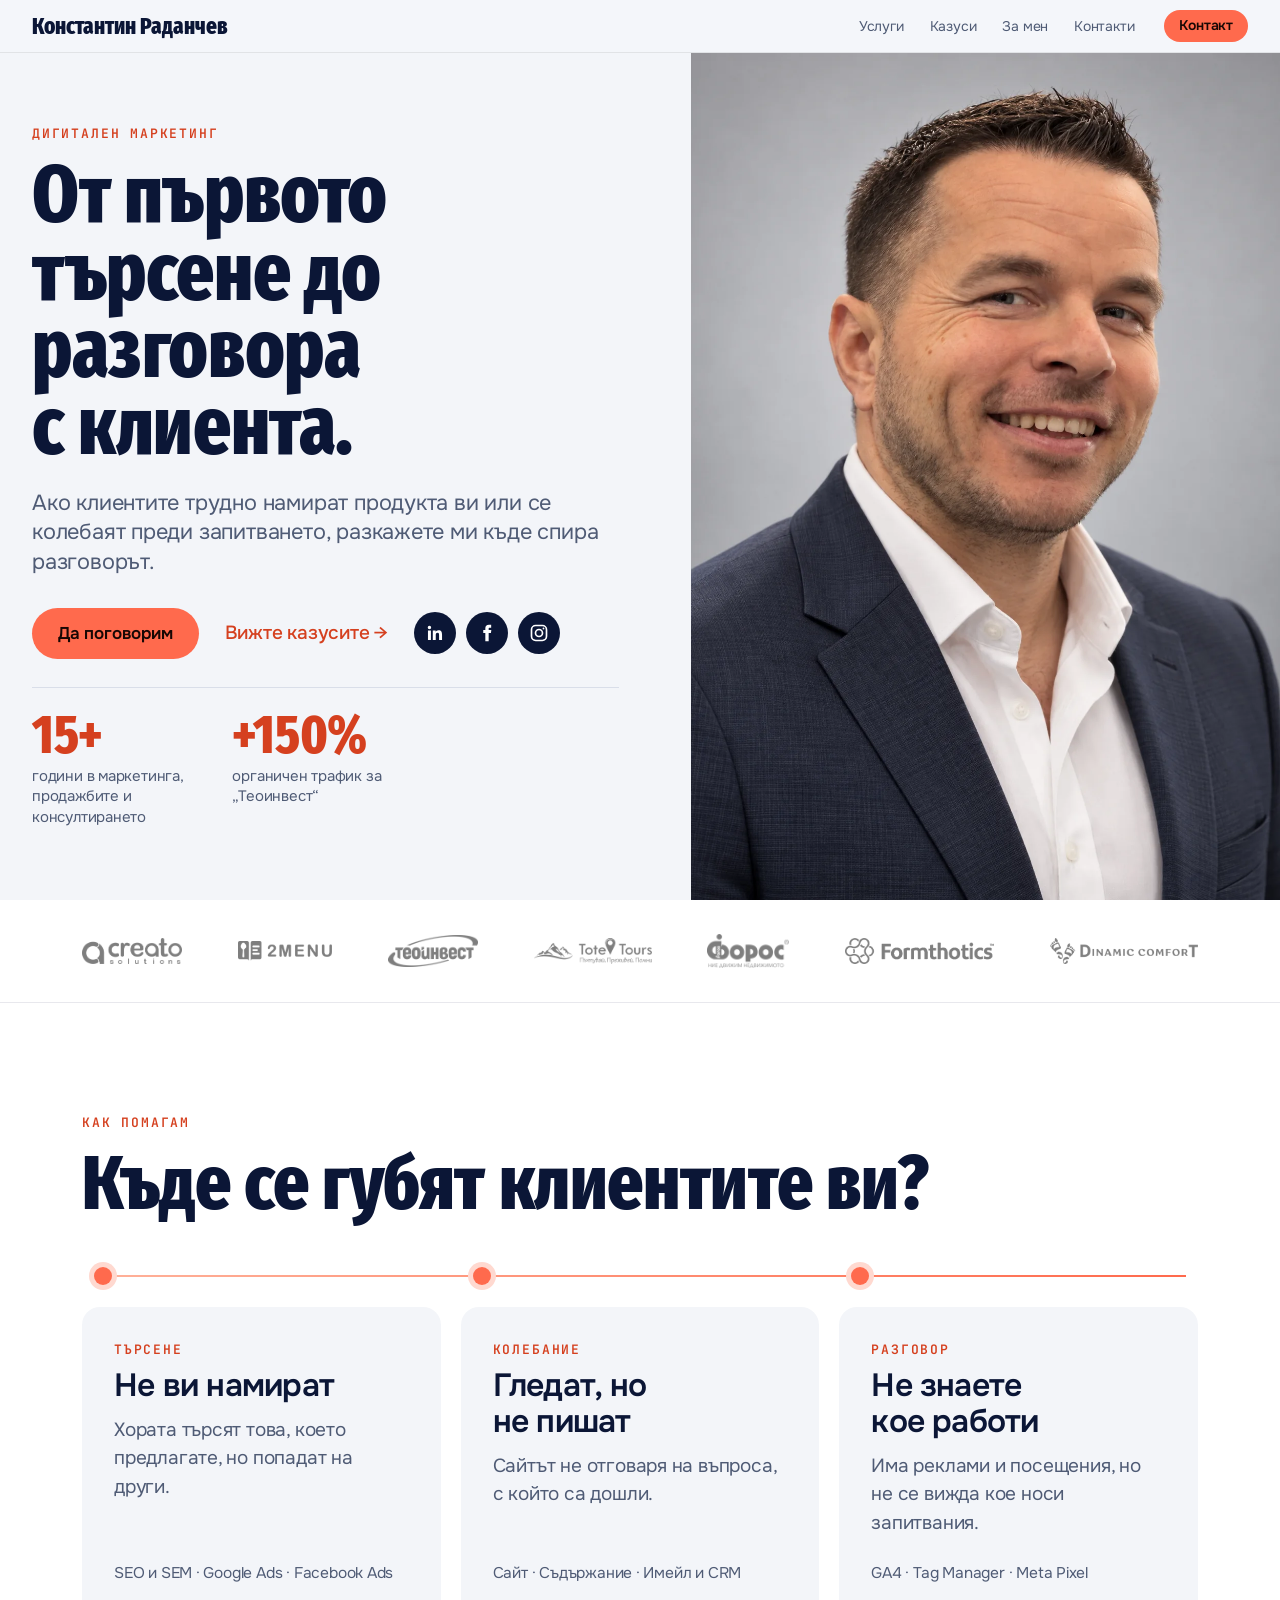
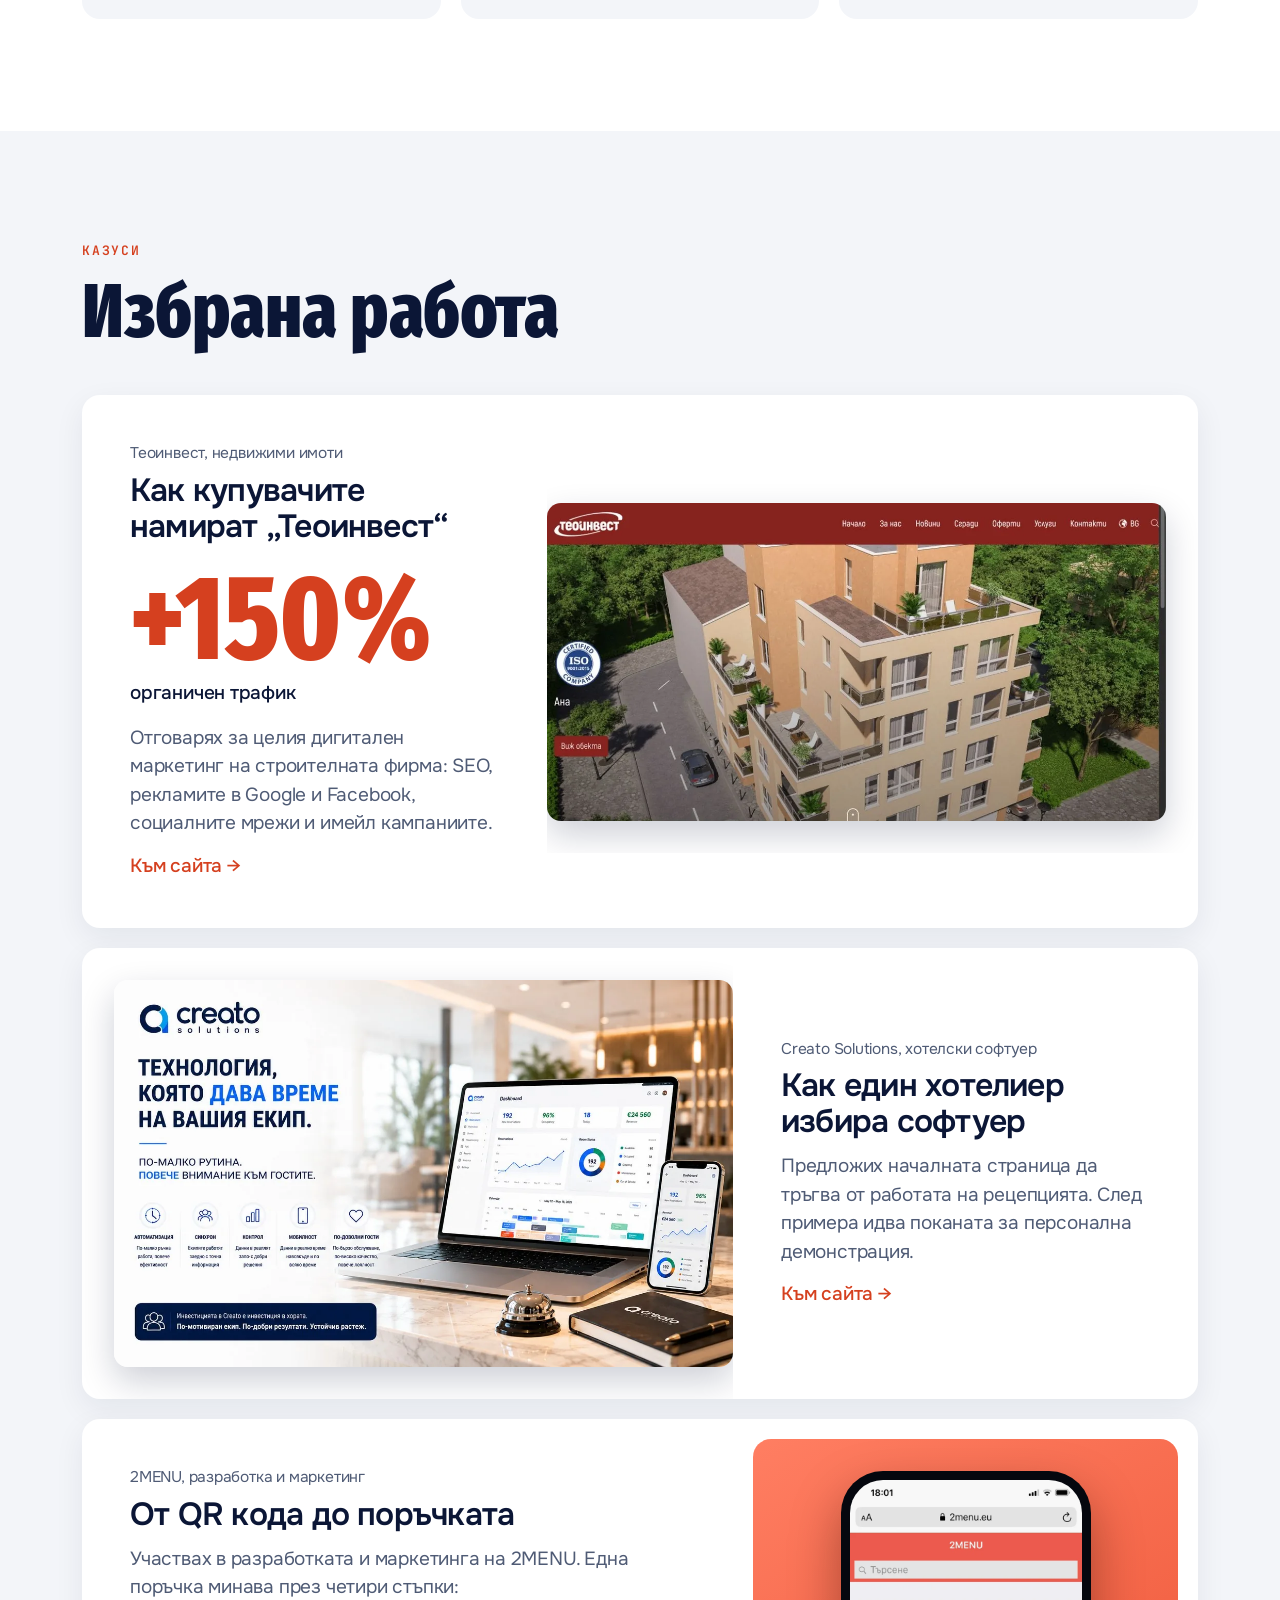
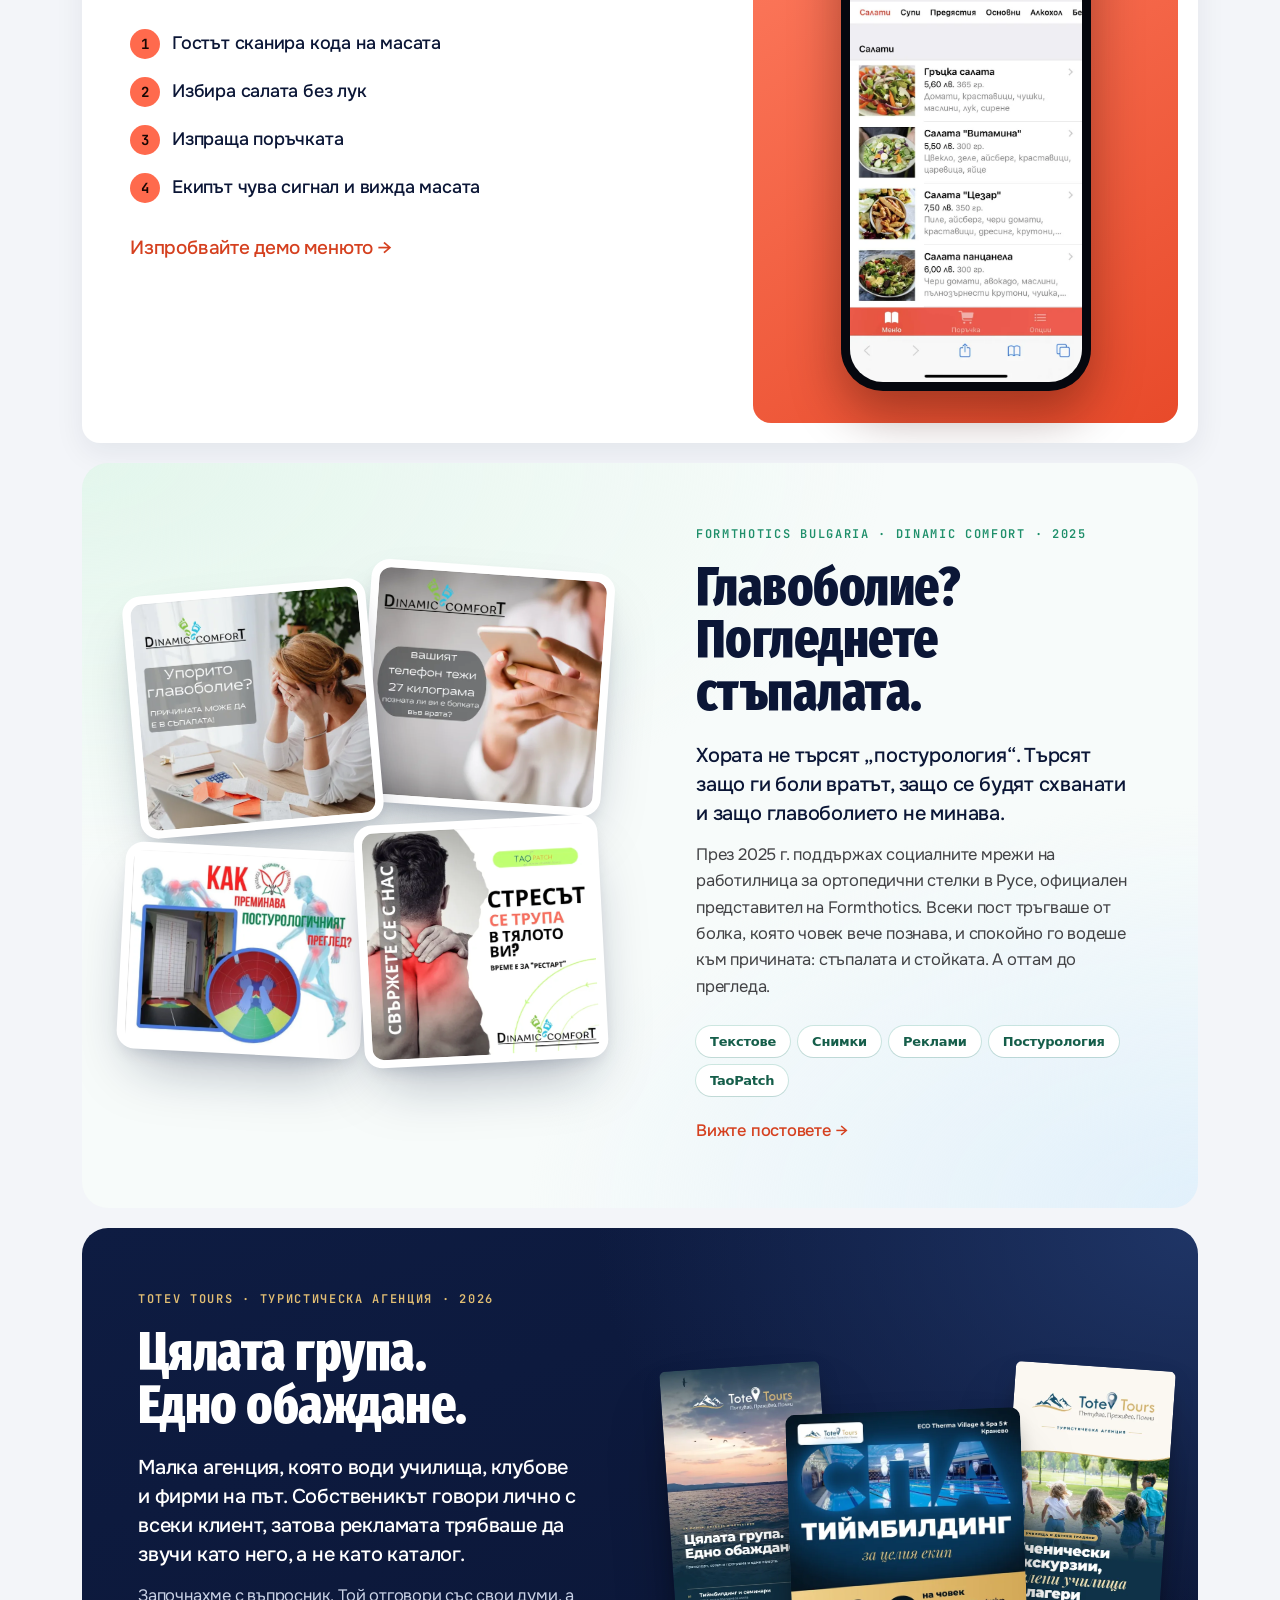
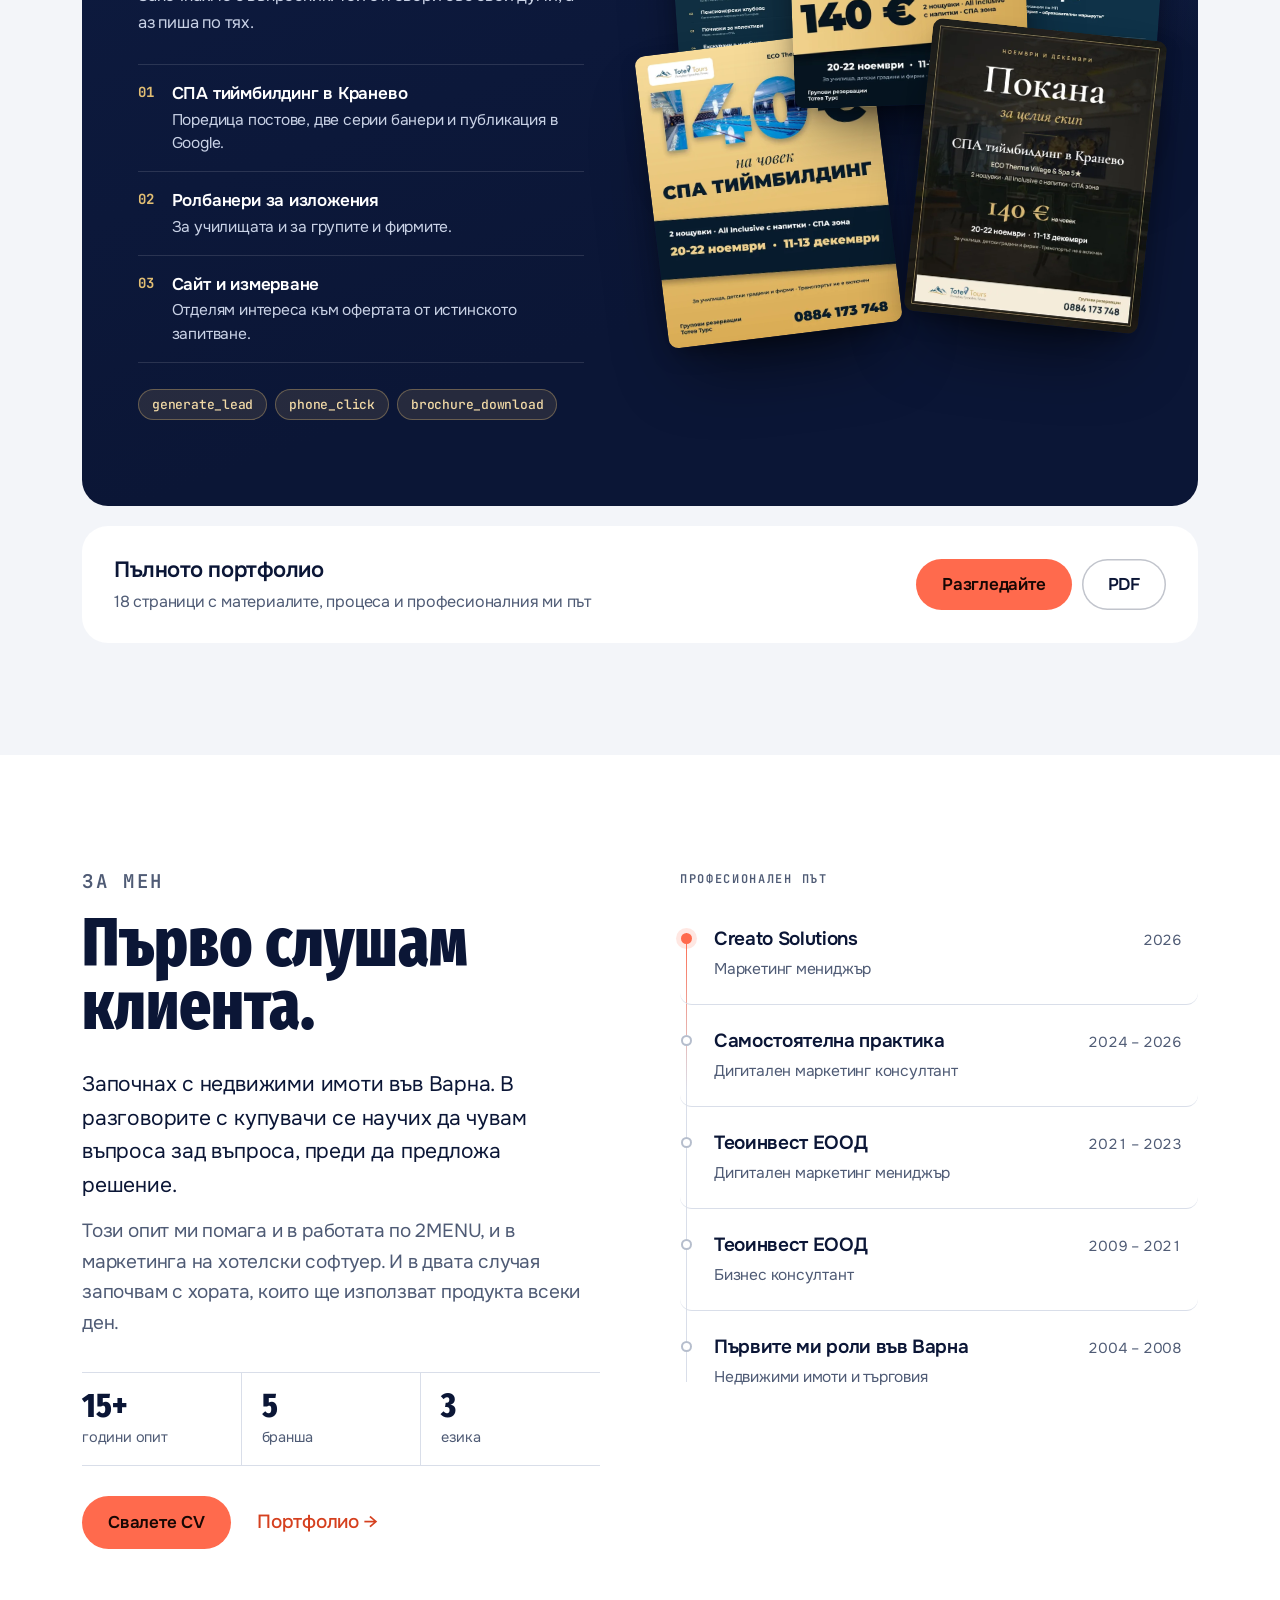
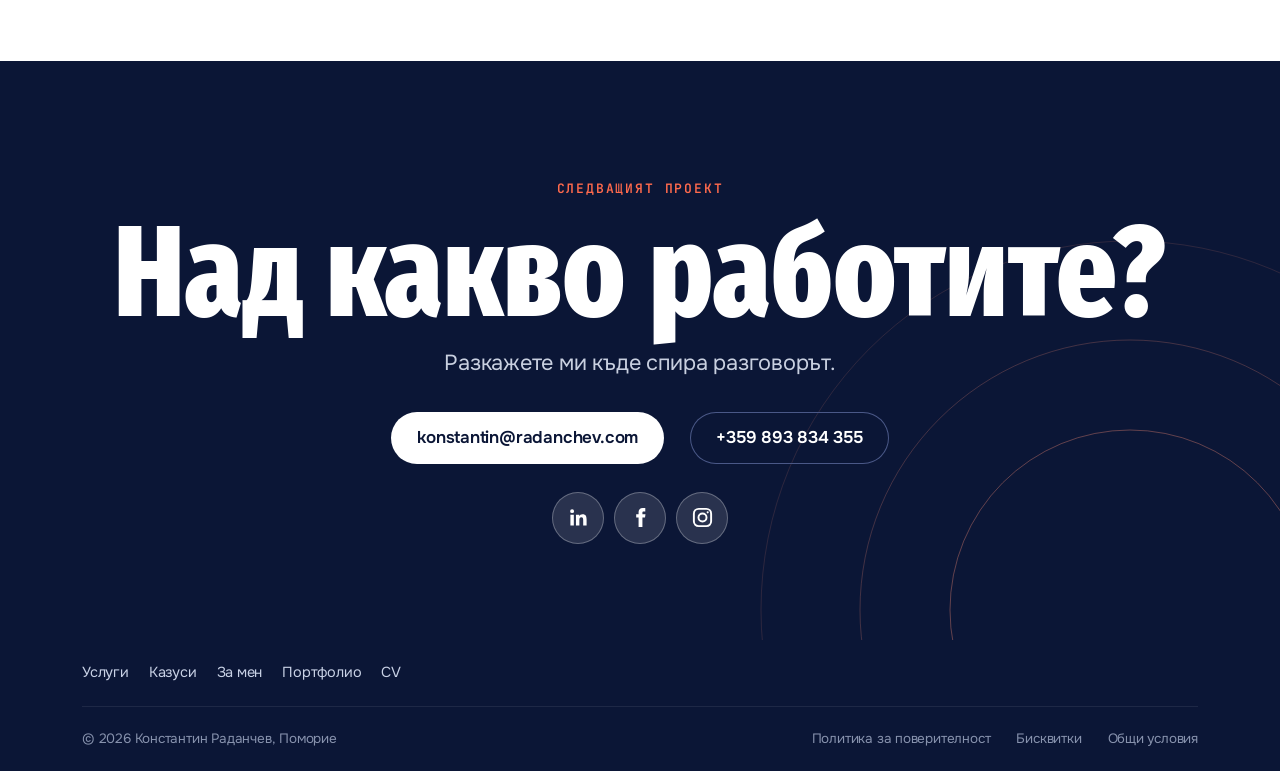
==== commit a96e12de: "Нова версия: КР фавиконка, За мен, футър, правни страници, ново CV Co-Authored-By: Claude Opus 5.5 <" ====
--- a/index.html
+++ b/index.html
@@ -12,7 +12,7 @@
 <meta charset="utf-8"><meta name="robots" content="noindex, nofollow">
 <meta name="viewport" content="width=device-width, initial-scale=1, viewport-fit=cover">
 <meta name="theme-color" content="#F3F5F9">
-<title>Константин Раданчев | Дигитален маркетинг в Поморие</title>
+<title>Константин Раданчев | Дигитален маркетинг консултант</title>
 <meta name="description" content="Дигитален маркетинг за малки и средни фирми: SEO, Google и Facebook реклами, сайт, имейл, CRM и измерване на резултатите. Разкажете ми къде спира разговорът с клиента.">
 <meta name="author" content="Константин Раданчев">
 <link rel="canonical" href="https://radanchev.com/">
@@ -23,9 +23,9 @@
 <meta property="og:url" content="https://radanchev.com/">
 <meta property="og:image" content="https://radanchev.com/assets/img/og-image.jpg">
 <meta property="og:image:width" content="1200"><meta property="og:image:height" content="630">
-<link rel="icon" href="assets/img/favicon.svg" type="image/svg+xml">
+<link rel="icon" href="favicon.ico" sizes="48x48"><link rel="icon" href="assets/img/favicon.svg" type="image/svg+xml"><link rel="apple-touch-icon" href="assets/img/apple-touch-icon.png"><link rel="manifest" href="site.webmanifest">
 <link rel="stylesheet" href="assets/style.css">
-<script type="application/ld+json">{"@context":"https://schema.org","@type":"Person","name":"Константин Раданчев","jobTitle":"Дигитален маркетинг консултант","url":"https://radanchev.com/","email":"mailto:konstantin@radanchev.com","telephone":"+359893834355","address":{"@type":"PostalAddress","addressLocality":"Поморие","addressCountry":"BG"},"sameAs":["https://www.linkedin.com/in/konstantin-radanchev","https://www.facebook.com/konstantin.radanchev","https://www.instagram.com/konstantinradanchev/"]}</script>
+<script type="application/ld+json">{"@context":"https://schema.org","@graph":[{"@type":"Person","name":"Константин Раданчев","jobTitle":"Дигитален маркетинг консултант","url":"https://radanchev.com/","email":"mailto:konstantin@radanchev.com","telephone":"+359893834355","address":{"@type":"PostalAddress","addressLocality":"Поморие","addressCountry":"BG"},"areaServed":{"@type":"Country","name":"България"},"sameAs":["https://www.linkedin.com/in/konstantin-radanchev","https://www.facebook.com/konstantin.radanchev","https://www.instagram.com/konstantinradanchev/"],"@id":"https://radanchev.com/#person"},{"@type":"ProfessionalService","@id":"https://radanchev.com/#service","name":"Константин Раданчев, дигитален маркетинг","url":"https://radanchev.com/","image":"https://radanchev.com/assets/img/og-image.jpg","email":"konstantin@radanchev.com","telephone":"+359893834355","address":{"@type":"PostalAddress","addressLocality":"Поморие","addressCountry":"BG"},"areaServed":{"@type":"Country","name":"България"},"founder":{"@id":"https://radanchev.com/#person"}}]}</script>
 </head>
 <body>
 <!-- Google Tag Manager (noscript) -->
@@ -36,7 +36,7 @@
 <a class="skip" href="#main">Към съдържанието</a>
 <header class="nav"><div class="wrap nav-in">
 <a class="brand" href="#top">Константин Раданчев</a>
-<nav aria-label="Основна навигация"><a href="#uslugi">Услуги</a><a href="#rabota">Работа</a><a href="#za-men">За мен</a><a href="portfolio/">Портфолио</a></nav>
+<nav aria-label="Основна навигация"><a href="#uslugi">Услуги</a><a href="#rabota">Казуси</a><a href="#za-men">За мен</a><a href="#kontakt">Контакти</a></nav>
 <a class="btn sm" href="#kontakt">Контакт</a>
 </div></header>
 
@@ -46,7 +46,7 @@
 <p class="eb">Дигитален маркетинг</p>
 <h1>От първото търсене до разговора с клиента.</h1>
 <p class="lead">Ако клиентите трудно намират продукта ви или се колебаят преди запитването, разкажете ми къде спира разговорът.</p>
-<div class="acts"><a class="btn" href="#kontakt">Да поговорим</a><a class="tlink" href="portfolio/">Вижте портфолиото <span class="ar" aria-hidden="true">→</span></a><div class="socs dk"><a href="https://www.linkedin.com/in/konstantin-radanchev" rel="noopener me" target="_blank" aria-label="LinkedIn"><svg viewBox="0 0 24 24" aria-hidden="true"><path fill="currentColor" d="M20.447 20.452h-3.554v-5.569c0-1.328-.027-3.037-1.852-3.037-1.853 0-2.136 1.445-2.136 2.939v5.667H9.351V9h3.414v1.561h.046c.477-.9 1.637-1.85 3.37-1.85 3.601 0 4.267 2.37 4.267 5.455v6.286zM5.337 7.433a2.062 2.062 0 1 1 0-4.124 2.062 2.062 0 0 1 0 4.124zM7.119 20.452H3.555V9h3.564v11.452z"/></svg></a><a href="https://www.facebook.com/konstantin.radanchev" rel="noopener me" target="_blank" aria-label="Facebook"><svg viewBox="0 0 24 24" aria-hidden="true"><path fill="currentColor" d="M14 8.5V6.8c0-.8.5-1 1-1h2V2.2L14.3 2C11.4 2 10 3.7 10 6.3v2.2H7.5V12H10v10h4V12h2.7l.5-3.5H14z"/></svg></a><a href="https://www.instagram.com/konstantinradanchev/" rel="noopener me" target="_blank" aria-label="Instagram"><svg viewBox="0 0 24 24" aria-hidden="true" fill="none" stroke="currentColor" stroke-width="2"><rect x="3" y="3" width="18" height="18" rx="5"/><circle cx="12" cy="12" r="4.2"/><circle cx="17.4" cy="6.6" r="1.1" fill="currentColor" stroke="none"/></svg></a></div></div>
+<div class="acts"><a class="btn" href="#kontakt">Да поговорим</a><a class="tlink" href="#rabota">Вижте казусите <span class="ar" aria-hidden="true">→</span></a><div class="socs dk"><a href="https://www.linkedin.com/in/konstantin-radanchev" rel="noopener me" target="_blank" aria-label="LinkedIn"><svg viewBox="0 0 24 24" aria-hidden="true"><path fill="currentColor" d="M20.447 20.452h-3.554v-5.569c0-1.328-.027-3.037-1.852-3.037-1.853 0-2.136 1.445-2.136 2.939v5.667H9.351V9h3.414v1.561h.046c.477-.9 1.637-1.85 3.37-1.85 3.601 0 4.267 2.37 4.267 5.455v6.286zM5.337 7.433a2.062 2.062 0 1 1 0-4.124 2.062 2.062 0 0 1 0 4.124zM7.119 20.452H3.555V9h3.564v11.452z"/></svg></a><a href="https://www.facebook.com/konstantin.radanchev" rel="noopener me" target="_blank" aria-label="Facebook"><svg viewBox="0 0 24 24" aria-hidden="true"><path fill="currentColor" d="M14 8.5V6.8c0-.8.5-1 1-1h2V2.2L14.3 2C11.4 2 10 3.7 10 6.3v2.2H7.5V12H10v10h4V12h2.7l.5-3.5H14z"/></svg></a><a href="https://www.instagram.com/konstantinradanchev/" rel="noopener me" target="_blank" aria-label="Instagram"><svg viewBox="0 0 24 24" aria-hidden="true" fill="none" stroke="currentColor" stroke-width="2"><rect x="3" y="3" width="18" height="18" rx="5"/><circle cx="12" cy="12" r="4.2"/><circle cx="17.4" cy="6.6" r="1.1" fill="currentColor" stroke="none"/></svg></a></div></div>
 <dl class="facts"><div><dt>15+</dt><dd>години в маркетинга, продажбите и консултирането</dd></div><div><dt>+150%</dt><dd>органичен трафик за „Теоинвест“</dd></div></dl>
 </div></div>
 <figure class="hero-p"><img src="assets/img/hero.webp" width="1240" height="1653" alt="Константин Раданчев" fetchpriority="high"></figure>
@@ -73,7 +73,7 @@
 </div></section>
 
 <section class="sec alt" id="rabota"><div class="wrap">
-<p class="eb d r">Портфолио</p>
+<p class="eb d r">Казуси</p>
 <h2 class="r">Избрана работа</h2>
 <article class="tile lead-t r">
 <div class="tx"><p class="sm">Теоинвест, недвижими имоти</p><h3>Как купувачите намират „Теоинвест“</h3><p class="res">+150%</p><p class="resl">органичен трафик</p><p>Отговарях за целия дигитален маркетинг на строителната фирма: SEO, рекламите в Google и Facebook, социалните мрежи и имейл кампаниите.</p><p><a class="tlink" href="https://teoinvest.com/bg" rel="noopener" target="_blank">Към сайта <span class="ar" aria-hidden="true">→</span></a></p></div>
@@ -126,21 +126,28 @@
 <img class="ban b3" src="assets/img/tt_invite.webp" width="600" height="750" alt="" loading="lazy">
 </div>
 </article>
-<p class="more r"><a class="btn" href="portfolio/">Цялото портфолио</a></p>
+<div class="more pf-cta r"><div><b>Пълното портфолио</b><span>18 страници с материалите, процеса и професионалния ми път</span></div><p><a class="btn" href="portfolio/">Разгледайте</a><a class="btn line-d" href="portfolio/Konstantin_Radanchev_Portfolio_2026.pdf" download>PDF</a></p></div>
 </div></section>
 
-<section class="sec" id="za-men"><div class="wrap ab">
-<div class="r"><p class="eb d">За мен</p><h2>Първо слушам клиента.</h2>
-<p>Започнах с недвижими имоти във Варна. В разговорите с купувачи се научих да чувам въпроса зад въпроса, преди да предложа решение.</p>
+<section class="sec ab4" id="za-men"><div class="wrap ab4-g">
+<div class="ab4-l r">
+<p class="eb d">За мен</p>
+<h2>Първо слушам<br>клиента.</h2>
+<p class="ab4-lead">Започнах с недвижими имоти във Варна. В разговорите с купувачи се научих да чувам въпроса зад въпроса, преди да предложа решение.</p>
 <p>Този опит ми помага и в работата по 2MENU, и в маркетинга на хотелски софтуер. И в двата случая започвам с хората, които ще използват продукта всеки ден.</p>
-<p><a class="tlink" href="cv.pdf">Свалете CV <span class="ar" aria-hidden="true">→</span></a></p></div>
-<ol class="cv r" aria-label="Професионален път">
-<li><div><b>Creato Solutions</b><span>Маркетинг мениджър</span></div><time>2026</time></li>
-<li><div><b>Самостоятелна практика</b><span>Дигитален маркетинг консултант</span></div><time>2024-2026</time></li>
-<li><div><b>Теоинвест ЕООД</b><span>Дигитален маркетинг мениджър</span></div><time>2021-2023</time></li>
-<li><div><b>Теоинвест ЕООД</b><span>Бизнес консултант</span></div><time>2009-2021</time></li>
-<li><div><b>Първите ми роли във Варна</b><span>Недвижими имоти и търговия</span></div><time>2004-2008</time></li>
+<ul class="ab4-facts"><li><b>15+</b>години опит</li><li><b>5</b>бранша</li><li><b>3</b>езика</li></ul>
+<p class="ab4-acts"><a class="btn" href="cv.pdf">Свалете CV</a><a class="tlink" href="portfolio/">Портфолио <span class="ar" aria-hidden="true">→</span></a></p>
+</div>
+<div class="ab4-r r">
+<p class="ab4-cap">Професионален път</p>
+<ol class="ab4-tl">
+<li class="now"><div><b>Creato Solutions</b><span>Маркетинг мениджър</span></div><time>2026</time></li>
+<li><div><b>Самостоятелна практика</b><span>Дигитален маркетинг консултант</span></div><time>2024 – 2026</time></li>
+<li><div><b>Теоинвест ЕООД</b><span>Дигитален маркетинг мениджър</span></div><time>2021 – 2023</time></li>
+<li><div><b>Теоинвест ЕООД</b><span>Бизнес консултант</span></div><time>2009 – 2021</time></li>
+<li><div><b>Първите ми роли във Варна</b><span>Недвижими имоти и търговия</span></div><time>2004 – 2008</time></li>
 </ol>
+</div>
 </div></section>
 
 <section class="contact" id="kontakt"><svg class="rings" viewBox="0 0 1000 1000" fill="none" aria-hidden="true"><g stroke="#FF8E75"><circle cx="500" cy="500" r="200" opacity=".4"/><circle cx="500" cy="500" r="300" opacity=".26"/><circle cx="500" cy="500" r="410" opacity=".16"/></g></svg><div class="wrap">
@@ -152,7 +159,10 @@
 </div></section>
 </main>
 
-<footer class="ft"><div class="wrap ft-in"><span>© 2026 Константин Раданчев, Поморие</span><nav aria-label="Връзки"><a href="portfolio/">Портфолио</a><a href="cv.pdf">CV</a></nav><div class="socs ftr"><a href="https://www.linkedin.com/in/konstantin-radanchev" rel="noopener me" target="_blank" aria-label="LinkedIn"><svg viewBox="0 0 24 24" aria-hidden="true"><path fill="currentColor" d="M20.447 20.452h-3.554v-5.569c0-1.328-.027-3.037-1.852-3.037-1.853 0-2.136 1.445-2.136 2.939v5.667H9.351V9h3.414v1.561h.046c.477-.9 1.637-1.85 3.37-1.85 3.601 0 4.267 2.37 4.267 5.455v6.286zM5.337 7.433a2.062 2.062 0 1 1 0-4.124 2.062 2.062 0 0 1 0 4.124zM7.119 20.452H3.555V9h3.564v11.452z"/></svg></a><a href="https://www.facebook.com/konstantin.radanchev" rel="noopener me" target="_blank" aria-label="Facebook"><svg viewBox="0 0 24 24" aria-hidden="true"><path fill="currentColor" d="M14 8.5V6.8c0-.8.5-1 1-1h2V2.2L14.3 2C11.4 2 10 3.7 10 6.3v2.2H7.5V12H10v10h4V12h2.7l.5-3.5H14z"/></svg></a><a href="https://www.instagram.com/konstantinradanchev/" rel="noopener me" target="_blank" aria-label="Instagram"><svg viewBox="0 0 24 24" aria-hidden="true" fill="none" stroke="currentColor" stroke-width="2"><rect x="3" y="3" width="18" height="18" rx="5"/><circle cx="12" cy="12" r="4.2"/><circle cx="17.4" cy="6.6" r="1.1" fill="currentColor" stroke="none"/></svg></a></div></div></footer>
+<footer class="ft fS"><div class="wrap">
+<div class="fS-row"><nav class="fS-nav" aria-label="Страници"><a href="#uslugi">Услуги</a><a href="#rabota">Казуси</a><a href="#za-men">За мен</a><a href="portfolio/">Портфолио</a><a href="cv.pdf">CV</a></nav></div>
+<div class="fS-row fS-bot"><span>© 2026 Константин Раданчев, Поморие</span><nav aria-label="Правна информация"><a href="poveritelnost/">Политика за поверителност</a><a href="poveritelnost/#biskvitki">Бисквитки</a><a href="usloviya/">Общи условия</a></nav></div>
+</div></footer>
 <script src="assets/main.js" defer></script>
 </body>
 </html>
--- a/assets/style.css
+++ b/assets/style.css
@@ -226,3 +226,332 @@
  .stage-tt .ban{width:52%}.stage-tt .b1{left:24%}.stage-tt .b3{left:46%}
 }
 @media (prefers-reduced-motion:reduce){.stage-dc .post,.stage-tt img{transition:none}}
+
+/* v2: about method, portfolio cta, footer, legal pages */
+.how .eb{margin-bottom:18px}
+.how ol{border-top:1px solid var(--line)}
+.how ol li{display:flex;gap:22px;padding:24px 0;border-bottom:1px solid var(--line)}
+.how ol li>b{font:600 14px/1.9 "JetBrains Mono",ui-monospace,monospace;color:var(--accent);flex:none}
+.how h3{font-size:24px;margin-bottom:6px}
+.how ol li p{color:var(--mute);font-size:17px;line-height:1.5;max-width:none;margin:0}
+.facts{display:grid;grid-template-columns:repeat(3,1fr);gap:14px;margin-top:28px}
+.facts li{background:var(--bg);border-radius:16px;padding:18px 18px 16px;font-size:14.5px;line-height:1.35;color:var(--mute)}
+.facts b{display:block;font-family:var(--disp);font-weight:800;font-size:28px;letter-spacing:0;color:var(--ink);margin-bottom:4px}
+.pf-cta{display:flex;align-items:center;justify-content:space-between;gap:24px;margin-top:20px;background:#fff;border-radius:26px;padding:28px 32px;text-align:left}
+.pf-cta b{display:block;font-size:22px;font-weight:600;letter-spacing:-.02em}
+.pf-cta span{color:var(--mute);font-size:16px}
+.pf-cta p{display:flex;gap:10px;flex:none}
+.btn.line-d{background:transparent;color:var(--ink);box-shadow:inset 0 0 0 1.5px rgba(11,22,54,.25)}
+.btn.line-d:hover{box-shadow:inset 0 0 0 1.5px var(--ink)}
+.ft{font-size:15px;color:#A7B3CD;border-top:0}
+.ft-grid{display:grid;grid-template-columns:1.5fr 1fr 1.25fr 1fr;gap:40px;padding:64px 0 48px}
+.ft-logo{display:inline-flex;align-items:center;gap:12px;font-family:var(--disp);font-weight:800;font-size:24px;color:#fff;margin-bottom:14px}
+.ft-logo img{width:40px;height:40px;border-radius:10px}
+.ft-brand p{max-width:22em;line-height:1.5;margin-bottom:18px}
+.ft-col h2{font:600 12px/1.3 "JetBrains Mono",ui-monospace,monospace;letter-spacing:.14em;text-transform:uppercase;color:var(--coral);margin-bottom:16px}
+.ft-col a,.ft-col p,.ft-col address{display:block;font-style:normal;line-height:1.5;margin-bottom:8px}
+.ft-col a{color:#E3E8F3}
+.ft-col b{color:#fff;font-weight:600}
+.ft-note{font-size:13.5px;color:#8792AD;margin-top:8px}
+.ft-bot{display:flex;flex-wrap:wrap;justify-content:space-between;gap:10px 24px;padding:22px 0 28px;border-top:1px solid rgba(255,255,255,.1);font-size:13.5px;color:#8792AD}
+.ft-bot nav{display:flex;flex-wrap:wrap;gap:6px 22px}
+.ft a:hover{color:#fff}
+.ft .socs{justify-content:flex-start}
+.ft nav.ft-col{display:block}
+/* legal pages */
+.doc{padding:72px 0 96px}
+.doc .wrap{max-width:860px}
+.doc h1{font-family:var(--disp);font-weight:800;font-size:clamp(44px,6vw,72px);line-height:1;letter-spacing:0;margin:10px 0 18px}
+.doc .upd{color:var(--mute);font-size:15px;margin-bottom:40px}
+.doc h2{font-size:26px;line-height:1.2;margin:44px 0 12px;letter-spacing:-.02em}
+.doc p,.doc li{font-size:17.5px;line-height:1.65;color:#2B3550}
+.doc p+p{margin-top:12px}
+.doc ul{list-style:disc;padding-left:22px;margin:10px 0}
+.doc li{margin:6px 0}
+.doc a{color:var(--accent);text-decoration:underline;text-underline-offset:3px}
+.doc table{width:100%;border-collapse:collapse;margin:14px 0;font-size:15.5px}
+.doc th,.doc td{text-align:left;padding:10px 12px;border-bottom:1px solid var(--line);vertical-align:top}
+.doc th{font-weight:600;background:var(--bg)}
+.doc .box{background:var(--bg);border-radius:16px;padding:20px 22px;margin:18px 0}
+@media (max-width:900px){
+ .ft-grid{grid-template-columns:1fr 1fr;gap:32px}
+ .ft-brand{grid-column:1/-1}
+ .pf-cta{flex-direction:column;align-items:flex-start}
+ .facts{grid-template-columns:1fr}
+}
+@media (max-width:520px){.ft-grid{grid-template-columns:1fr;padding-top:48px}}
+.how ol li:last-child{border-bottom:0}
+
+.ft-grid{grid-template-columns:1.6fr 1fr 1.2fr}
+.ft-brand p{margin-bottom:0}
+@media (max-width:900px){.ft-grid{grid-template-columns:1fr 1fr}}
+@media (max-width:520px){.ft-grid{grid-template-columns:1fr}}
+
+
+/* about: editorial */
+.ab3{background:#fff}
+.ab3-grid{display:grid;grid-template-columns:minmax(0,5fr) minmax(0,7fr);gap:72px;align-items:center}
+.ab3-frame{position:relative;border-radius:28px;overflow:hidden;aspect-ratio:4/5;background:radial-gradient(90% 70% at 50% 100%,#FFD9CE 0%,rgba(255,217,206,0) 70%),linear-gradient(180deg,#F3F5F9 0%,#FBE9E3 100%)}
+.ab3-frame img{position:absolute;left:50%;bottom:0;width:92%;height:auto;transform:translateX(-50%)}
+.ab3-photo figcaption{display:flex;justify-content:space-between;margin-top:14px;font-size:15px;font-weight:600;color:var(--ink)}
+.ab3-photo figcaption span{font-weight:400;color:var(--mute)}
+.ab3-txt h2{font-family:var(--disp);font-weight:800;font-size:clamp(46px,5.6vw,76px);line-height:.95;letter-spacing:0;margin:8px 0 28px;max-width:11em}
+.ab3-txt p{font-size:19px;line-height:1.65;color:#3A4560;max-width:34em}
+.ab3-txt p+p{margin-top:16px}
+.ab3-txt .ab3-hi{font-size:22px;font-weight:600;color:var(--ink)}
+.ab3-acts{display:flex;align-items:center;gap:26px;margin-top:32px!important}
+.ab3-acts .tlink{margin:0}
+.ab3-facts{display:grid;grid-template-columns:repeat(4,1fr);gap:32px;margin-top:88px;padding-top:28px;border-top:1px solid var(--line)}
+.ab3-facts b{display:block;font-size:20px;font-weight:600;letter-spacing:-.02em;color:var(--ink);margin-bottom:6px}
+.ab3-facts span{font-size:15.5px;line-height:1.5;color:var(--mute)}
+.ab3-how{display:grid;grid-template-columns:minmax(0,3fr) minmax(0,9fr);gap:32px;margin-top:56px;padding-top:28px;border-top:1px solid var(--line)}
+.ab3-how h3{font-size:20px;letter-spacing:-.02em}
+.ab3-how ol{display:grid;grid-template-columns:repeat(3,1fr);gap:32px;counter-reset:st}
+.ab3-how li{font-size:16px;line-height:1.55;color:var(--mute)}
+.ab3-how li b{display:block;font-size:20px;font-weight:600;color:var(--ink);margin-bottom:6px;letter-spacing:-.02em}
+@media (max-width:900px){
+ .ab3-grid{grid-template-columns:1fr;gap:40px}
+ .ab3-photo{max-width:420px}
+ .ab3-facts{grid-template-columns:1fr 1fr;margin-top:56px}
+ .ab3-how,.ab3-how ol{grid-template-columns:1fr;gap:20px}
+}
+@media (max-width:520px){.ab3-facts{grid-template-columns:1fr;gap:20px}.ab3-acts{flex-wrap:wrap;gap:16px}}
+.ab3-frame img{width:118%;left:54%}
+.ab3-how{grid-template-columns:repeat(4,1fr)}
+.ab3-how ol{display:contents}
+@media (max-width:900px){.ab3-how{grid-template-columns:1fr}}
+.ab3-frame img{width:136%;left:58%;bottom:-2%}
+.ab3-frame img{left:47%}
+
+/* about chat visual */
+.ab3-chat{position:relative;aspect-ratio:4/5;border-radius:28px;overflow:hidden;background:radial-gradient(80% 60% at 50% 45%,#FFE6DE 0%,rgba(255,230,222,0) 70%),linear-gradient(180deg,#F6F7FB,#FDF1EC);display:flex;flex-direction:column;justify-content:center;gap:16px;padding:40px 34px}
+.ab3-rings{position:absolute;left:50%;top:48%;width:120%;transform:translate(-50%,-50%);pointer-events:none}
+.cb{position:relative;max-width:82%;padding:14px 20px 16px;border-radius:22px;font-family:var(--disp);font-weight:800;font-size:clamp(26px,2.6vw,36px);line-height:1.05;letter-spacing:0;box-shadow:0 18px 40px -22px rgba(11,22,54,.45)}
+.cb .who{display:block;font:600 11px/1.2 "JetBrains Mono",ui-monospace,monospace;letter-spacing:.14em;text-transform:uppercase;margin-bottom:6px;opacity:.75}
+.cb1{align-self:flex-start;background:#fff;color:var(--ink);border-bottom-left-radius:6px}
+.cb2{align-self:flex-end;background:var(--coral);color:#180704;border-bottom-right-radius:6px;font-size:clamp(30px,3.1vw,44px)}
+.cb3{align-self:flex-start;background:var(--ink);color:#fff;border-bottom-left-radius:6px;font-size:clamp(20px,1.9vw,26px);display:flex;align-items:center;gap:12px}
+.dots{display:inline-flex;gap:4px}.dots i{width:7px;height:7px;border-radius:50%;background:#FF8E75;animation:dt 1.2s infinite ease-in-out}.dots i:nth-child(2){animation-delay:.15s}.dots i:nth-child(3){animation-delay:.3s}
+@keyframes dt{0%,60%,100%{transform:translateY(0);opacity:.5}30%{transform:translateY(-4px);opacity:1}}
+.ab3-cap{position:absolute;left:34px;bottom:26px;font:600 12px/1 "JetBrains Mono",ui-monospace,monospace;letter-spacing:.14em;text-transform:uppercase;color:var(--mute)}
+.js .ab3-chat .cb{opacity:0;transform:translateY(14px) scale(.98);transition:opacity .6s var(--ease),transform .6s var(--ease)}
+.js .ab3-chat.on .cb{opacity:1;transform:none}
+.js .ab3-chat.on .cb2{transition-delay:.35s}.js .ab3-chat.on .cb3{transition-delay:.7s}
+@media (prefers-reduced-motion:reduce){.dots i{animation:none}}
+/* contact with form */
+.ct2{text-align:left}
+.ct2-grid{position:relative;display:grid;grid-template-columns:minmax(0,5fr) minmax(0,7fr);gap:64px;align-items:start}
+.ct2 h2{font-size:clamp(46px,6vw,88px);margin-bottom:18px}
+.ct2 .lead{margin:0;color:#B9C3D9;max-width:22em}
+.ct2-direct{margin-top:36px;border-top:1px solid rgba(255,255,255,.14)}
+.ct2-direct li{display:flex;justify-content:space-between;gap:16px;padding:16px 0;border-bottom:1px solid rgba(255,255,255,.14);font-size:17px}
+.ct2-direct span{color:#8792AD;font-size:14px}
+.ct2-direct a{color:#fff}.ct2-direct a:hover{color:var(--coral)}
+.ct2 .socs.lt{justify-content:flex-start;margin-top:26px}
+.ct2-form{background:#fff;color:var(--ink);border-radius:28px;padding:36px;box-shadow:0 40px 90px -40px rgba(0,0,0,.6)}
+.ff-t{font-family:var(--disp);font-weight:800;font-size:30px;line-height:1;margin-bottom:22px}
+.ff-row{display:grid;grid-template-columns:1fr 1fr;gap:14px}
+.ff{display:block;margin-bottom:14px}
+.ff>span,.ff-chips legend{display:block;font-size:13.5px;font-weight:600;color:var(--mute);margin-bottom:6px}
+.ff input,.ff textarea{width:100%;font:inherit;font-size:16px;color:var(--ink);background:#F4F6FA;border:1.5px solid transparent;border-radius:12px;padding:12px 14px;transition:border-color .2s,background .2s}
+.ff textarea{resize:vertical;min-height:110px}
+.ff input:focus,.ff textarea:focus{outline:none;border-color:var(--coral);background:#fff}
+.ff [aria-invalid="true"]{border-color:#D5401F;background:#FFF5F2}
+.ff-chips{border:0;margin:2px 0 16px;padding:0}
+.ff-chips label{display:inline-block;margin:0 6px 8px 0;cursor:pointer}
+.ff-chips input{position:absolute;opacity:0;pointer-events:none}
+.ff-chips span{display:inline-block;font-size:14.5px;padding:8px 14px;border-radius:99px;background:#F4F6FA;color:var(--ink);box-shadow:inset 0 0 0 1.5px transparent;transition:background .2s,box-shadow .2s}
+.ff-chips input:checked+span{background:#FFF1EC;box-shadow:inset 0 0 0 1.5px var(--coral);color:#9E2E15}
+.ff-chips input:focus-visible+span{outline:2px solid var(--accent);outline-offset:2px}
+.hp{position:absolute;left:-9999px;width:1px;height:1px;overflow:hidden}
+.ff-ok{display:flex;gap:10px;align-items:flex-start;font-size:13.5px;line-height:1.45;color:var(--mute);margin:4px 0 20px;cursor:pointer}
+.ff-ok input{margin-top:2px;width:18px;height:18px;accent-color:var(--coral);flex:none}
+.ff-ok a{color:var(--accent);text-decoration:underline;text-underline-offset:2px}
+.ff-btn{width:100%;font-size:17px;padding:15px 26px;border:0;cursor:pointer}
+.ff-btn[disabled]{opacity:.6;cursor:wait}
+.ff-msg{margin-top:12px;font-size:14.5px;min-height:1em}
+.ff-msg.ok{color:#1E7A5B}.ff-msg.err{color:#C2381B}
+.ct2-form.sent{display:grid;place-items:center;text-align:center;min-height:420px}
+@media (max-width:900px){.ct2-grid{grid-template-columns:1fr;gap:44px}.ab3-chat{max-width:460px}}
+@media (max-width:520px){.ff-row{grid-template-columns:1fr}.ct2-form{padding:26px 20px}}
+
+/* contact form: classic, clean, on dark */
+.ct2-form.cf{background:transparent;box-shadow:none;border-radius:0;padding:6px 0 0;color:#fff}
+.cf-t{font:600 12px/1 "JetBrains Mono",ui-monospace,monospace;letter-spacing:.14em;text-transform:uppercase;color:var(--coral);margin-bottom:26px}
+.cf-row{display:grid;grid-template-columns:1fr 1fr;gap:32px}
+.cf .ff{margin-bottom:26px}
+.cf .ff>span{font-size:13px;font-weight:500;color:#8C97B2;margin-bottom:2px;letter-spacing:.01em}
+.cf .ff input,.cf .ff textarea{background:transparent;border:0;border-bottom:1px solid rgba(255,255,255,.28);border-radius:0;padding:10px 0 12px;color:#fff;font-size:18px}
+.cf .ff textarea{min-height:92px}
+.cf .ff textarea::placeholder{color:#5D6886}
+.cf .ff input:focus,.cf .ff textarea:focus{background:transparent;border-bottom-color:var(--coral);box-shadow:0 1px 0 var(--coral)}
+.cf .ff [aria-invalid="true"]{background:transparent;border-bottom-color:#FF8E75}
+.cf-end{display:flex;align-items:center;justify-content:space-between;gap:28px;margin-top:6px}
+.cf .ff-ok{margin:0;color:#8C97B2;max-width:26em}
+.cf .ff-ok a{color:#FFB3A3}
+.cf .ff-btn{width:auto;flex:none;padding:15px 30px}
+.cf .ff-msg.ok{color:#7FE0B5}.cf .ff-msg.err{color:#FFB3A3}
+.cf .ff-msg a{color:#fff}
+.ct2-form.cf.sent{min-height:360px;text-align:left;place-items:center start}
+.cf .cf-done b{display:block;font-family:var(--disp);font-weight:800;font-size:48px;line-height:1;margin-bottom:12px}
+.cf .cf-done p{color:#B9C3D9;font-size:18px;max-width:24em}
+@media (max-width:520px){.cf-row{grid-template-columns:1fr;gap:0}.cf-end{flex-direction:column;align-items:stretch}.cf .ff-btn{width:100%}}
+
+/* about: quiet confidence */
+.qa{background:#fff}
+.qa-grid{display:grid;grid-template-columns:minmax(0,3fr) minmax(0,9fr);gap:48px}
+.qa-lbl p:not(.eb){font-size:15px;line-height:1.5;color:var(--mute);margin-top:10px}
+.qa-lbl b{color:var(--ink);font-weight:600}
+.qa-main h2{font-family:"Onest",system-ui,sans-serif;font-weight:500;font-size:clamp(30px,3vw,42px);line-height:1.22;letter-spacing:-.025em;color:var(--ink);max-width:22em}
+.qa-main h2 span{color:var(--mute)}
+.qa-story{display:grid;grid-template-columns:1fr 1fr;gap:32px;margin-top:34px}
+.qa-story p{font-size:17px;line-height:1.65;color:#4A5570}
+.qa-facts{display:grid;grid-template-columns:repeat(3,1fr);margin-top:46px;border-top:1px solid var(--line)}
+.qa-facts li{padding-top:18px;font-size:15px;color:var(--mute)}
+.qa-facts b{display:block;font-size:22px;font-weight:600;color:var(--ink);letter-spacing:-.02em}
+.qa-lk{display:flex;align-items:center;gap:26px;margin-top:36px}
+.qa-lk .tlink{margin:0}
+@media (max-width:900px){.qa-grid{grid-template-columns:1fr;gap:24px}.qa-story{grid-template-columns:1fr;gap:16px}}
+@media (max-width:520px){.qa-facts{grid-template-columns:1fr;gap:4px}.qa-lk{flex-wrap:wrap;gap:16px}}
+
+/* about page */
+.ap-hero{background:var(--bg);padding:72px 0 0}
+.ap-hero-g{display:grid;grid-template-columns:minmax(0,7fr) minmax(0,5fr);gap:56px;align-items:center}
+.ap-hero h1{font-family:var(--disp);font-weight:800;font-size:clamp(52px,7vw,96px);line-height:.95;letter-spacing:0;margin:8px 0 10px}
+.ap-sub{font-size:22px;font-weight:500;color:var(--accent)}
+.ap-intro{font-size:20px;line-height:1.6;color:#3A4560;max-width:32em;margin-top:24px}
+.ap-acts{display:flex;flex-wrap:wrap;align-items:center;gap:16px 26px;margin-top:32px}
+.ap-acts .tlink{margin:0}
+.ap-ph{margin:0;border-radius:24px;overflow:hidden;aspect-ratio:4/5;box-shadow:0 30px 60px -30px rgba(11,22,54,.35)}
+.ap-ph img{width:100%;height:100%;object-fit:cover}
+.ap-stats{display:grid;grid-template-columns:repeat(3,1fr);margin-top:64px;border-top:1px solid var(--line)}
+.ap-stats li{padding:30px 28px 40px 0;display:flex;gap:18px;align-items:flex-start}
+.ap-stats li+li{padding-left:28px;border-left:1px solid var(--line)}
+.ap-stats b{font-family:var(--disp);font-weight:800;font-size:56px;line-height:.85;color:var(--ink);letter-spacing:0}
+.ap-stats span{font-size:15px;line-height:1.45;color:var(--mute);padding-top:2px}
+.ap-sec{padding:96px 0}
+.ap-h{font-size:clamp(32px,3.4vw,46px);margin-bottom:36px}
+.ap-cards{display:grid;grid-template-columns:repeat(4,1fr);gap:18px}
+.ap-cards li{background:var(--bg);border-radius:20px;padding:28px 26px}
+.ap-cards h3{font-size:21px;margin-bottom:10px}
+.ap-cards p{font-size:16px;line-height:1.55;color:var(--mute)}
+.tl{border-top:1px solid var(--line)}
+.tl-i{display:grid;grid-template-columns:72px 1fr;gap:16px;padding:30px 0;border-bottom:1px solid var(--line)}
+.tl-n{font:600 14px/1.9 "JetBrains Mono",ui-monospace,monospace;color:var(--accent)}
+.tl-d{font-size:14.5px;color:var(--mute);font-variant-numeric:tabular-nums}
+.tl-i h3{font-size:26px;margin:4px 0 2px}
+.tl-o{font-size:16px;font-weight:500;color:var(--ink)}
+.tl-s{font-size:17px;line-height:1.6;color:#4A5570;margin-top:10px;max-width:46em}
+.tl details{margin-top:12px}
+.tl summary{display:inline-flex;align-items:center;gap:8px;cursor:pointer;font-size:15px;font-weight:600;color:var(--accent);list-style:none}
+.tl summary::-webkit-details-marker{display:none}
+.tl summary::after{content:"+";font-size:18px;line-height:1;transition:transform .25s var(--ease)}
+.tl details[open] summary::after{transform:rotate(45deg)}
+.tl details ul{list-style:disc;padding-left:20px;margin-top:10px;max-width:46em}
+.tl details li{font-size:16px;line-height:1.6;color:#4A5570;margin:4px 0}
+.ap-two{display:grid;grid-template-columns:1fr 1fr;gap:56px}
+.ap-list li{padding:16px 0;border-top:1px solid var(--line)}
+.ap-list b{display:block;font-size:18px;font-weight:600;letter-spacing:-.02em}
+.ap-list span{font-size:15.5px;color:var(--mute)}
+.ap-cta{background:var(--ink);color:#fff;padding:110px 0;text-align:center}
+.ap-cta h2{font-family:var(--disp);font-weight:800;font-size:clamp(42px,6vw,84px);line-height:1;letter-spacing:0}
+.ap-cta p{color:#B9C3D9;font-size:20px;margin-top:14px}
+.ap-cta .ap-acts{justify-content:center}
+@media (max-width:900px){.ap-hero-g{grid-template-columns:1fr}.ap-ph{max-width:420px}.ap-stats{grid-template-columns:1fr}.ap-stats li,.ap-stats li+li{padding:22px 0;border-left:0}.ap-stats li+li{border-top:1px solid var(--line)}.ap-cards{grid-template-columns:1fr 1fr}.ap-two{grid-template-columns:1fr;gap:24px}.tl-i{grid-template-columns:44px 1fr}}
+@media (max-width:520px){.ap-cards{grid-template-columns:1fr}}
+
+/* about: path + education inside home section */
+.qa-more{display:grid;grid-template-columns:minmax(0,3fr) minmax(0,9fr);gap:48px;margin-top:88px}
+.qa-edu{display:grid;grid-template-columns:1fr 1fr;gap:48px}
+.qa-edu .ap-h{font-size:20px;margin-bottom:6px;letter-spacing:-.02em}
+.qa .tl-i{grid-template-columns:56px 1fr;padding:26px 0}
+.qa .tl-i h3{font-size:23px}
+@media (max-width:900px){.qa-more{grid-template-columns:1fr;gap:20px;margin-top:64px}.qa-edu{grid-template-columns:1fr;gap:28px}}
+.qa-grid>.qa-more{grid-column:1/-1}
+
+/* about as a case card */
+.abc{background:#fff}
+.abc>.wrap>.eb{margin-bottom:18px}
+.case-ab{margin-top:0;grid-template-columns:minmax(0,6fr) minmax(0,6fr);background:radial-gradient(80% 70% at 100% 0%,rgba(255,106,77,.22) 0%,rgba(255,106,77,0) 60%),radial-gradient(90% 80% at 0% 100%,#1C3166 0%,rgba(28,49,102,0) 60%),linear-gradient(160deg,#0F1D44 0%,#0B1636 70%);color:#fff}
+.case-ab .kick{color:#FF9A84}
+.case-ab .big,.case-ab .lede{color:#fff}
+.case-ab .steps li{border-bottom-color:rgba(255,255,255,.12)}
+.case-ab .steps b{color:var(--coral)}
+.case-ab .chips li{background:rgba(255,106,77,.12);color:#FFC2B4;box-shadow:inset 0 0 0 1px rgba(255,106,77,.35)}
+.ab-chips{margin:24px 0 0}
+.ab-acts{display:flex;flex-wrap:wrap;gap:12px;margin-top:28px!important}
+.stage-ab{position:relative;height:660px;margin-right:24px}
+.stage-ab img{position:absolute;display:block;height:auto;border-radius:12px;box-shadow:0 40px 80px -28px rgba(0,0,0,.7),0 12px 28px -12px rgba(0,0,0,.55);transition:transform .6s var(--ease)}
+.stage-ab .p1{width:78%;right:0;top:36px;transform:rotate(4deg)}
+.stage-ab .p2{width:72%;right:6%;top:300px;transform:rotate(-3deg);z-index:2}
+.stage-ab .cv{width:44%;left:2%;top:110px;transform:rotate(-6deg);z-index:3;border-radius:6px}
+.case-ab:hover .p1{transform:rotate(5deg) translate(6px,-6px)}.case-ab:hover .p2{transform:rotate(-4deg) translate(6px,6px)}.case-ab:hover .cv{transform:rotate(-8deg) translate(-8px,-4px)}
+.stage-ab .tag{position:absolute;z-index:4;font:600 11px/1 "JetBrains Mono",ui-monospace,monospace;letter-spacing:.14em;text-transform:uppercase;padding:8px 12px;border-radius:99px;background:#fff;color:var(--ink);box-shadow:0 10px 24px -10px rgba(0,0,0,.5)}
+.stage-ab .t1{left:6%;top:92px}.stage-ab .t2{right:4%;top:22px}
+@media (max-width:900px){.case-ab{grid-template-columns:1fr}.stage-ab{height:96vw;max-height:560px;margin:0 16px 28px}}
+
+/* footer A */
+.ft nav.fA-c{display:block}
+.contact{padding-bottom:96px}
+.fA,.fB{border-top:1px solid rgba(255,255,255,.08)}
+.fA-g{display:grid;grid-template-columns:1.5fr 1fr 1.1fr 1.3fr;gap:40px;padding:64px 0 52px}
+.fA-b p{max-width:20em;line-height:1.55;margin-bottom:22px}
+.fA-cta{display:inline-flex;gap:8px;align-items:center;color:#fff;font-weight:600;padding:11px 18px;border-radius:99px;box-shadow:inset 0 0 0 1px rgba(255,255,255,.25);transition:background .2s,box-shadow .2s}
+.fA-cta:hover{background:var(--coral);color:#180704!important;box-shadow:none}
+.ft nav.fA-c{display:block}.fA-c h2{font:600 12px/1.3 "JetBrains Mono",ui-monospace,monospace;letter-spacing:.14em;text-transform:uppercase;color:var(--coral);margin-bottom:18px}
+.fA-c a,.fA-c span{display:flex;align-items:center;gap:10px;color:#E3E8F3;font-size:15.5px;line-height:1.4;margin-bottom:12px;width:max-content;max-width:100%}
+.fA-c a{position:relative;transition:color .2s,transform .2s}
+.fA-c a:hover{color:#fff;transform:translateX(3px)}
+.fA-f svg{width:16px;height:16px;color:var(--coral);flex:none}
+.fA-f em{font-style:normal;font-size:12.5px;color:#7F8AA6;margin-left:2px}
+.fA-i i{display:grid;place-items:center;width:32px;height:32px;border-radius:9px;background:rgba(255,255,255,.06);box-shadow:inset 0 0 0 1px rgba(255,255,255,.08);flex:none}
+.fA-i svg{width:16px;height:16px;color:#FF9A84}
+.fA-bot{display:flex;align-items:center;gap:12px 28px;flex-wrap:wrap;padding:22px 0 28px;border-top:1px solid rgba(255,255,255,.1);font-size:13.5px;color:#8792AD}
+.fA-bot nav{display:flex;flex-wrap:wrap;gap:6px 22px;margin-left:auto}
+.fA-bot a{color:#A7B3CD}.fA-bot a:hover{color:#fff}
+.fA-up{display:grid;place-items:center;width:40px;height:40px;border-radius:50%;box-shadow:inset 0 0 0 1px rgba(255,255,255,.22);color:#fff;transition:background .2s,transform .2s}
+.fA-up svg{width:18px;height:18px}.fA-up:hover{background:var(--coral);color:#180704;transform:translateY(-2px)}
+@media (max-width:900px){.fA-g{grid-template-columns:1fr 1fr;gap:36px 24px}.fA-b{grid-column:1/-1}}
+@media (max-width:520px){.fA-g{grid-template-columns:1fr}.fA-bot nav{margin-left:0}}
+
+/* about: refined original */
+.ab4{background:#fff}
+.ab4-g{display:grid;grid-template-columns:minmax(0,1fr) minmax(0,1fr);gap:96px;align-items:start}
+.ab4-l h2{font-family:var(--disp);font-weight:800;font-size:clamp(52px,6.4vw,92px);line-height:.93;letter-spacing:0;margin:10px 0 30px}
+.ab4-l p{font-size:19px;line-height:1.6;color:var(--mute);max-width:30em}
+.ab4-l p+p{margin-top:14px}
+.ab4-l .ab4-lead{font-size:21px;color:var(--ink)}
+.ab4-facts{display:flex;gap:0;margin-top:34px;border-top:1px solid var(--line);border-bottom:1px solid var(--line)}
+.ab4-facts li{flex:1;padding:16px 0;font-size:14.5px;color:var(--mute)}
+.ab4-facts li+li{padding-left:20px;border-left:1px solid var(--line)}
+.ab4-facts b{display:block;font-family:var(--disp);font-weight:800;font-size:34px;line-height:1;color:var(--ink);margin-bottom:4px}
+.ab4-acts{display:flex;align-items:center;gap:26px;margin-top:30px!important}
+.ab4-acts .tlink{margin:0}
+.ab4-r{padding-top:6px}
+.ab4-cap{font:600 12px/1 "JetBrains Mono",ui-monospace,monospace;letter-spacing:.14em;text-transform:uppercase;color:var(--mute);margin-bottom:18px}
+.ab4-tl{position:relative}
+.ab4-tl::before{content:"";position:absolute;left:6px;top:30px;bottom:30px;width:1px;background:linear-gradient(180deg,var(--coral),var(--line) 35%)}
+.ab4-tl li{position:relative;display:flex;justify-content:space-between;align-items:baseline;gap:20px;padding:22px 16px 22px 34px;border-bottom:1px solid var(--line);border-radius:12px;transition:background .25s}
+.ab4-tl li:last-child{border-bottom:0}
+.ab4-tl li::before{content:"";position:absolute;left:1px;top:30px;width:11px;height:11px;border-radius:50%;background:#fff;box-shadow:inset 0 0 0 2px #B6BECD}
+.ab4-tl li.now::before{background:var(--coral);box-shadow:0 0 0 5px rgba(255,106,77,.16)}
+.ab4-tl li:hover{background:var(--bg)}
+.ab4-tl b{display:block;font-size:19px;font-weight:600;letter-spacing:-.018em;color:var(--ink)}
+.ab4-tl span{font-size:15.5px;color:var(--mute)}
+.ab4-tl time{font-size:14.5px;color:var(--mute);white-space:nowrap;font-variant-numeric:tabular-nums}
+@media (max-width:900px){.ab4-g{grid-template-columns:1fr;gap:48px}}
+@media (max-width:520px){.ab4-acts{flex-wrap:wrap;gap:16px}.ab4-tl li{padding-right:6px}}
+.ab4-l h2{font-size:clamp(48px,5.3vw,76px)}.ab4-g{gap:80px}
+
+/* footer: simple standard */
+.ft.fS{border-top:1px solid #2E3F7A;font-size:14.5px;color:#A7B3CD}
+.fS-row{display:flex;align-items:center;justify-content:space-between;gap:12px 28px;flex-wrap:wrap;padding:22px 0}
+.fS-bot{border-top:1px solid rgba(255,255,255,.08);font-size:13.5px;color:#8792AD}
+.fS-nav,.fS-bot nav{display:flex;flex-wrap:wrap;gap:6px 26px}
+.ft.fS nav{display:flex}
+.fS a{color:#C9D2E6;transition:color .2s}.fS a:hover{color:#fff}
+.fS-bot a{color:#8792AD}
+.fS-soc{gap:4px}.fS-soc a{width:36px;height:36px;color:#C9D2E6;background:none;box-shadow:none}.fS-soc a:hover{color:var(--coral)}.fS-soc svg{width:18px;height:18px}
+@media (max-width:520px){.fS-row{flex-direction:column;align-items:flex-start}}
+
+.ft.fS{border-top:0}
